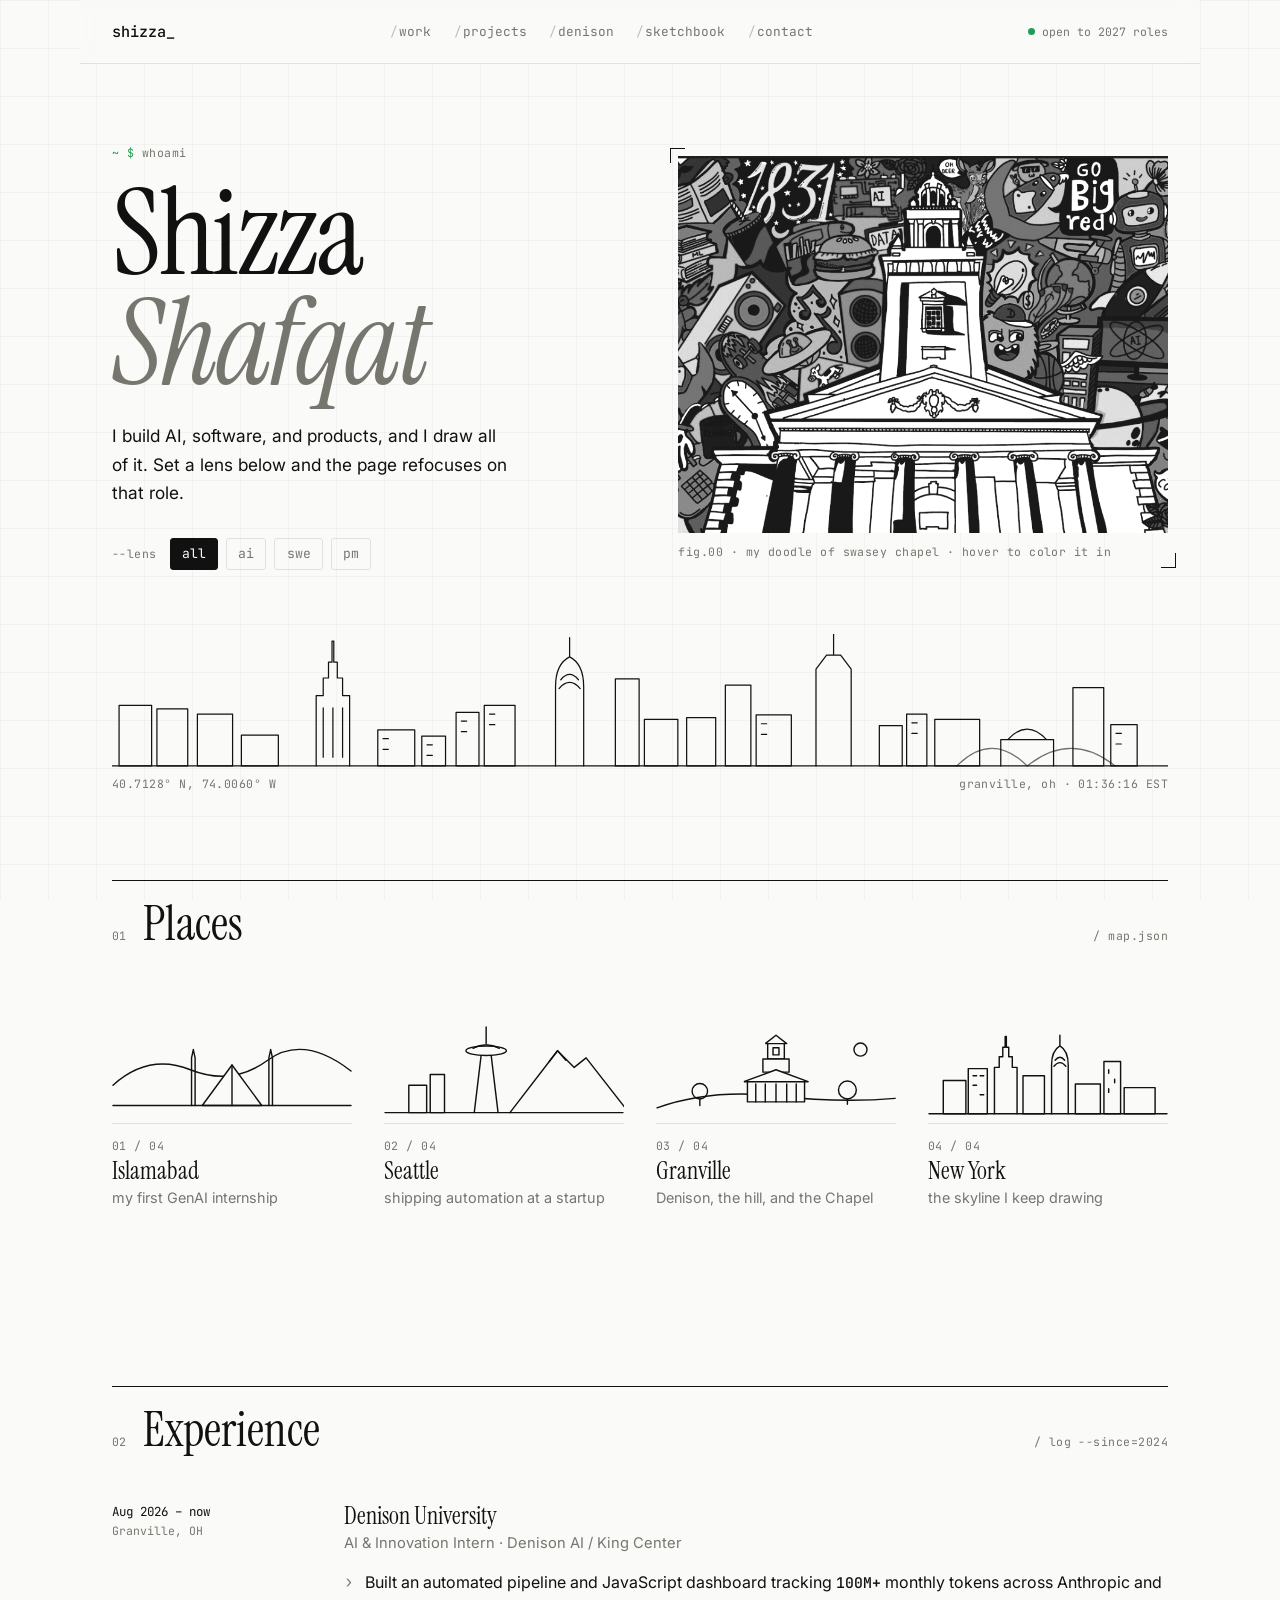
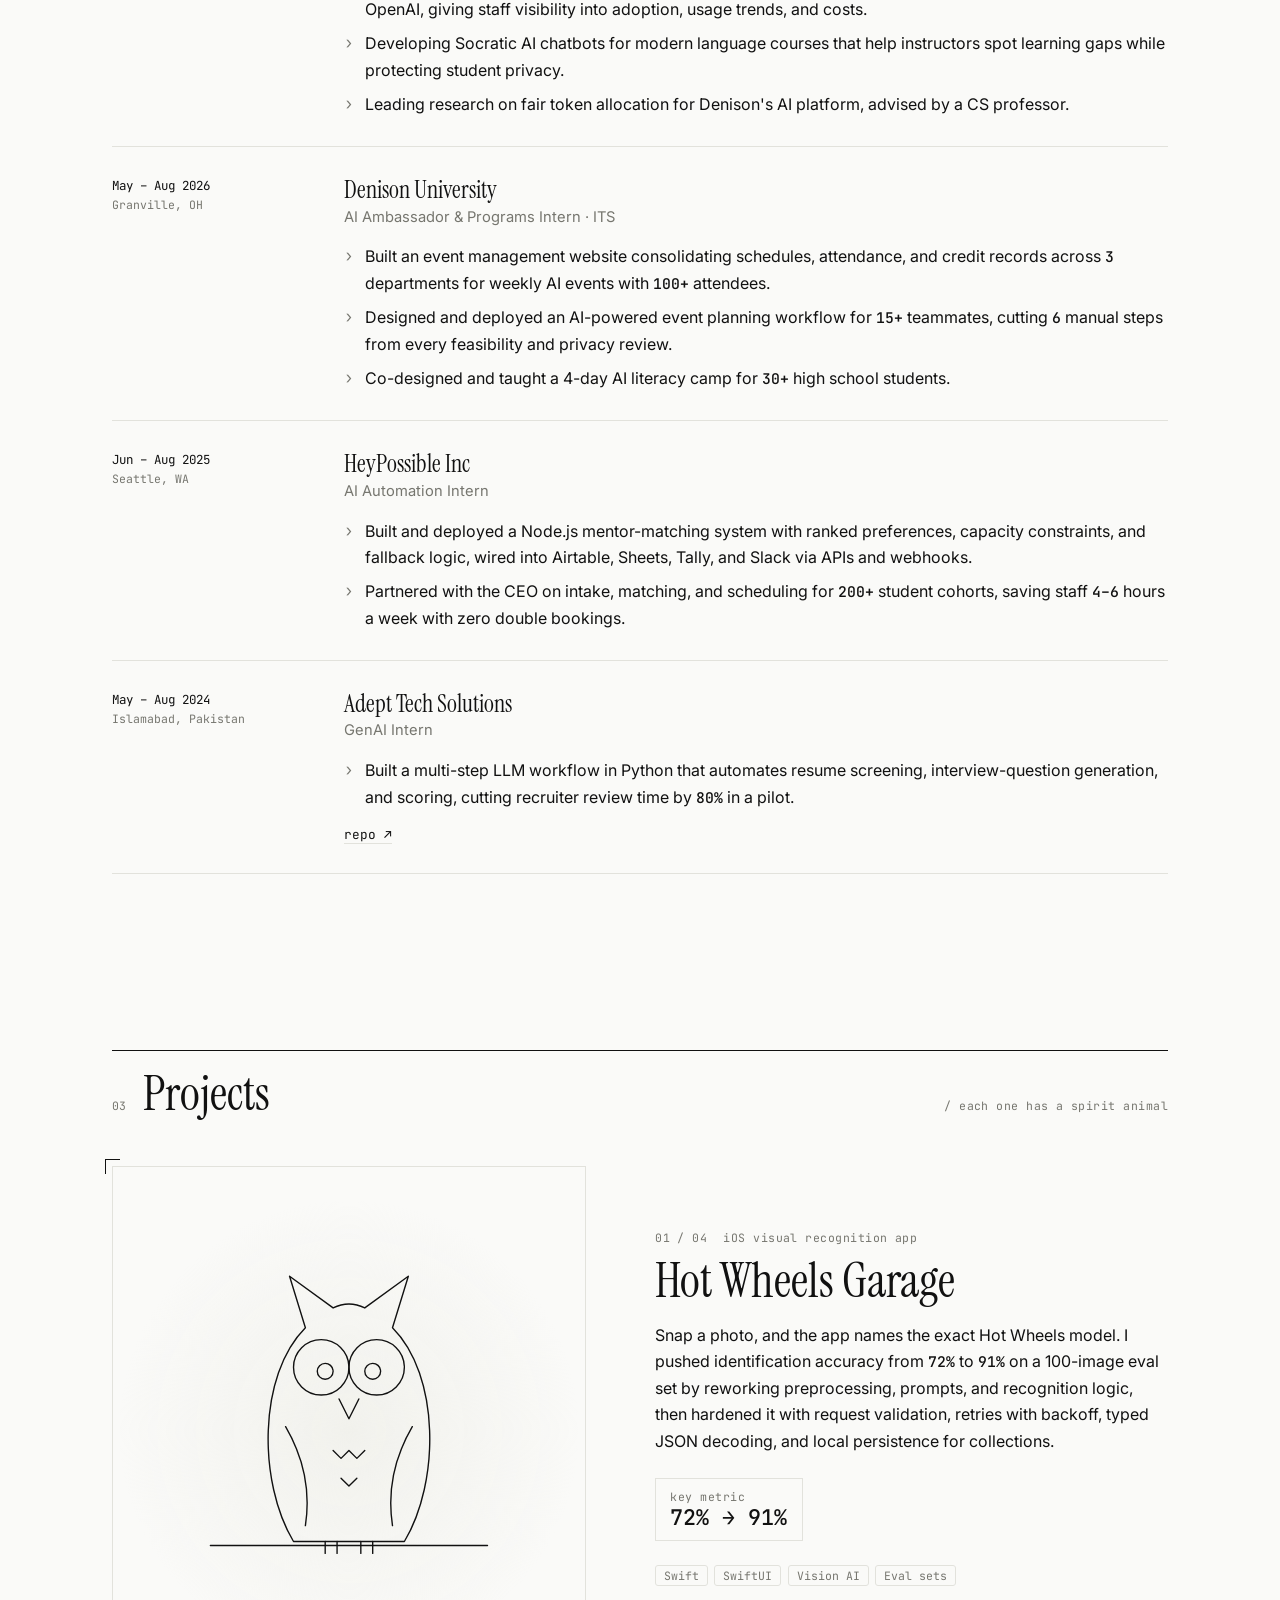
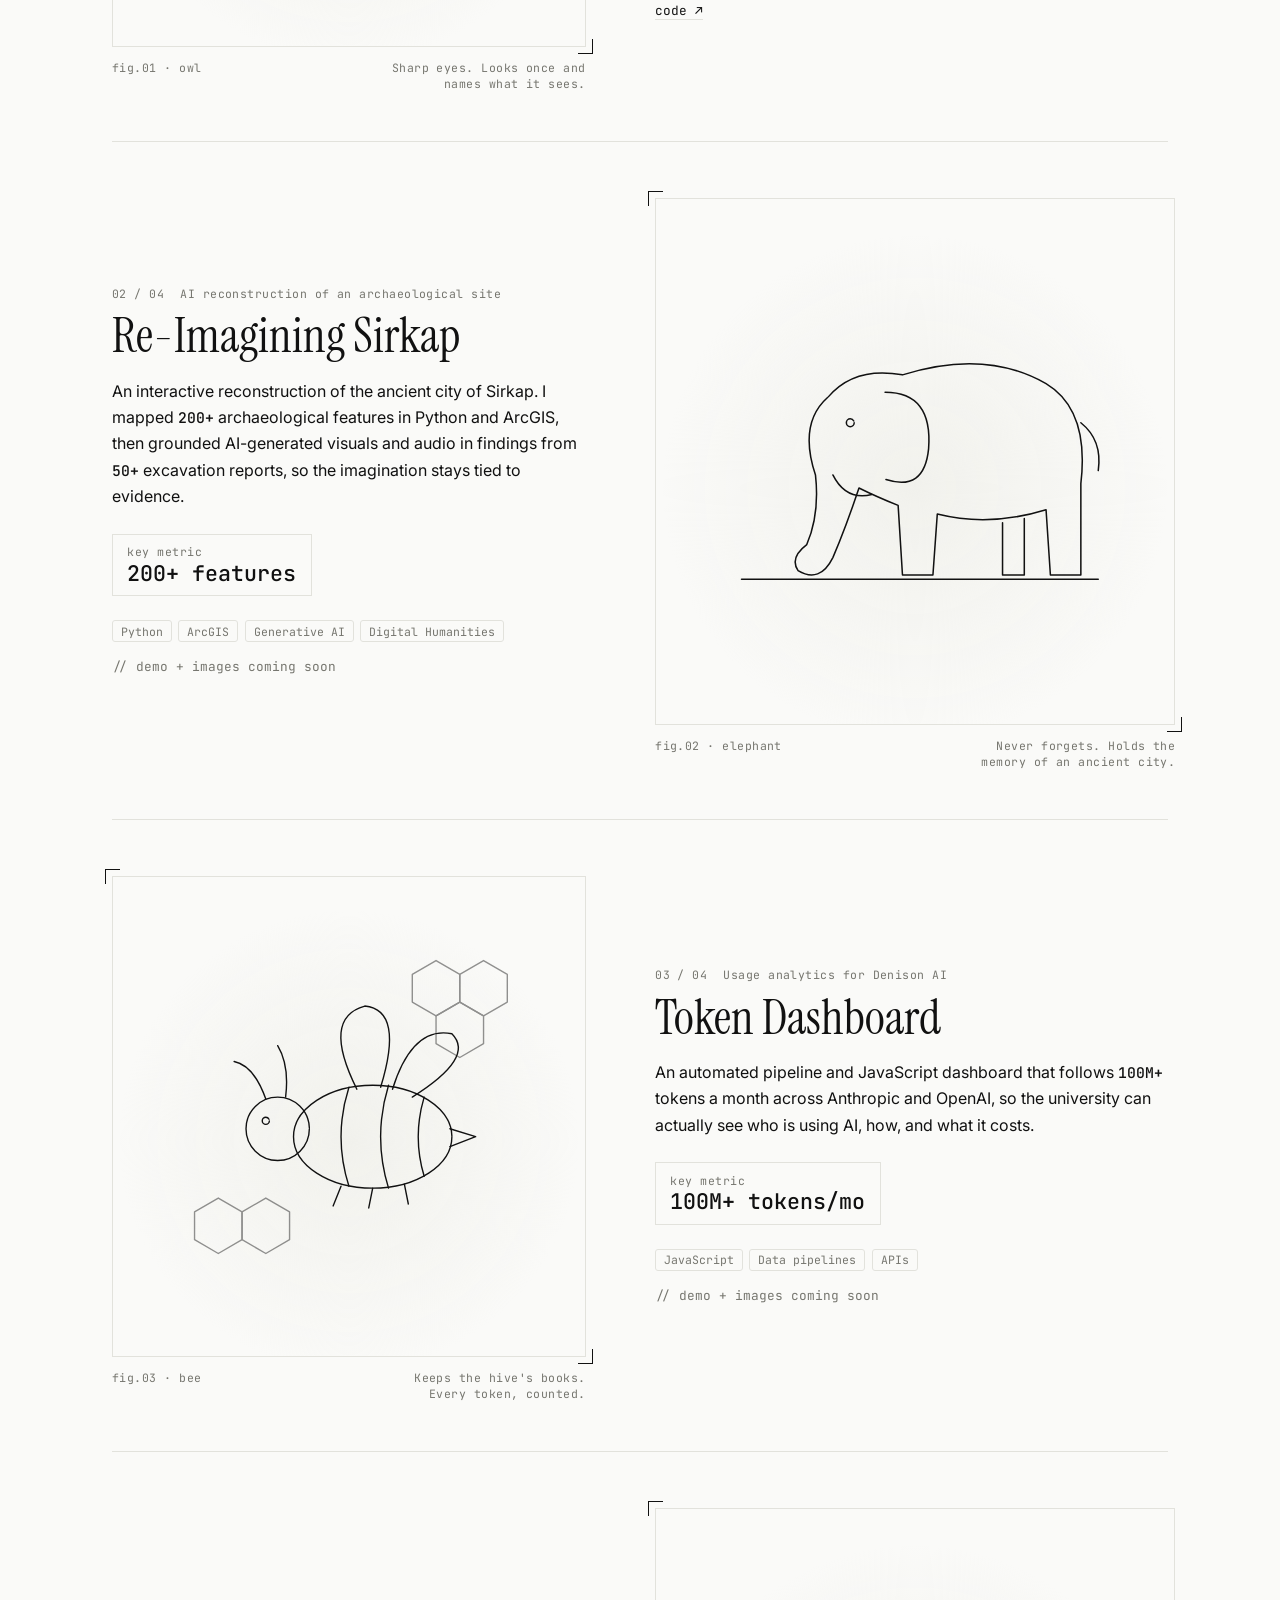
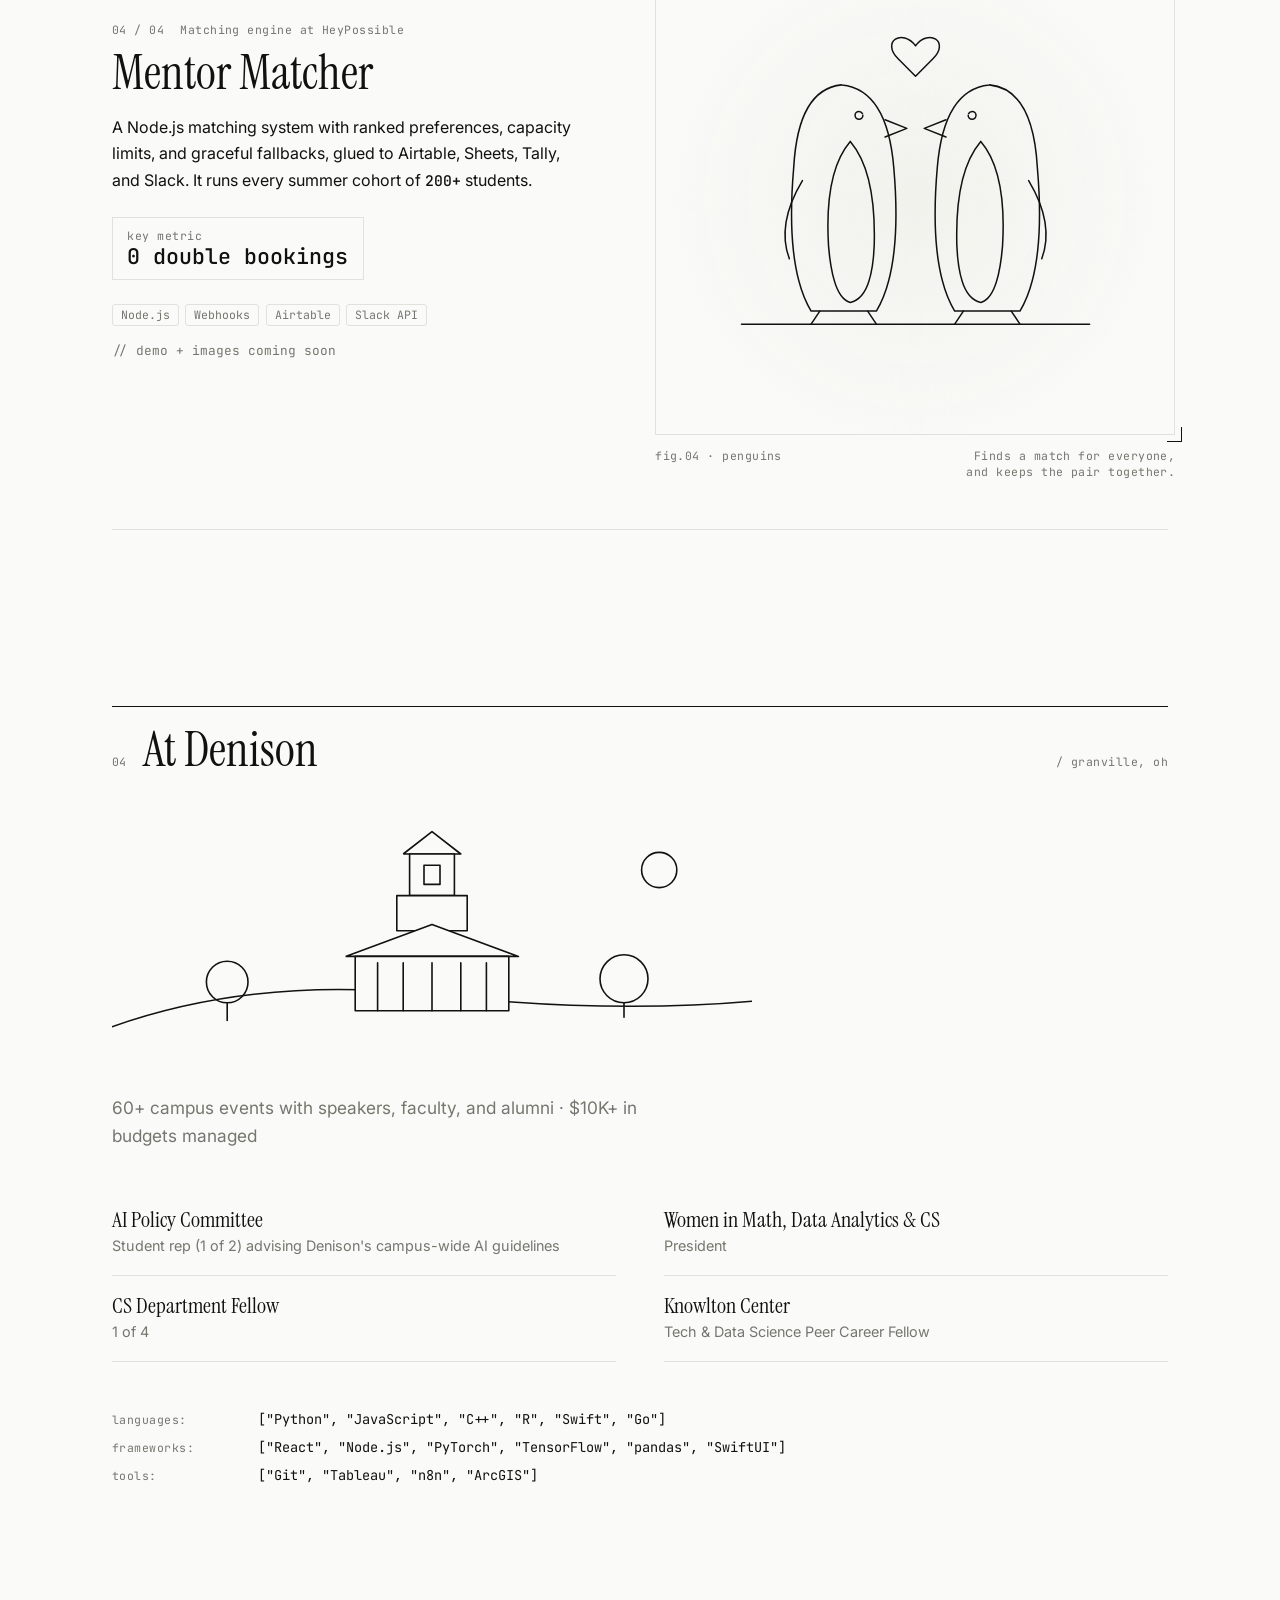
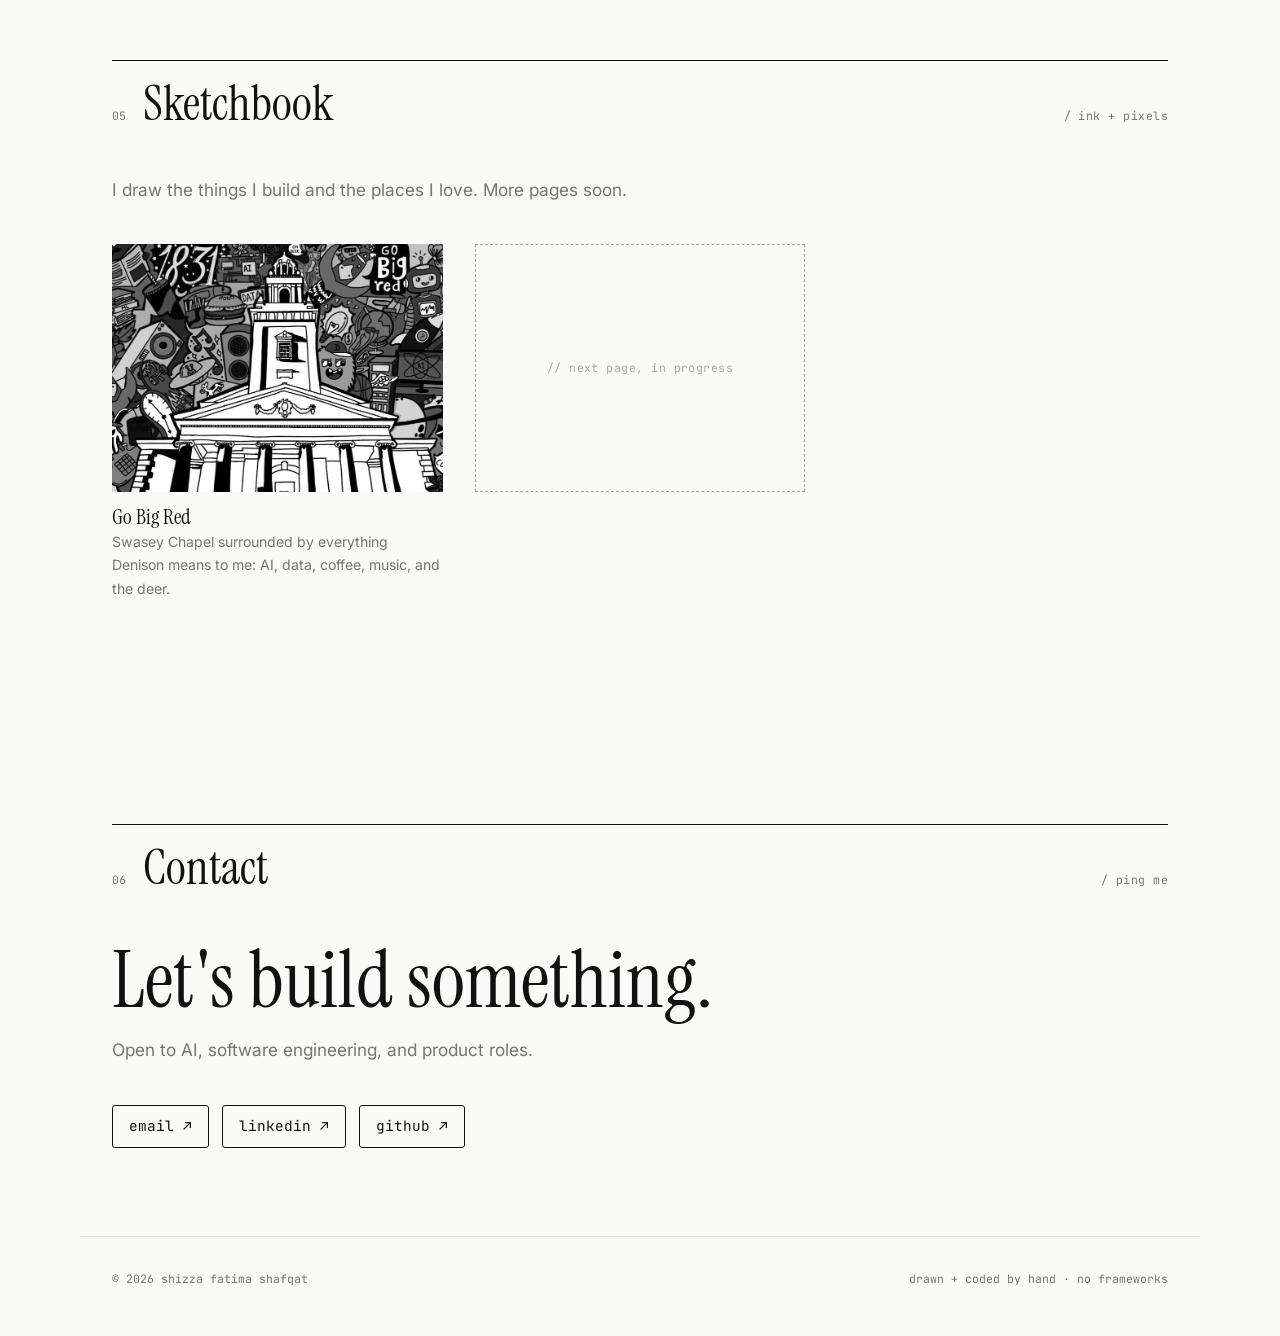
==== index.html @ 67343b1d "Go more tech-y and give each project an animal spotlight Monospace details, a faint grid, terminal-s" ====
<!doctype html>
<html lang="en">
<head>
  <meta charset="utf-8">
  <meta name="viewport" content="width=device-width, initial-scale=1">
  <title>Shizza Shafqat · AI, SWE, PM</title>
  <meta name="description" content="Shizza Fatima Shafqat: CS at Denison University. Building AI, software, and products, and drawing all of it.">
  <meta property="og:title" content="Shizza Shafqat · AI, SWE, PM">
  <meta property="og:description" content="CS at Denison. Building AI, software, and products, and drawing all of it.">
  <meta property="og:image" content="assets/doodles/denison-doodle.jpg">
  <link rel="preconnect" href="https://fonts.googleapis.com">
  <link rel="preconnect" href="https://fonts.gstatic.com" crossorigin>
  <link href="https://fonts.googleapis.com/css2?family=Instrument+Serif:ital@0;1&family=Inter:wght@400;500&family=JetBrains+Mono:wght@400;500&display=swap" rel="stylesheet">
  <link rel="stylesheet" href="assets/style.css">
</head>
<body data-lens="all">
  <div class="grid-bg" aria-hidden="true"></div>

  <nav class="nav">
    <a href="#top" class="logo mono">shizza<span class="caret">_</span></a>
    <ul class="mono">
      <li><a href="#work">work</a></li>
      <li><a href="#projects">projects</a></li>
      <li><a href="#denison">denison</a></li>
      <li><a href="#sketchbook">sketchbook</a></li>
      <li><a href="#contact">contact</a></li>
    </ul>
    <span class="status mono"><i></i>open to 2027 roles</span>
  </nav>

  <main id="top">
    <header class="hero">
      <div class="hero-text">
        <p class="label"><span class="prompt">~ $</span> whoami</p>
        <h1 class="name">Shizza<br><em>Shafqat</em></h1>
        <p class="intro" id="intro"></p>
        <div class="lens mono" role="radiogroup" aria-label="View as">
          <span class="label">--lens</span>
          <button role="radio" aria-checked="true" data-lens="all">all</button>
          <button role="radio" aria-checked="false" data-lens="ai">ai</button>
          <button role="radio" aria-checked="false" data-lens="swe">swe</button>
          <button role="radio" aria-checked="false" data-lens="pm">pm</button>
        </div>
      </div>
      <figure class="hero-art frame" id="heroArt">
        <img class="mono-img" src="assets/doodles/denison-doodle.jpg" alt="Shizza's doodle of Denison's Swasey Chapel surrounded by AI, data, coffee, and campus icons">
        <img class="color-img" src="assets/doodles/denison-doodle.jpg" alt="" aria-hidden="true">
        <figcaption class="label">fig.00 · my doodle of swasey chapel · hover to color it in</figcaption>
      </figure>
    </header>

    <div class="skyline draw" id="skyline" aria-hidden="true"></div>
    <p class="coords label" aria-hidden="true"><span>40.7128° N, 74.0060° W</span><span id="clock"></span></p>

    <section class="section" id="journey">
      <div class="section-head"><span class="label">01</span><h2>Places</h2><span class="label meta">/ map.json</span></div>
      <div class="places" id="places"></div>
    </section>

    <section class="section" id="work">
      <div class="section-head"><span class="label">02</span><h2>Experience</h2><span class="label meta">/ log --since=2024</span></div>
      <div class="jobs" id="timeline"></div>
    </section>

    <section class="section" id="projects">
      <div class="section-head"><span class="label">03</span><h2>Projects</h2><span class="label meta">/ each one has a spirit animal</span></div>
      <div class="spotlights" id="projectGrid"></div>
    </section>

    <section class="section" id="denison">
      <div class="section-head"><span class="label">04</span><h2>At Denison</h2><span class="label meta">/ granville, oh</span></div>
      <div class="scene-wide draw" id="denisonScene"></div>
      <p class="lede" id="leadSummary"></p>
      <div class="roles" id="roles"></div>
      <div class="skills" id="skills"></div>
    </section>

    <section class="section" id="sketchbook">
      <div class="section-head"><span class="label">05</span><h2>Sketchbook</h2><span class="label meta">/ ink + pixels</span></div>
      <p class="lede">I draw the things I build and the places I love. More pages soon.</p>
      <div class="gallery" id="gallery"></div>
      <div class="photos" id="photos"></div>
    </section>

    <section class="section contact" id="contact">
      <div class="section-head"><span class="label">06</span><h2>Contact</h2><span class="label meta">/ ping me</span></div>
      <h2 class="big">Let's build something.</h2>
      <p class="lede">Open to AI, software engineering, and product roles.</p>
      <div class="contact-links mono" id="contactLinks"></div>
    </section>
  </main>

  <footer class="footer mono">
    <span>© <span id="year"></span> shizza fatima shafqat</span>
    <span>drawn + coded by hand · no frameworks</span>
  </footer>

  <div class="lightbox" id="lightbox" hidden>
    <button class="lb-close mono" aria-label="Close">[esc] close</button>
    <img alt="">
    <p></p>
  </div>

  <script src="assets/content.js"></script>
  <script src="assets/main.js"></script>
</body>
</html>
---- assets/style.css ----
:root {
  --bg: #fafaf8;
  --ink: #111111;
  --muted: #76766f;
  --line: #e2e2dc;
  --grid: rgba(17, 17, 17, .035);
  --hover: #f1f1ec;
  --live: #1f9d55;
  --serif: "Instrument Serif", Georgia, serif;
  --sans: "Inter", system-ui, sans-serif;
  --mono: "JetBrains Mono", ui-monospace, monospace;
  --max: 1120px;
}
@media (prefers-color-scheme: dark) {
  :root {
    --bg: #0f0f0e;
    --ink: #ececE8;
    --muted: #8b8b85;
    --line: #262624;
    --grid: rgba(236, 236, 232, .035);
    --hover: #171716;
    --live: #3ccf7a;
  }
}

* { box-sizing: border-box; margin: 0; padding: 0; }
html { scroll-behavior: smooth; overflow-x: clip; }
body {
  background: var(--bg);
  color: var(--ink);
  font: 400 16px/1.65 var(--sans);
  overflow-x: clip;
  -webkit-font-smoothing: antialiased;
}
::selection { background: var(--ink); color: var(--bg); }
a { color: inherit; text-decoration: none; }
img { max-width: 100%; display: block; }
button { font: inherit; color: inherit; background: none; border: 0; cursor: pointer; }
.mono { font-family: var(--mono); }
.label { font: 400 .72rem/1.4 var(--mono); letter-spacing: .04em; color: var(--muted); }
.prompt { color: var(--live); }

.grid-bg {
  position: fixed; inset: 0; z-index: -1; pointer-events: none;
  background-image:
    linear-gradient(var(--grid) 1px, transparent 1px),
    linear-gradient(90deg, var(--grid) 1px, transparent 1px);
  background-size: 48px 48px;
}

/* corner tick marks, like a viewfinder */
.frame { position: relative; }
.frame::before, .frame::after {
  content: ""; position: absolute; width: 14px; height: 14px; pointer-events: none;
  border: 1px solid var(--ink);
}
.frame::before { top: -8px; left: -8px; border-right: 0; border-bottom: 0; }
.frame::after { bottom: -8px; right: -8px; border-left: 0; border-top: 0; }

/* nav */
.nav {
  position: sticky; top: 0; z-index: 20;
  display: flex; justify-content: space-between; align-items: center; gap: 1rem;
  max-width: var(--max); margin: 0 auto;
  padding: 1.2rem clamp(1rem, 4vw, 2rem);
  background: color-mix(in srgb, var(--bg) 85%, transparent);
  backdrop-filter: blur(8px);
  border-bottom: 1px solid var(--line);
}
.logo { font-size: .95rem; font-weight: 500; }
.caret { animation: blink 1.1s steps(1) infinite; }
.nav ul { display: flex; gap: 1.4rem; list-style: none; font-size: .8rem; color: var(--muted); }
.nav ul a::before { content: "/"; opacity: .45; margin-right: 1px; }
.nav a:hover { color: var(--ink); }
.status { font-size: .72rem; color: var(--muted); display: flex; align-items: center; gap: .45rem; }
.status i { width: 7px; height: 7px; border-radius: 50%; background: var(--live); box-shadow: 0 0 0 0 var(--live); animation: pulse 2s infinite; }

/* hero */
.hero {
  max-width: var(--max); margin: 0 auto;
  display: grid; grid-template-columns: 1fr 1fr; gap: clamp(2rem, 6vw, 5rem); align-items: center;
  padding: clamp(3rem, 9vh, 6rem) clamp(1rem, 4vw, 2rem) 2rem;
}
.name {
  font: 400 clamp(4rem, 10vw, 7.5rem)/.92 var(--serif);
  letter-spacing: -.02em;
  margin: 1rem 0 1.5rem;
}
.name em { color: var(--muted); }
.intro { font-size: 1.08rem; max-width: 36ch; min-height: 5em; transition: opacity .25s; }
.lens { display: flex; flex-wrap: wrap; gap: .5rem; align-items: center; margin-top: 1.8rem; font-size: .82rem; }
.lens .label { margin-right: .3rem; }
.lens button {
  font-family: var(--mono); color: var(--muted);
  border: 1px solid var(--line); padding: .28rem .7rem; border-radius: 3px;
  transition: color .2s, border-color .2s, background .2s;
}
.lens button:hover { color: var(--ink); border-color: var(--ink); }
.lens button[aria-checked="true"] { color: var(--bg); background: var(--ink); border-color: var(--ink); }

.hero-art { --x: 50%; --y: 50%; --r: 0px; cursor: crosshair; }
.hero-art img { width: 100%; height: auto; }
.mono-img { filter: grayscale(1) contrast(1.1); opacity: .9; }
.color-img {
  position: absolute; top: 0; left: 0;
  -webkit-mask-image: radial-gradient(circle var(--r) at var(--x) var(--y), #000 98%, transparent 100%);
  mask-image: radial-gradient(circle var(--r) at var(--x) var(--y), #000 98%, transparent 100%);
}
.hero-art figcaption { margin-top: .7rem; }

/* skyline across the page */
.skyline { max-width: var(--max); margin: 2rem auto 0; padding: 0 clamp(1rem, 4vw, 2rem); aspect-ratio: auto; }
.skyline svg { width: 100%; height: auto; display: block; }
.coords {
  max-width: var(--max); margin: .5rem auto 0; padding: 0 clamp(1rem, 4vw, 2rem);
  display: flex; justify-content: space-between;
}

/* sections */
.section { max-width: var(--max); margin: 0 auto; padding: 5.5rem clamp(1rem, 4vw, 2rem); }
.section-head { display: flex; align-items: baseline; gap: 1rem; border-top: 1px solid var(--ink); padding-top: 1.2rem; margin-bottom: 3rem; }
.section-head h2 { font: 400 clamp(2rem, 4.5vw, 3rem)/1 var(--serif); }
.section-head .meta { margin-left: auto; }
.lede { font-size: 1.08rem; max-width: 52ch; color: var(--muted); margin-bottom: 2.5rem; }
.big { font: 400 clamp(2.6rem, 7vw, 5rem)/1 var(--serif); margin-bottom: 1rem; }

/* line drawings */
.f { fill: var(--bg); }
/* stroke widths tuned per size so every drawing reads as ~1.5px ink */
.animal svg .ln { stroke-width: .7; }
.place svg .ln { stroke-width: 2.4; }
.scene-wide svg .ln { stroke-width: 1; }
.skyline svg .ln { stroke-width: 1.4; }
.scene svg, .scene-wide svg, .animal svg { width: 100%; height: 100%; }
.scene-wide { max-width: 640px; aspect-ratio: 400 / 140; margin-bottom: 2.5rem; }

/* draw-on: every stroke uses pathLength=1, so 1 = fully hidden */
.draw svg .ln { stroke-dasharray: 1; stroke-dashoffset: 1; transition: stroke-dashoffset 2.2s cubic-bezier(.6, .1, .2, 1); }
.draw.in svg .ln, .in .draw svg .ln { stroke-dashoffset: 0; }

/* places */
.places { display: grid; grid-template-columns: repeat(4, minmax(0, 1fr)); gap: 2rem; }
.place .scene { aspect-ratio: 400 / 200; margin-bottom: .9rem; border-bottom: 1px solid var(--line); }
.place .label { display: block; margin-bottom: .2rem; }
.place h3 { font: 400 1.5rem/1.2 var(--serif); }
.place p { font-size: .9rem; color: var(--muted); }

/* experience */
.job {
  display: grid; grid-template-columns: 200px 1fr; gap: 2rem;
  padding: 1.8rem 0; border-bottom: 1px solid var(--line);
}
.job:first-child { padding-top: 0; }
.job .when { font: .78rem/1.6 var(--mono); }
.job .where { font: .72rem/1.6 var(--mono); color: var(--muted); }
.job .org { font: 400 1.5rem/1.2 var(--serif); }
.job .jobrole { font-size: .92rem; color: var(--muted); margin-bottom: .9rem; }
.job ul { list-style: none; display: grid; gap: .5rem; }
.job li { position: relative; padding-left: 1.3rem; transition: opacity .3s; }
.job li::before { content: "›"; position: absolute; left: 0; font-family: var(--mono); color: var(--muted); }
.links { display: flex; gap: 1.2rem; margin-top: 1rem; font: .8rem var(--mono); }
.links a { border-bottom: 1px solid var(--line); }
.links a:hover { border-color: var(--ink); }
.num { font-family: var(--mono); font-size: .92em; font-weight: 500; }

/* project spotlights */
.spotlight {
  display: grid; grid-template-columns: minmax(0, 1fr) minmax(0, 1.1fr); gap: clamp(2rem, 6vw, 5rem); align-items: center;
  padding: 3.5rem 0; border-bottom: 1px solid var(--line);
}
.spotlight:first-child { padding-top: 0; }
.spotlight:nth-child(even) .animal-wrap { order: 2; }
.animal-wrap { display: grid; gap: .8rem; }
.animal {
  aspect-ratio: 1; padding: 8%;
  border: 1px solid var(--line);
  background:
    radial-gradient(circle at 50% 55%, var(--hover), transparent 65%);
  transition: background .4s;
}
.spotlight:hover .animal { background: radial-gradient(circle at 50% 55%, var(--line), transparent 70%); }
.animal svg { transition: transform .6s cubic-bezier(.2, .8, .2, 1); }
.spotlight:hover .animal svg { transform: translateY(-4px) scale(1.02); }
.animal-cap { display: flex; justify-content: space-between; gap: 1rem; }
.animal-cap .note { text-align: right; max-width: 30ch; }
.sp-body .idx { display: flex; gap: 1rem; margin-bottom: .6rem; }
.sp-body h3 { font: 400 clamp(2.2rem, 4vw, 3rem)/1.05 var(--serif); margin-bottom: 1rem; }
.sp-body p { margin-bottom: 1.5rem; max-width: 52ch; }
.metric {
  display: inline-flex; flex-direction: column; gap: .1rem;
  border: 1px solid var(--line); padding: .6rem .9rem; margin-bottom: 1.5rem;
}
.metric b { font: 500 1.35rem/1.1 var(--mono); }
.stack { display: flex; flex-wrap: wrap; gap: .4rem; font: .72rem var(--mono); color: var(--muted); }
.stack span { border: 1px solid var(--line); padding: .15rem .5rem; border-radius: 3px; }
.sp-body .shot { margin-bottom: 1.5rem; filter: grayscale(1); transition: filter .4s; }
.spotlight:hover .shot { filter: none; }
.soon { color: var(--muted); }

/* denison */
.roles { display: grid; grid-template-columns: repeat(2, minmax(0, 1fr)); gap: 0 3rem; margin-bottom: 3rem; }
.role { padding: 1.1rem 0; border-bottom: 1px solid var(--line); }
.role h3 { font: 400 1.35rem/1.2 var(--serif); }
.role p { font-size: .9rem; color: var(--muted); }
.skills { display: grid; gap: .6rem; }
.skills .row { display: grid; grid-template-columns: 130px 1fr; gap: 1rem; align-items: baseline; }
.skills .items { font: .85rem var(--mono); }

/* sketchbook */
.gallery { display: grid; grid-template-columns: repeat(auto-fill, minmax(280px, 1fr)); gap: 2rem; }
.doodle { text-align: left; cursor: zoom-in; }
.doodle img { aspect-ratio: 4 / 3; object-fit: cover; width: 100%; filter: grayscale(1); transition: filter .5s; }
.doodle:hover img { filter: none; }
.doodle h3 { font: 400 1.3rem/1.2 var(--serif); margin-top: .8rem; }
.doodle p { font-size: .88rem; color: var(--muted); }
.doodle.blank { cursor: default; }
.doodle.blank .ph { aspect-ratio: 4 / 3; border: 1px dashed var(--muted); opacity: .6; display: grid; place-items: center; }
.photos { display: grid; grid-template-columns: repeat(auto-fill, minmax(220px, 1fr)); gap: 1.5rem; margin-top: 3rem; }
.photos img { filter: grayscale(1); transition: filter .5s; }
.photos figure:hover img { filter: none; }
.photos figcaption { margin-top: .5rem; }

.lightbox { position: fixed; inset: 0; z-index: 60; background: color-mix(in srgb, var(--bg) 96%, transparent); display: grid; place-items: center; align-content: center; gap: 1rem; padding: 2rem; }
.lightbox[hidden] { display: none; }
.lightbox img { max-height: 80vh; }
.lightbox p { color: var(--muted); max-width: 60ch; text-align: center; }
.lb-close { position: absolute; top: 1.2rem; right: 1.5rem; font-size: .8rem; color: var(--muted); }
.lb-close:hover { color: var(--ink); }

/* contact */
.contact-links { display: flex; flex-wrap: wrap; gap: .8rem; font-size: .9rem; }
.contact-links a { border: 1px solid var(--ink); padding: .55rem 1rem; border-radius: 3px; transition: background .2s, color .2s; }
.contact-links a:hover { background: var(--ink); color: var(--bg); }

.footer {
  max-width: var(--max); margin: 0 auto;
  display: flex; justify-content: space-between; flex-wrap: wrap; gap: 1rem;
  padding: 2rem clamp(1rem, 4vw, 2rem) 3rem;
  border-top: 1px solid var(--line);
  font-size: .72rem; color: var(--muted);
}

/* reveal on scroll */
.reveal { opacity: 0; translate: 0 16px; transition: opacity .9s ease, translate .9s ease; }
.reveal.in { opacity: 1; translate: 0 0; }

/* lens: fade what doesn't match the chosen role */
body:not([data-lens="all"]) [data-lens-tags]:not(.match),
body:not([data-lens="all"]) .reveal.in[data-lens-tags]:not(.match) { opacity: .2; }

@keyframes blink { 50% { opacity: 0; } }
@keyframes pulse {
  0% { box-shadow: 0 0 0 0 color-mix(in srgb, var(--live) 60%, transparent); }
  70% { box-shadow: 0 0 0 7px transparent; }
  100% { box-shadow: 0 0 0 0 transparent; }
}

@media (max-width: 900px) {
  .hero { grid-template-columns: 1fr; }
  .places { grid-template-columns: repeat(2, minmax(0, 1fr)); }
  .roles { grid-template-columns: 1fr; }
  .spotlight { grid-template-columns: 1fr; gap: 1.5rem; }
  .spotlight:nth-child(even) .animal-wrap { order: 0; }
  .animal { max-width: 360px; }
  .nav ul { display: none; }
}
@media (max-width: 560px) {
  .job { grid-template-columns: 1fr; gap: .6rem; }
  .places { grid-template-columns: 1fr; }
  .skills .row { grid-template-columns: 1fr; gap: .1rem; }
  .section-head .meta { display: none; }
  .coords span:last-child { display: none; }
}
@media (prefers-reduced-motion: reduce) {
  *, *::before, *::after { transition: none !important; animation: none !important; }
  .reveal { opacity: 1; translate: none; }
  .draw svg .ln { stroke-dashoffset: 0; }
}
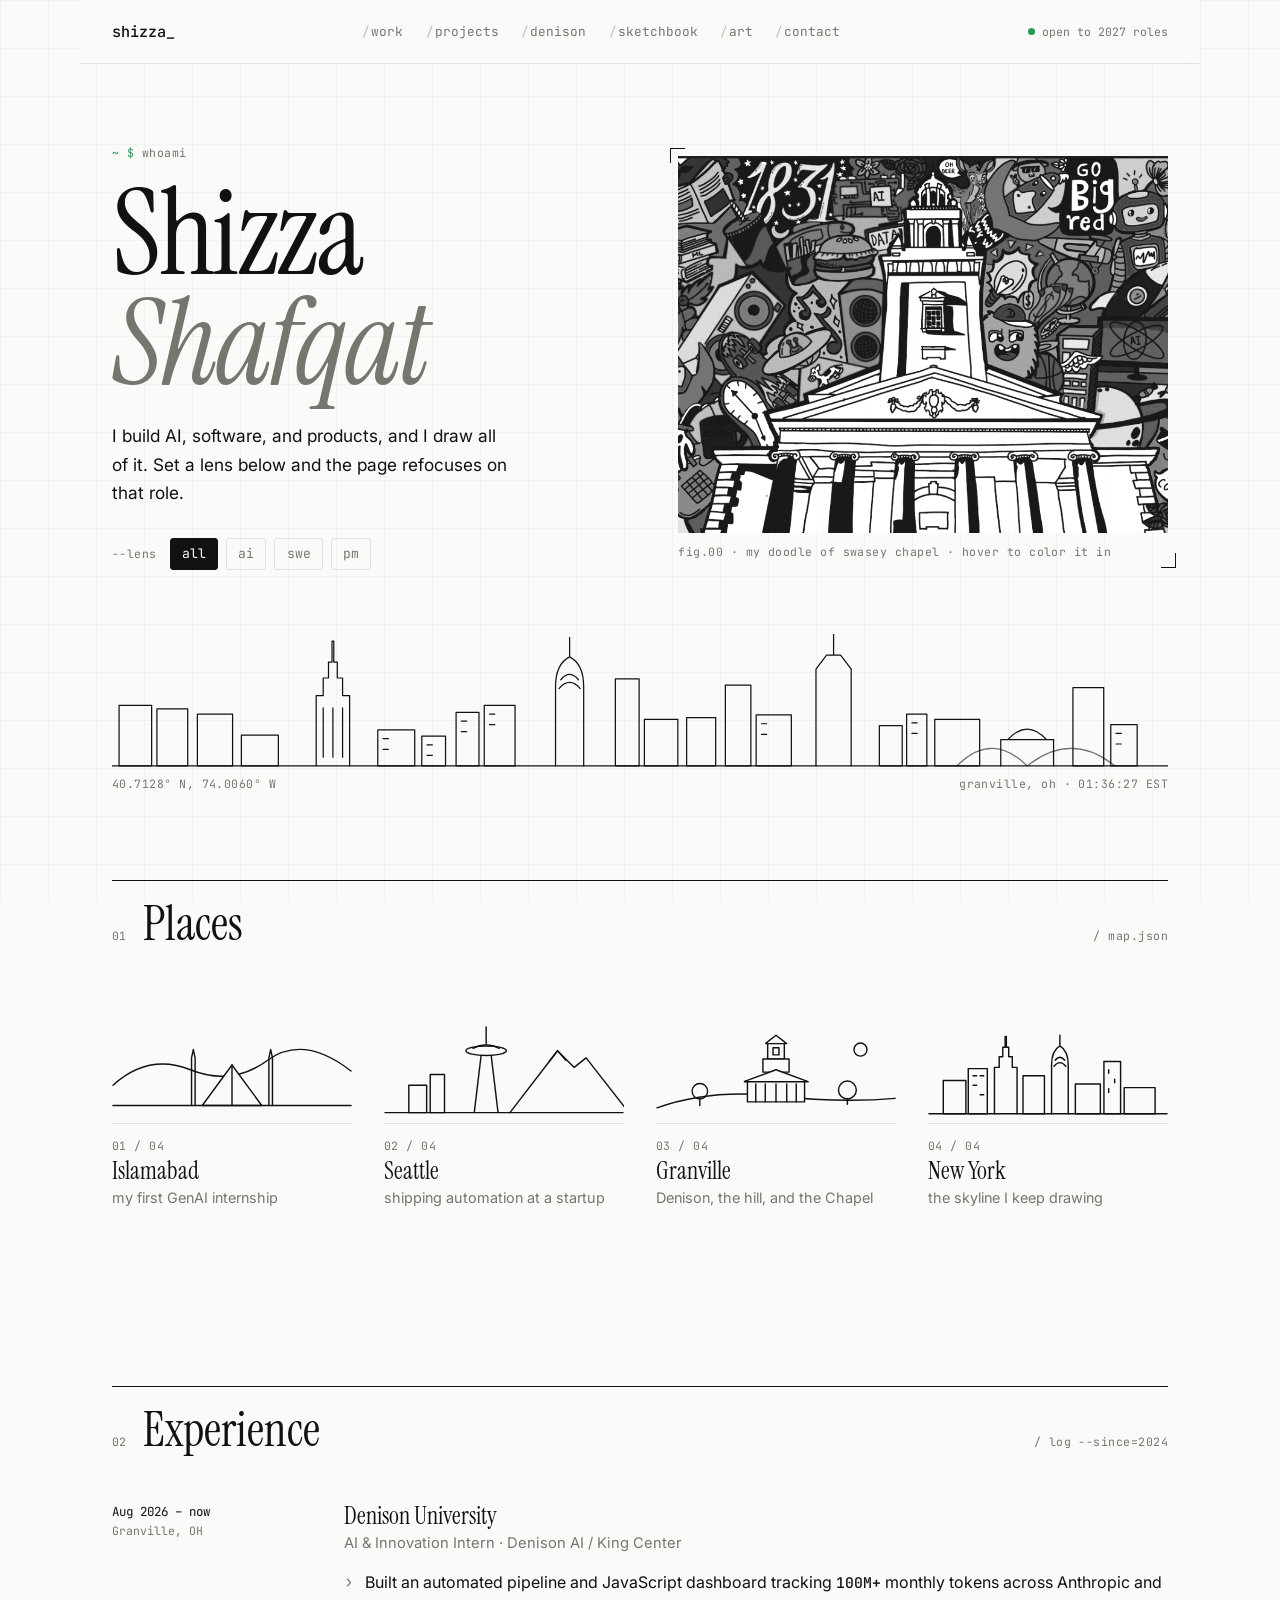
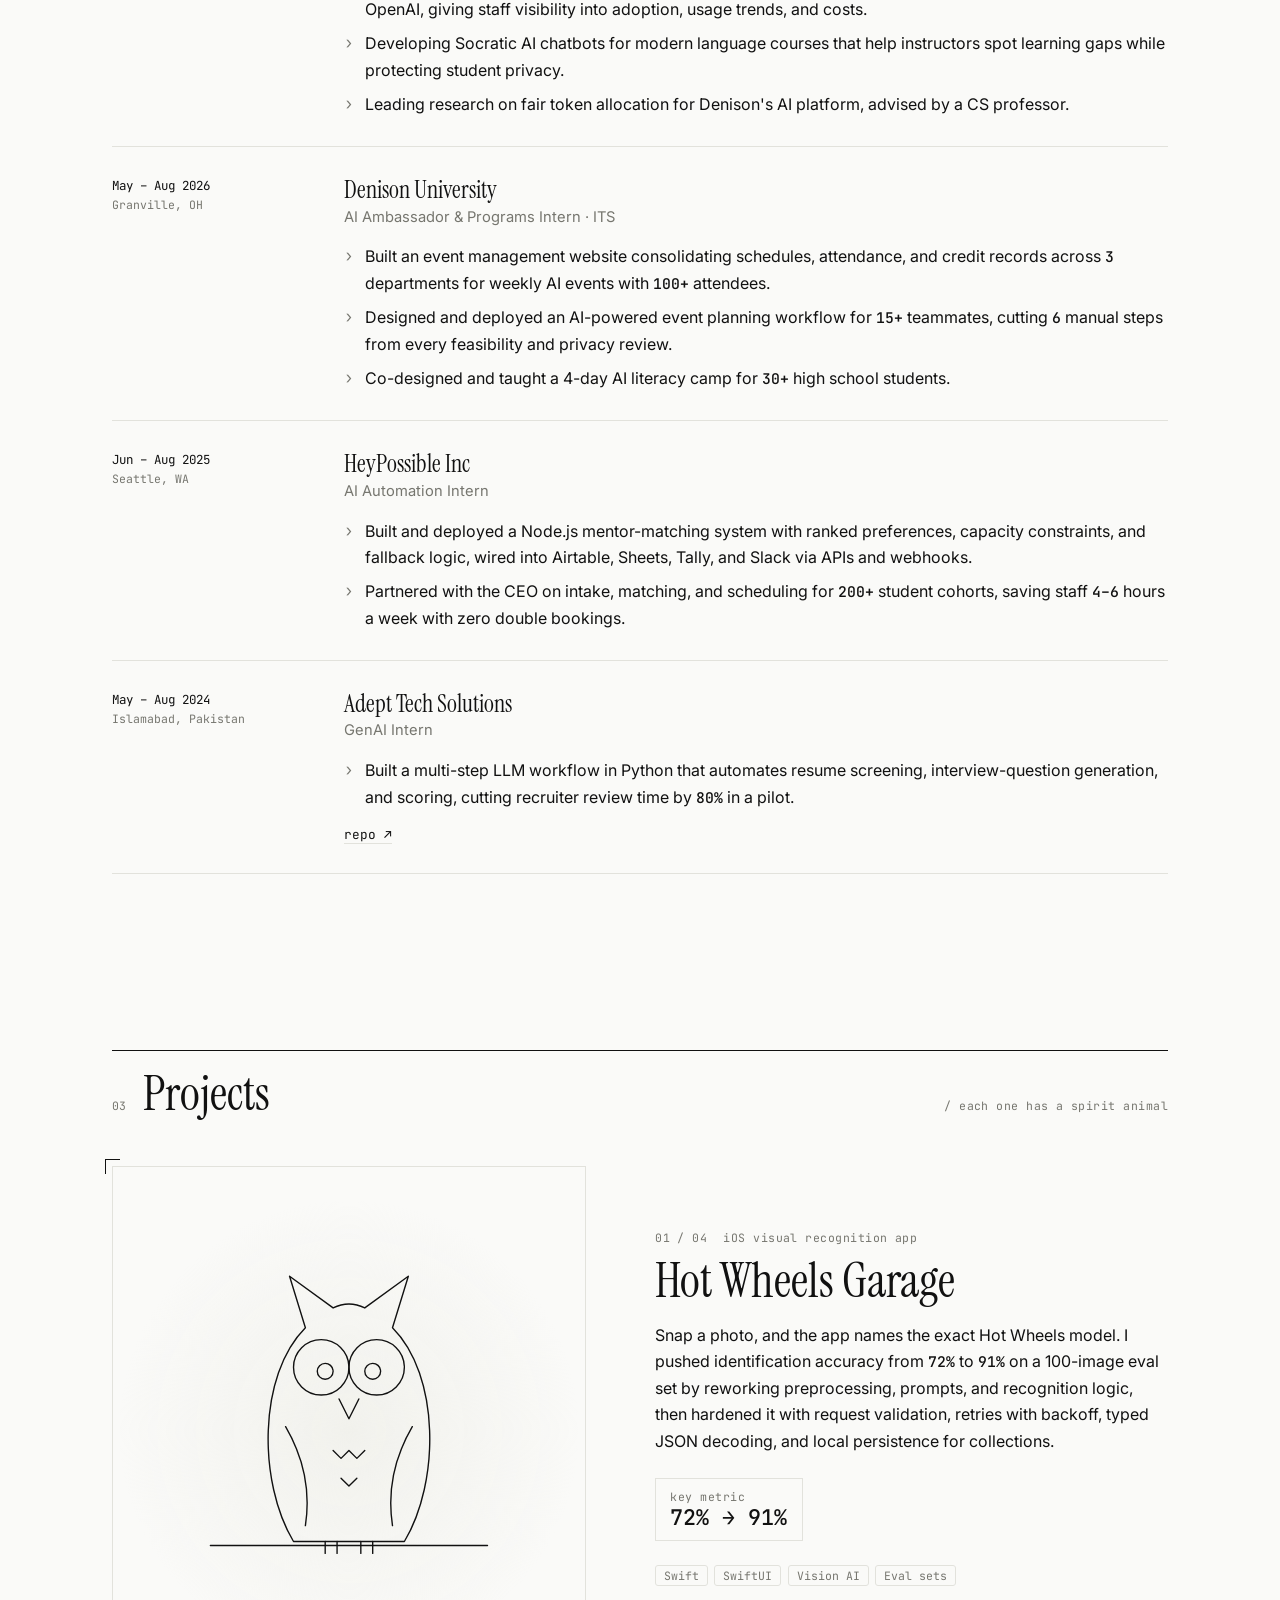
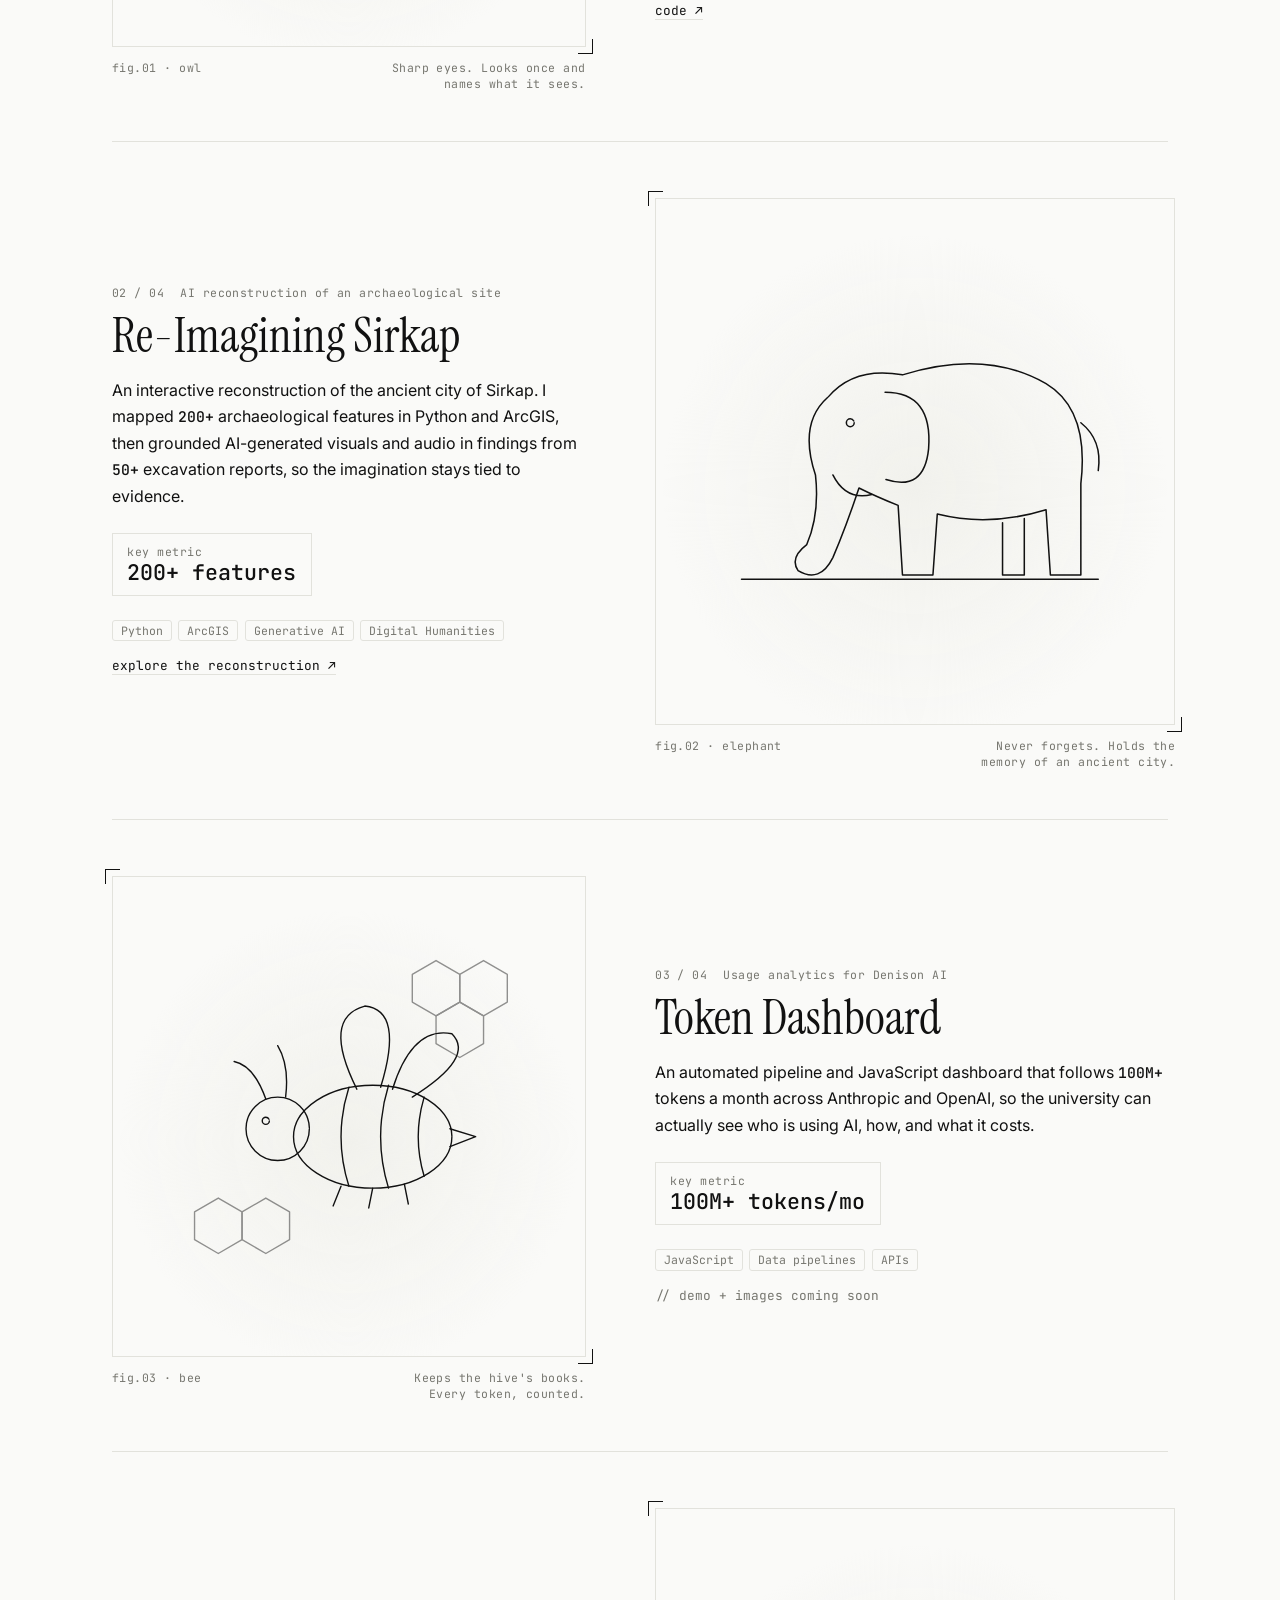
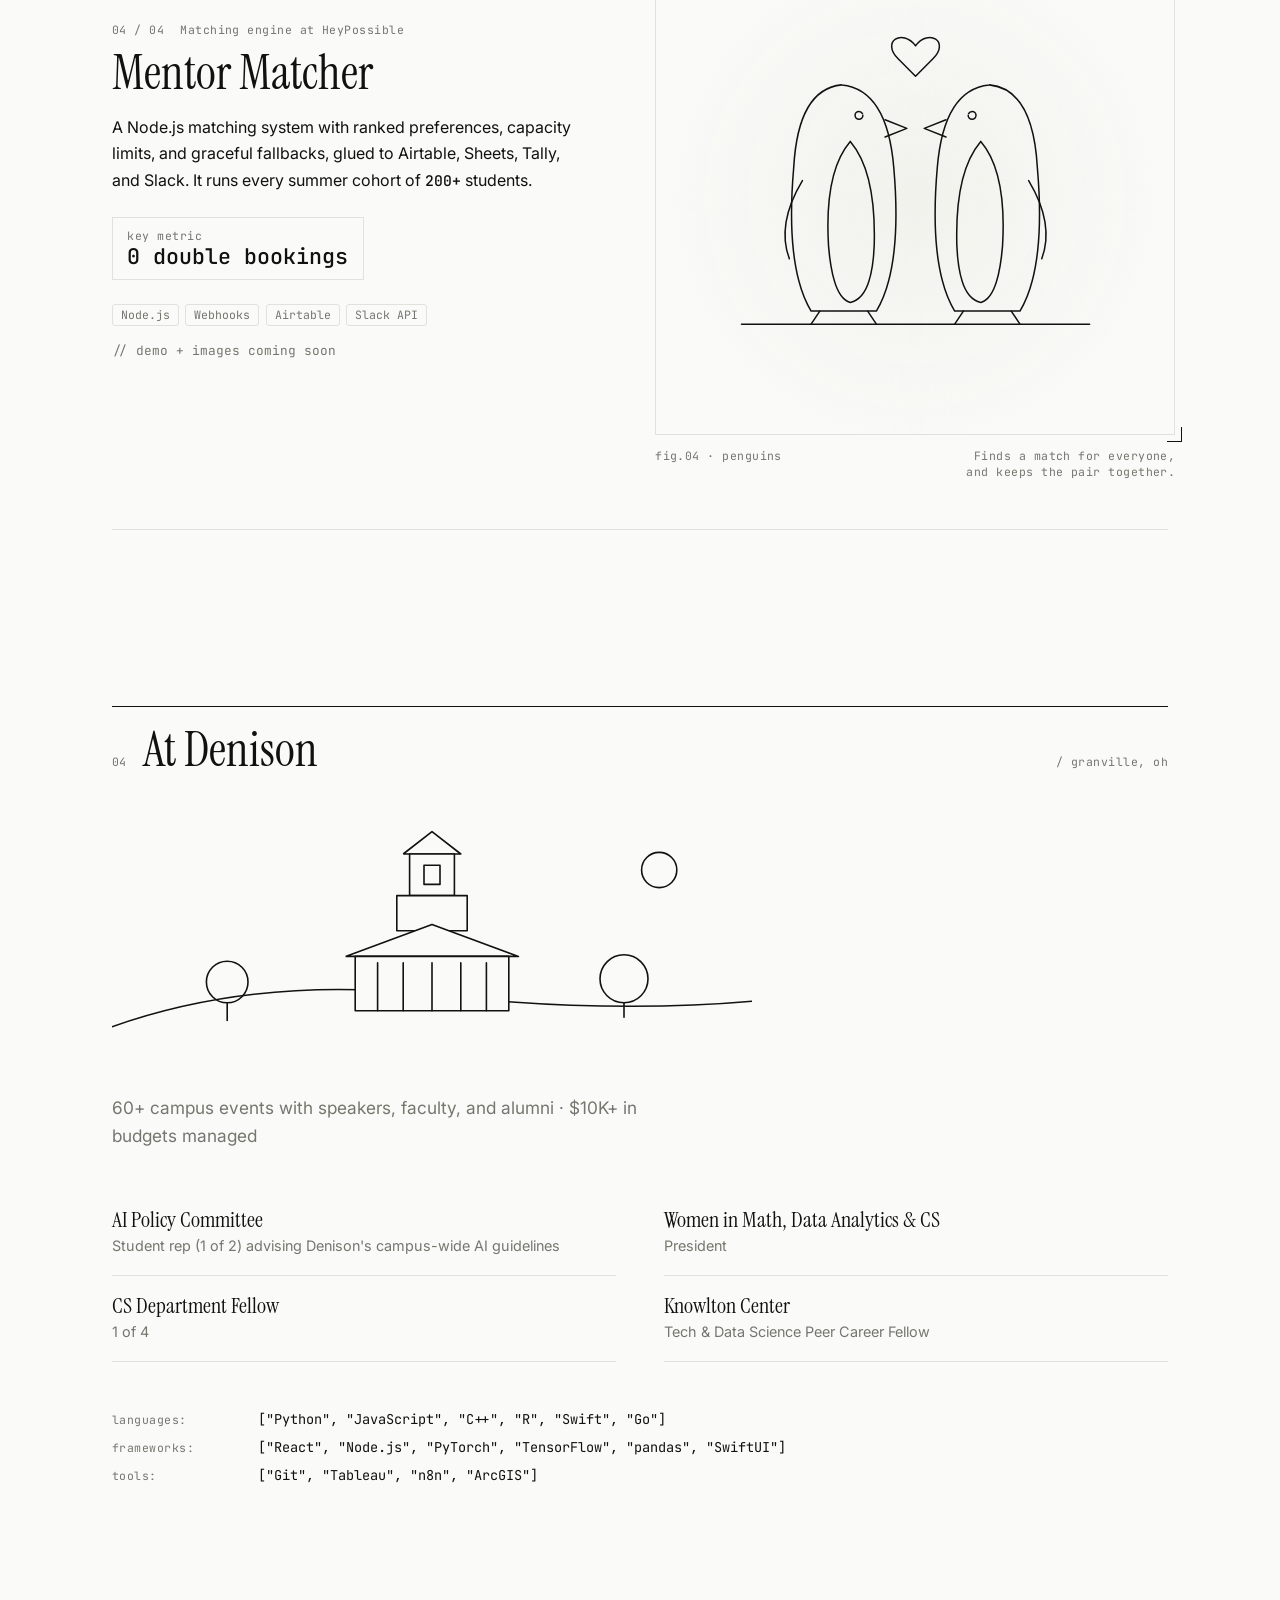
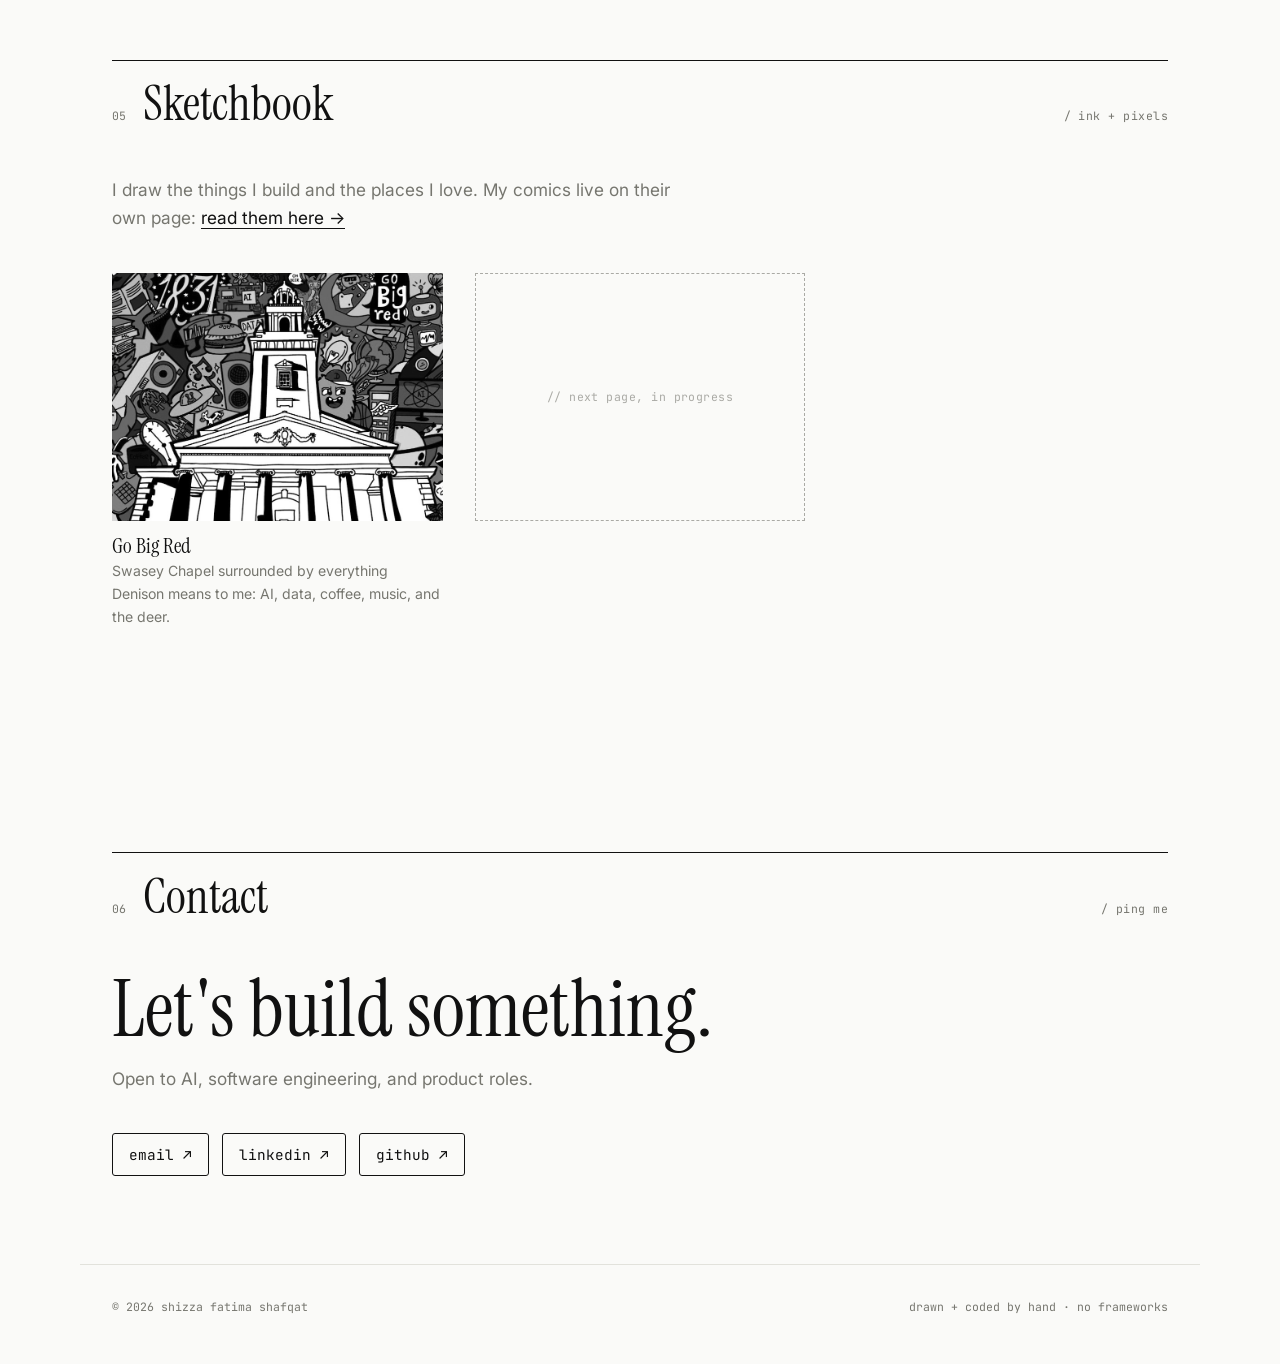
==== commit 94a7fe6d: "Add an art page for comics and drawings art.html groups the comics into series with a page-by-page r" ====
--- a/index.html
+++ b/index.html
@@ -23,6 +23,7 @@
       <li><a href="#projects">projects</a></li>
       <li><a href="#denison">denison</a></li>
       <li><a href="#sketchbook">sketchbook</a></li>
+      <li><a href="art.html">art</a></li>
       <li><a href="#contact">contact</a></li>
     </ul>
     <span class="status mono"><i></i>open to 2027 roles</span>
@@ -77,7 +78,7 @@
 
     <section class="section" id="sketchbook">
       <div class="section-head"><span class="label">05</span><h2>Sketchbook</h2><span class="label meta">/ ink + pixels</span></div>
-      <p class="lede">I draw the things I build and the places I love. More pages soon.</p>
+      <p class="lede">I draw the things I build and the places I love. My comics live on their own page: <a class="inline-link" href="art.html">read them here →</a></p>
       <div class="gallery" id="gallery"></div>
       <div class="photos" id="photos"></div>
     </section>
--- a/assets/style.css
+++ b/assets/style.css
@@ -276,3 +276,48 @@
   .reveal { opacity: 1; translate: none; }
   .draw svg .ln { stroke-dashoffset: 0; }
 }
+
+/* ── art page ─────────────────────────────────── */
+.nav a[aria-current="page"] { color: var(--ink); }
+.art-hero { padding-bottom: 2rem; }
+.art-hero .name { margin-bottom: 1.2rem; }
+.art-index { display: flex; flex-wrap: wrap; gap: .4rem 1.6rem; font-size: .82rem; margin-top: 1rem; }
+.art-index a { color: var(--ink); border-bottom: 1px solid var(--line); padding-bottom: 2px; }
+.art-index a:hover { border-color: var(--ink); }
+.art-index span { color: var(--muted); }
+.series { padding-top: 3rem; padding-bottom: 3rem; }
+.pages {
+  display: grid; grid-auto-flow: column; grid-auto-columns: minmax(200px, 260px); gap: 1.2rem;
+  overflow-x: auto; padding: .4rem .2rem 1.2rem; scroll-snap-type: x mandatory;
+  scrollbar-width: thin; scrollbar-color: var(--line) transparent;
+}
+.page { scroll-snap-align: start; text-align: left; cursor: zoom-in; display: grid; gap: .5rem; }
+.page img {
+  width: 100%; aspect-ratio: 3 / 4; object-fit: cover;
+  border: 1px solid var(--line); background: var(--hover);
+  transition: transform .35s cubic-bezier(.2, .8, .2, 1), border-color .2s;
+}
+.page:hover img { transform: translateY(-4px); border-color: var(--ink); }
+
+.reader {
+  position: fixed; inset: 0; z-index: 70;
+  background: var(--bg);
+  display: grid; grid-template-columns: 64px 1fr 64px; grid-template-rows: auto 1fr; align-items: center;
+}
+.reader[hidden] { display: none; }
+.reader-top {
+  grid-column: 1 / -1; display: flex; gap: 1.5rem; align-items: center;
+  padding: 1rem 1.5rem; font-size: .8rem; border-bottom: 1px solid var(--line);
+}
+.reader-top #rCount { color: var(--muted); }
+.reader-top #rClose { margin-left: auto; color: var(--muted); }
+.reader-top #rClose:hover { color: var(--ink); }
+.reader img { justify-self: center; max-width: 100%; max-height: calc(100vh - 90px); object-fit: contain; padding: 1rem 0; }
+.reader-nav { height: 100%; font-size: 1.3rem; color: var(--muted); }
+.reader-nav:hover:not(:disabled) { color: var(--ink); }
+.reader-nav:disabled { opacity: .2; cursor: default; }
+@media (max-width: 560px) {
+  .reader { grid-template-columns: 40px 1fr 40px; }
+  .pages { grid-auto-columns: 70%; }
+}
+.inline-link { color: var(--ink); border-bottom: 1px solid var(--ink); }
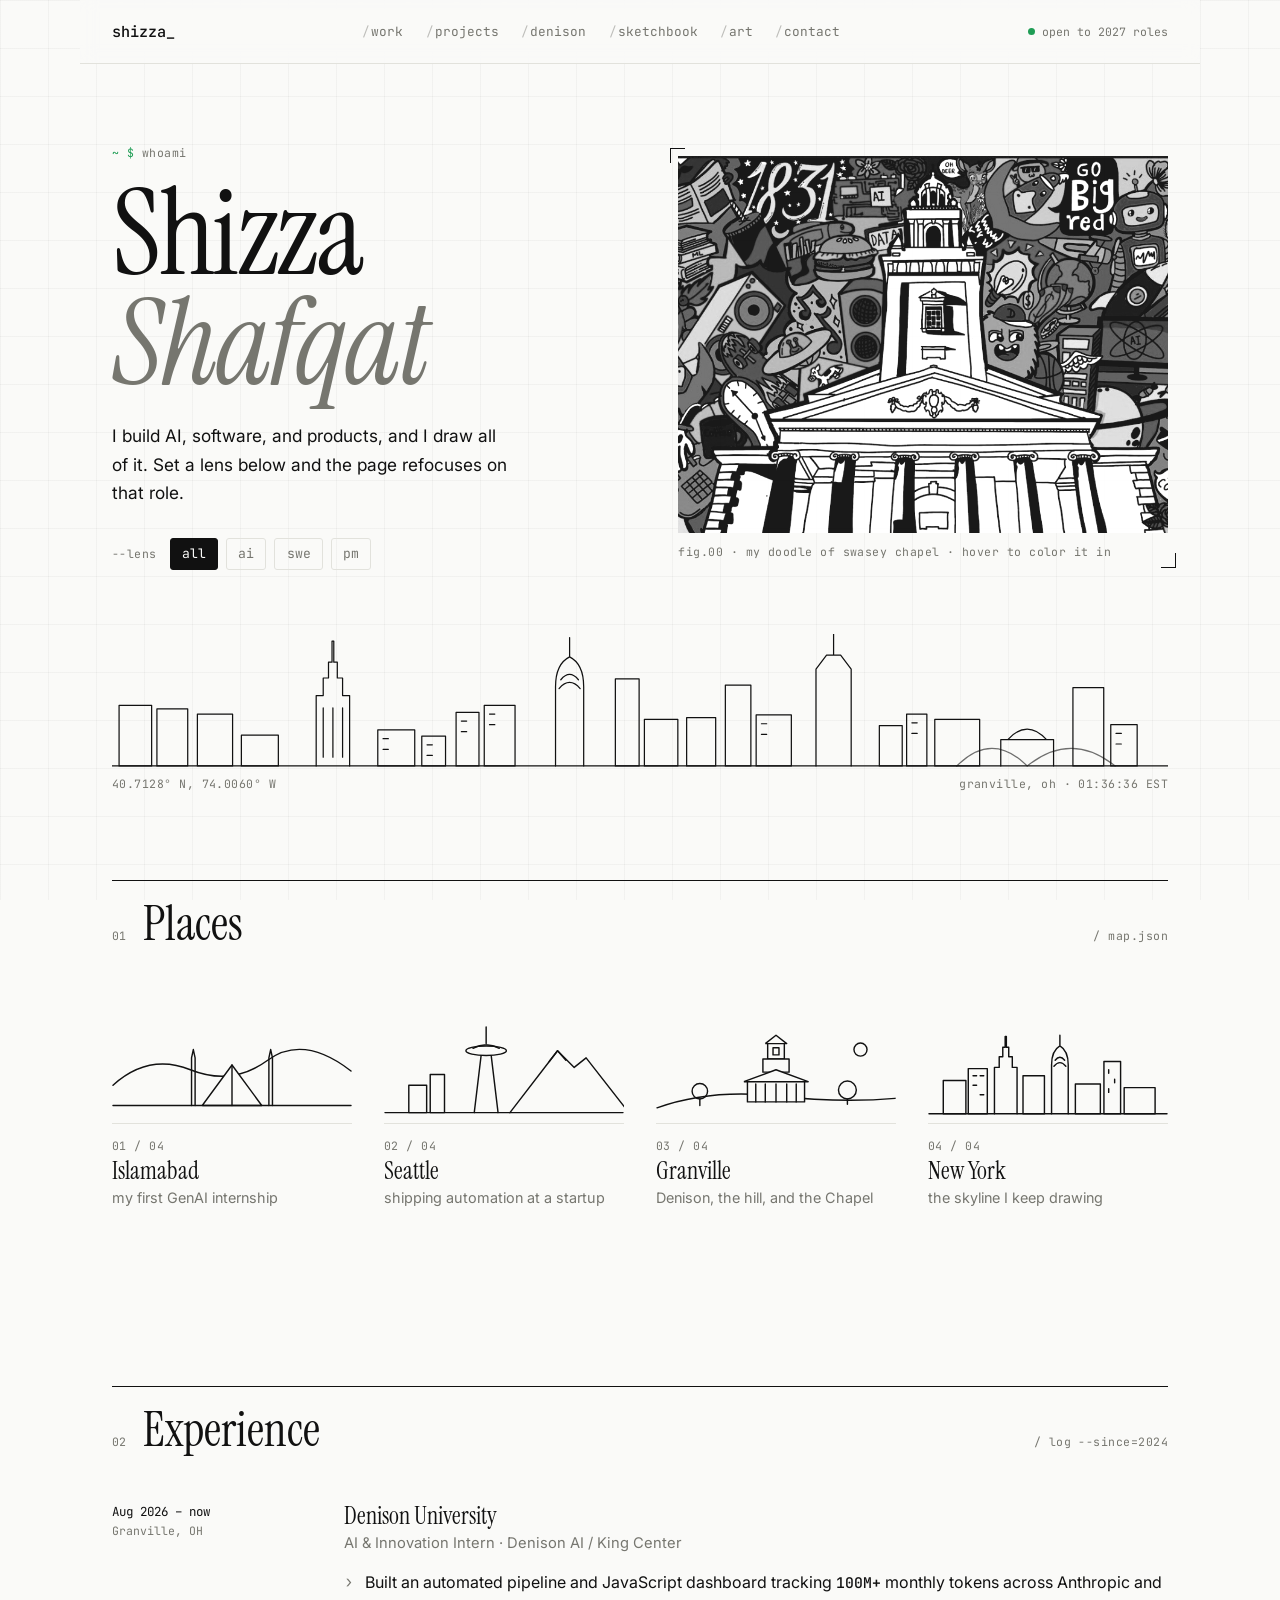
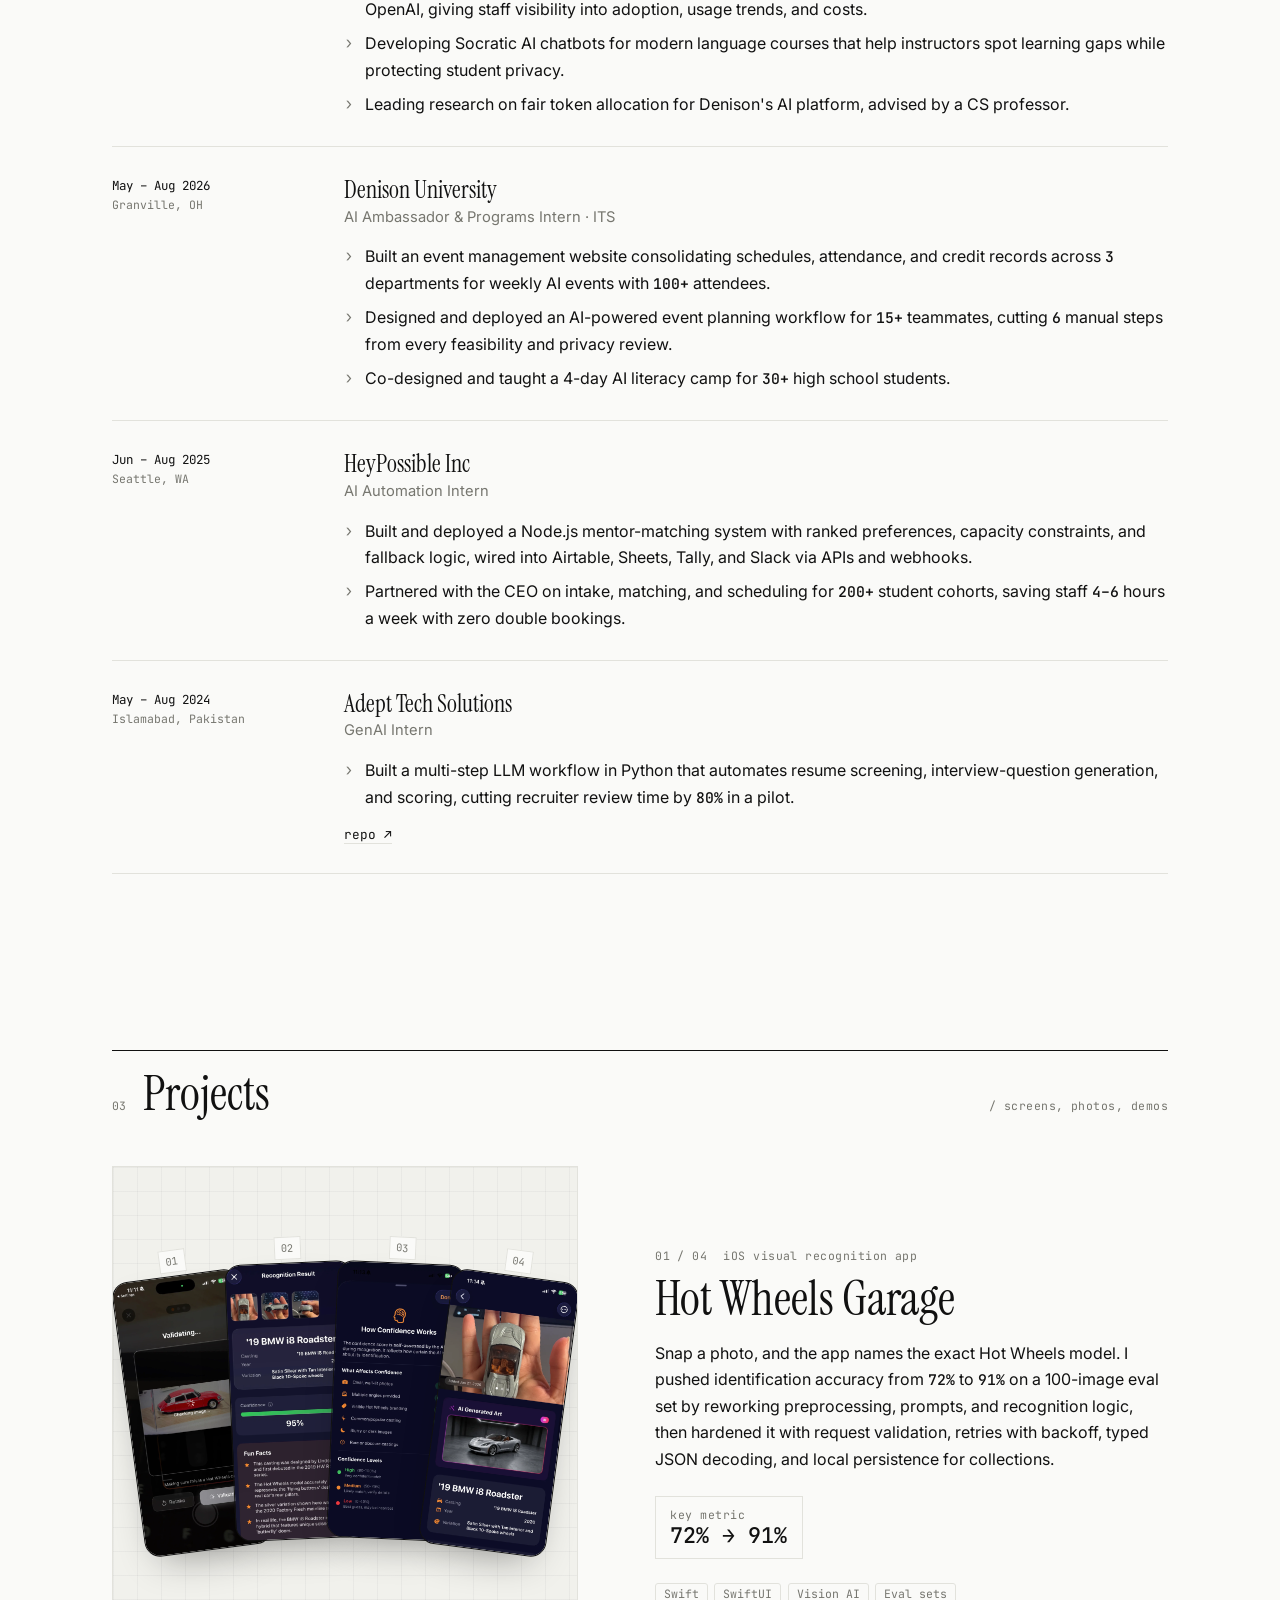
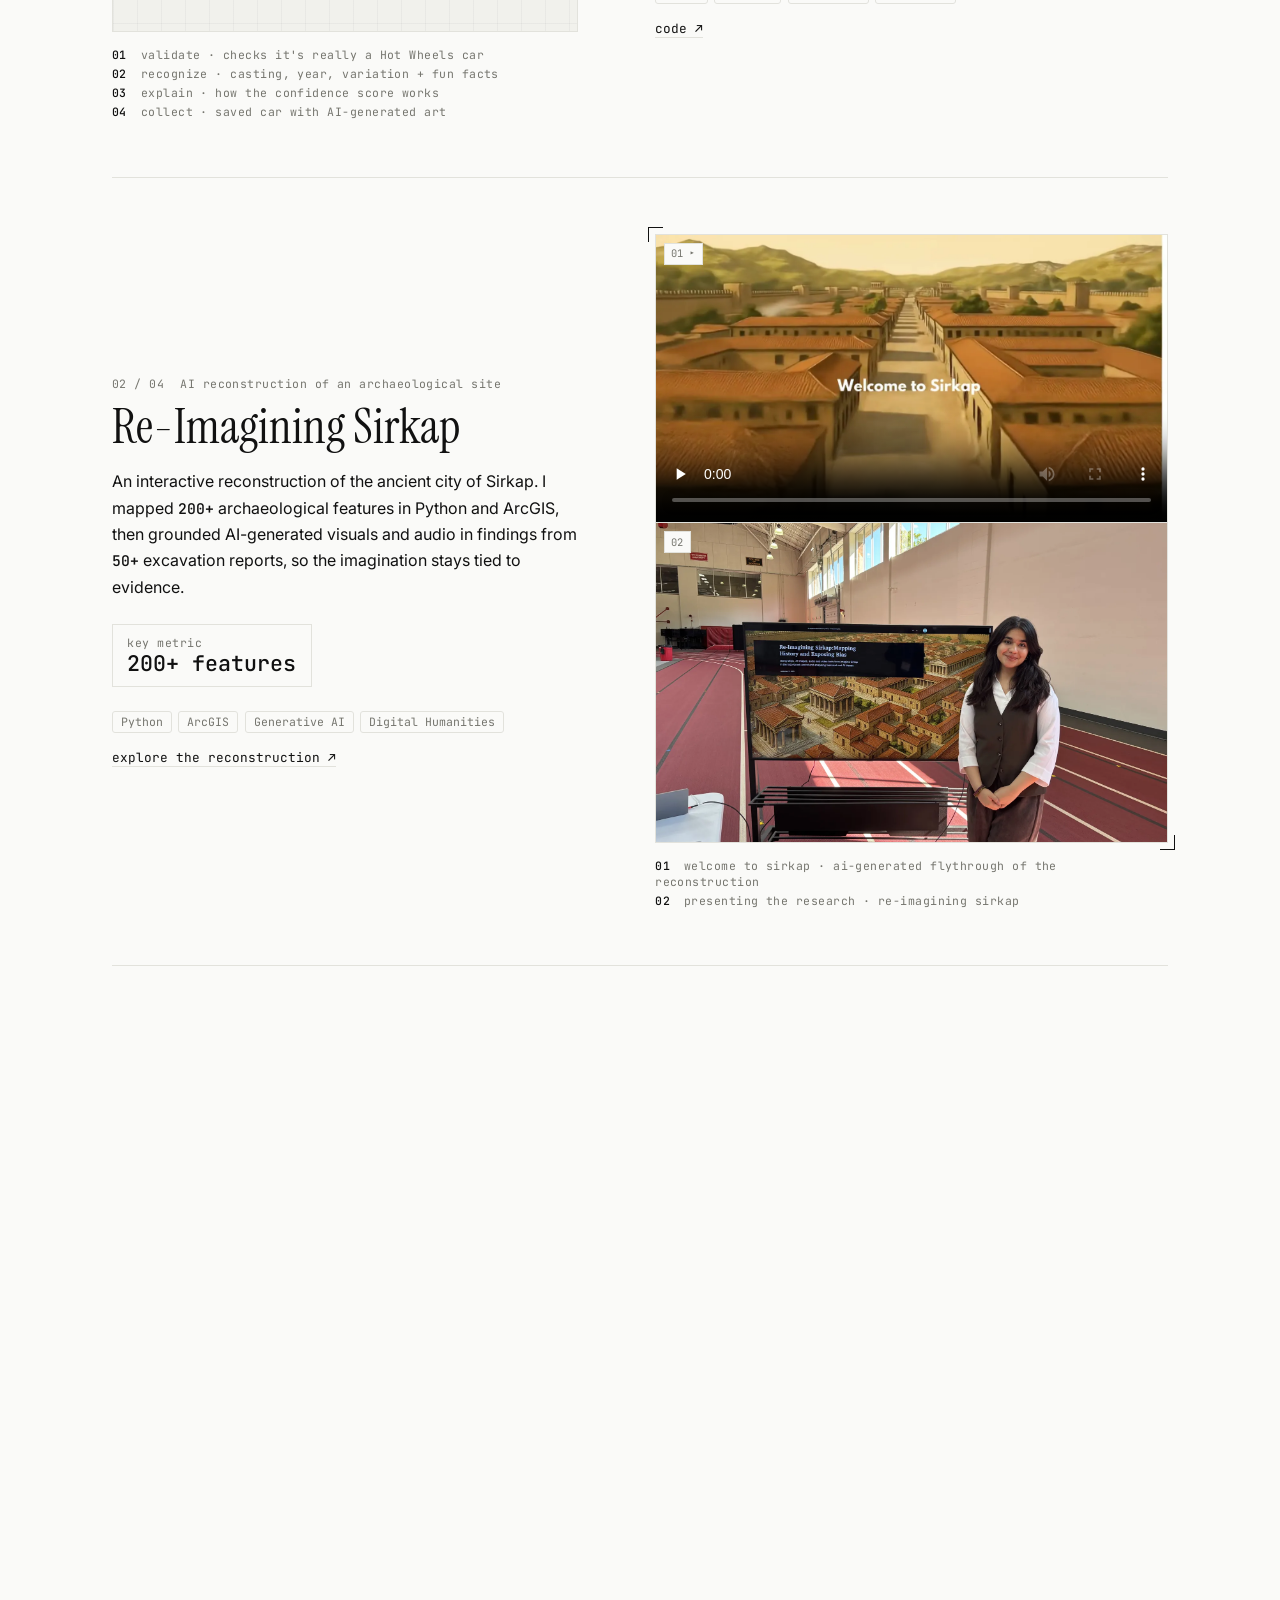
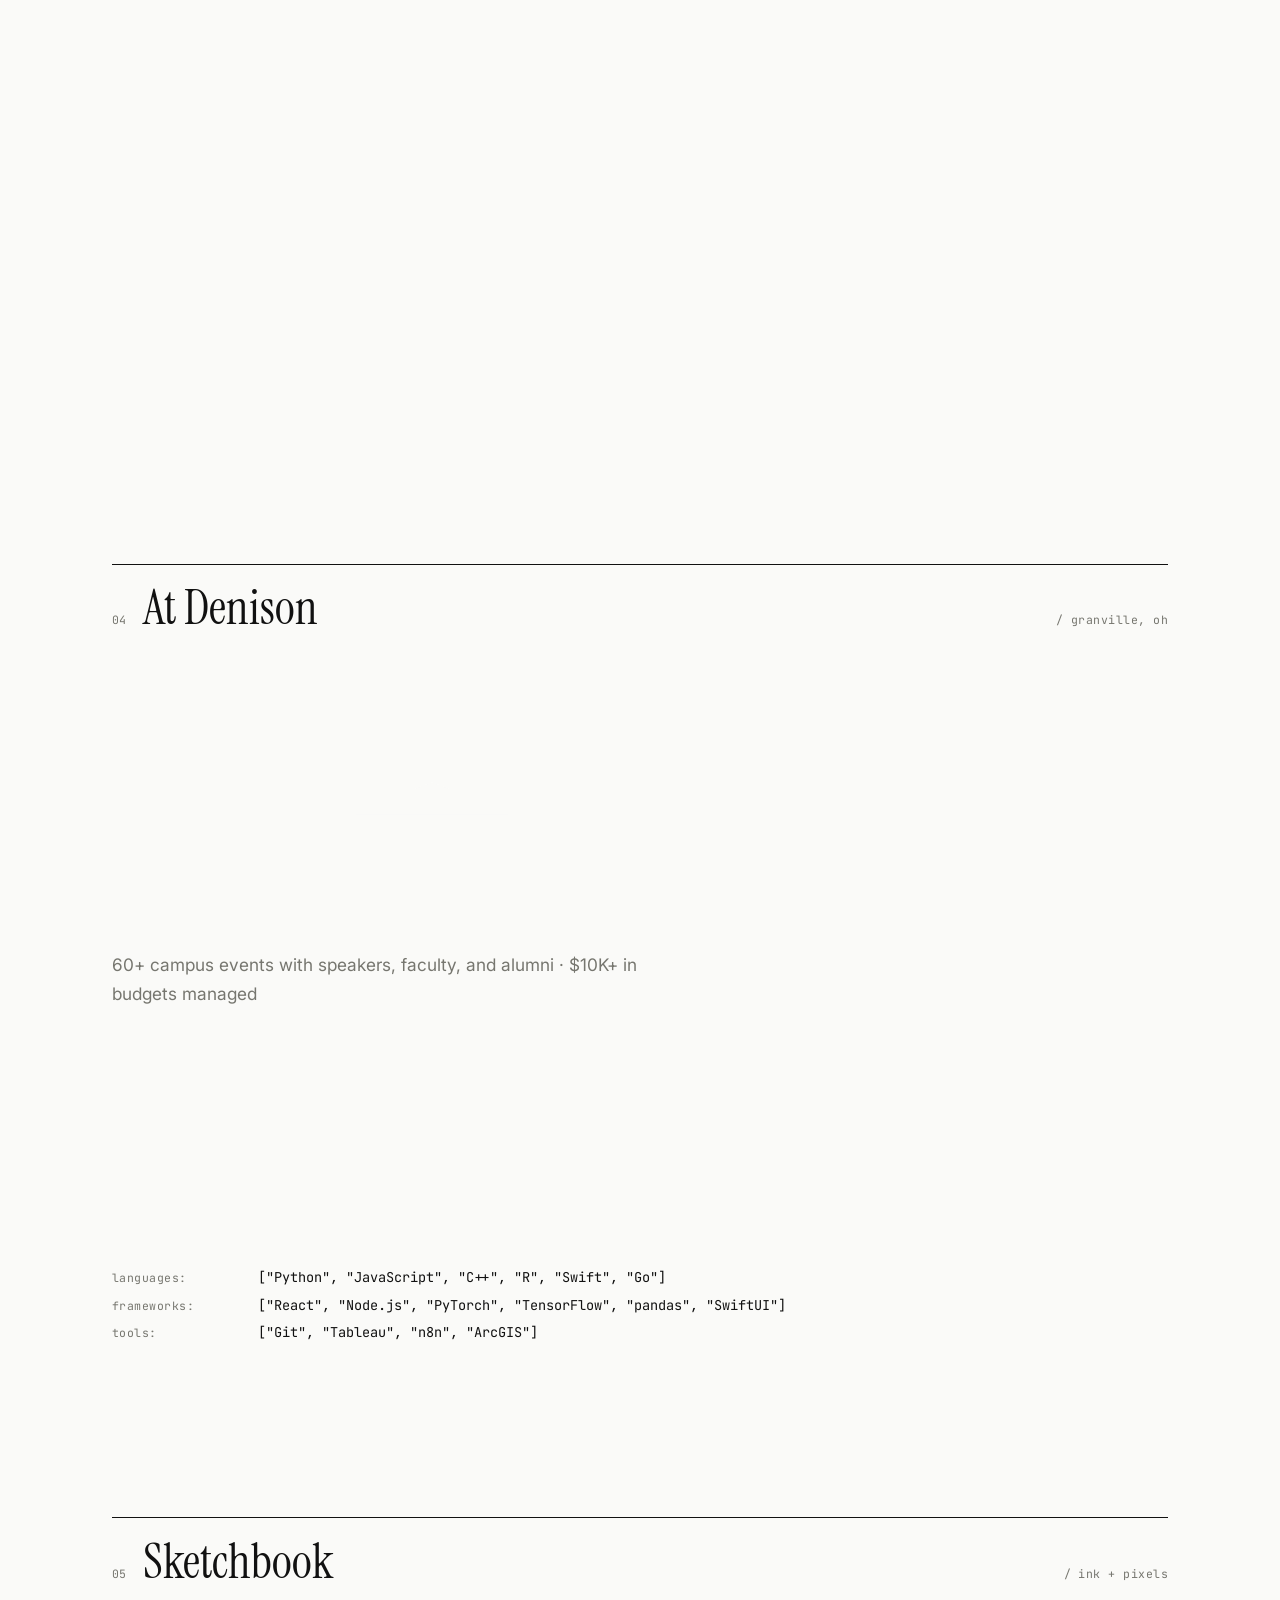
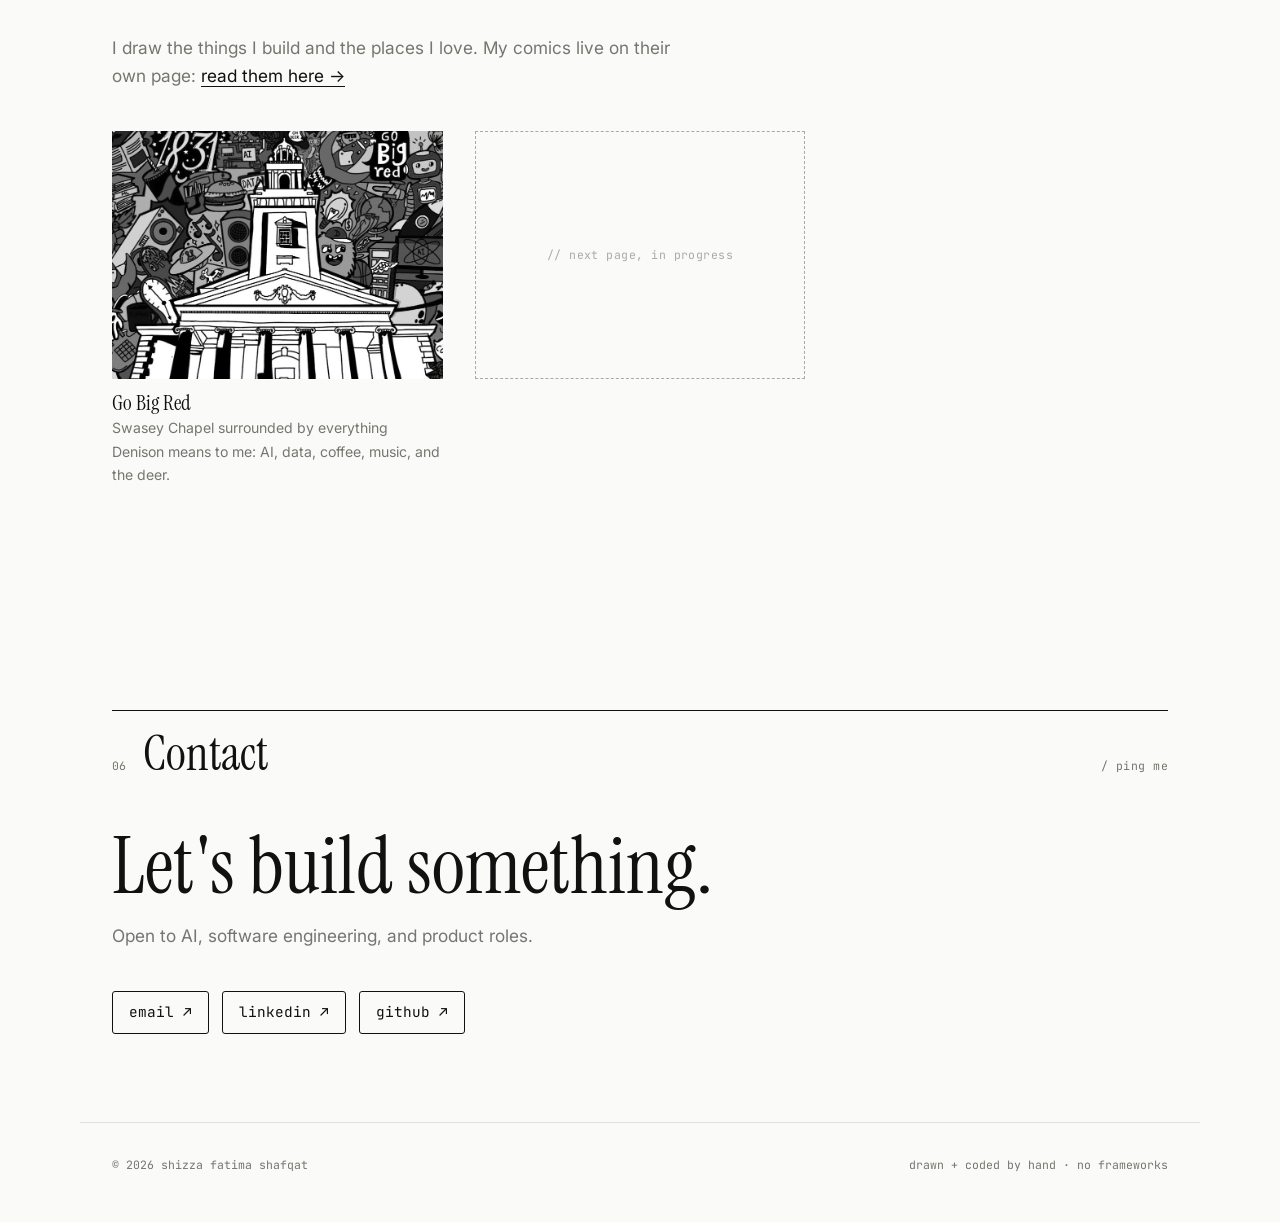
==== commit 1547a877: "Replace project animals with real screens, photos and no-image boxes Co-Authored-By: Claude Opus 5.5" ====
--- a/index.html
+++ b/index.html
@@ -64,7 +64,7 @@
     </section>
 
     <section class="section" id="projects">
-      <div class="section-head"><span class="label">03</span><h2>Projects</h2><span class="label meta">/ each one has a spirit animal</span></div>
+      <div class="section-head"><span class="label">03</span><h2>Projects</h2><span class="label meta">/ screens, photos, demos</span></div>
       <div class="spotlights" id="projectGrid"></div>
     </section>
 
--- a/assets/style.css
+++ b/assets/style.css
@@ -127,11 +127,10 @@
 /* line drawings */
 .f { fill: var(--bg); }
 /* stroke widths tuned per size so every drawing reads as ~1.5px ink */
-.animal svg .ln { stroke-width: .7; }
 .place svg .ln { stroke-width: 2.4; }
 .scene-wide svg .ln { stroke-width: 1; }
 .skyline svg .ln { stroke-width: 1.4; }
-.scene svg, .scene-wide svg, .animal svg { width: 100%; height: 100%; }
+.scene svg, .scene-wide svg { width: 100%; height: 100%; }
 .scene-wide { max-width: 640px; aspect-ratio: 400 / 140; margin-bottom: 2.5rem; }
 
 /* draw-on: every stroke uses pathLength=1, so 1 = fully hidden */
@@ -169,20 +168,62 @@
   padding: 3.5rem 0; border-bottom: 1px solid var(--line);
 }
 .spotlight:first-child { padding-top: 0; }
-.spotlight:nth-child(even) .animal-wrap { order: 2; }
-.animal-wrap { display: grid; gap: .8rem; }
-.animal {
-  aspect-ratio: 1; padding: 8%;
-  border: 1px solid var(--line);
+.spotlight:nth-child(even) .vis-wrap { order: 2; }
+
+/* project visual panel */
+.vis-wrap { display: grid; gap: .9rem; min-width: 0; }
+.vis {
+  position: relative; border: 1px solid var(--line);
   background:
-    radial-gradient(circle at 50% 55%, var(--hover), transparent 65%);
-  transition: background .4s;
-}
-.spotlight:hover .animal { background: radial-gradient(circle at 50% 55%, var(--line), transparent 70%); }
-.animal svg { transition: transform .6s cubic-bezier(.2, .8, .2, 1); }
-.spotlight:hover .animal svg { transform: translateY(-4px) scale(1.02); }
-.animal-cap { display: flex; justify-content: space-between; gap: 1rem; }
-.animal-cap .note { text-align: right; max-width: 30ch; }
+    linear-gradient(var(--grid) 1px, transparent 1px) 0 0 / 24px 24px,
+    linear-gradient(90deg, var(--grid) 1px, transparent 1px) 0 0 / 24px 24px,
+    var(--hover);
+}
+.vis .tag {
+  position: absolute; top: .5rem; left: .5rem; z-index: 2;
+  font-size: .65rem; padding: .1rem .4rem; background: var(--bg); border: 1px solid var(--line); color: var(--muted);
+}
+.vis-cap { list-style: none; display: grid; gap: .2rem; }
+.vis-cap b { color: var(--ink); font-weight: 500; margin-right: .4rem; }
+
+/* phones: a slight fan of app screens */
+.vis.phones {
+  display: flex; justify-content: center; align-items: center;
+  padding: 2.4rem 1.2rem; aspect-ratio: 1 / 1; overflow: hidden;
+}
+.phone {
+  position: relative; flex: 0 0 auto; width: 30%;
+  margin-left: -6%; cursor: zoom-in;
+  transform: translateY(calc((var(--k) - (var(--n) - 1) / 2) * (var(--k) - (var(--n) - 1) / 2) * 6px)) rotate(calc((var(--k) - (var(--n) - 1) / 2) * 5deg));
+  transition: transform .45s cubic-bezier(.2, .8, .2, 1), z-index 0s;
+}
+.phone:first-child { margin-left: 0; }
+.phone img {
+  width: 100%; aspect-ratio: 9 / 19.5; object-fit: cover; object-position: top;
+  border-radius: 16px; border: 1px solid var(--ink);
+  box-shadow: 0 18px 40px -18px rgba(0, 0, 0, .45);
+}
+.phone .tag { top: -1.6rem; left: 50%; transform: translateX(-50%); }
+.vis.phones:hover .phone { transform: translateY(0) rotate(0); }
+.phone:hover { z-index: 3; transform: translateY(-10px) scale(1.06) !important; }
+
+/* photos + video stacked */
+.vis.stack-media { display: grid; gap: 1px; background: var(--line); }
+.vis.stack-media .m { position: relative; background: var(--bg); }
+.vis.stack-media video, .vis.stack-media img { width: 100%; display: block; }
+.vis.stack-media video { aspect-ratio: 16 / 9; background: #000; }
+.vis.stack-media .image img { aspect-ratio: 16 / 10; object-fit: cover; object-position: center 35%; }
+.vis.stack-media .screen { display: block; width: 100%; cursor: zoom-in; }
+.vis.stack-media .video .tag { pointer-events: none; }
+
+/* nothing to show yet */
+.vis.empty { aspect-ratio: 4 / 3; display: grid; place-items: center; border-style: dashed; border-color: var(--muted); }
+.vis.empty svg { position: absolute; inset: 0; width: 100%; height: 100%; }
+.vis.empty path { stroke: var(--line); stroke-width: 1; vector-effect: non-scaling-stroke; fill: none; }
+.vis.empty span {
+  position: relative; font-size: .78rem; letter-spacing: .08em; color: var(--muted);
+  background: var(--hover); padding: .3rem .7rem; border: 1px solid var(--line);
+}
 .sp-body .idx { display: flex; gap: 1rem; margin-bottom: .6rem; }
 .sp-body h3 { font: 400 clamp(2.2rem, 4vw, 3rem)/1.05 var(--serif); margin-bottom: 1rem; }
 .sp-body p { margin-bottom: 1.5rem; max-width: 52ch; }
@@ -220,7 +261,7 @@
 .photos figure:hover img { filter: none; }
 .photos figcaption { margin-top: .5rem; }
 
-.lightbox { position: fixed; inset: 0; z-index: 60; background: color-mix(in srgb, var(--bg) 96%, transparent); display: grid; place-items: center; align-content: center; gap: 1rem; padding: 2rem; }
+.lightbox { position: fixed; inset: 0; z-index: 60; background: var(--bg); display: grid; place-items: center; align-content: center; gap: 1rem; padding: 2rem; }
 .lightbox[hidden] { display: none; }
 .lightbox img { max-height: 80vh; }
 .lightbox p { color: var(--muted); max-width: 60ch; text-align: center; }
@@ -260,8 +301,7 @@
   .places { grid-template-columns: repeat(2, minmax(0, 1fr)); }
   .roles { grid-template-columns: 1fr; }
   .spotlight { grid-template-columns: 1fr; gap: 1.5rem; }
-  .spotlight:nth-child(even) .animal-wrap { order: 0; }
-  .animal { max-width: 360px; }
+  .spotlight:nth-child(even) .vis-wrap { order: 0; }
   .nav ul { display: none; }
 }
 @media (max-width: 560px) {
@@ -279,30 +319,78 @@
 
 /* ── art page ─────────────────────────────────── */
 .nav a[aria-current="page"] { color: var(--ink); }
-.art-hero { padding-bottom: 2rem; }
+.art-hero { padding-bottom: 1rem; }
 .art-hero .name { margin-bottom: 1.2rem; }
-.art-index { display: flex; flex-wrap: wrap; gap: .4rem 1.6rem; font-size: .82rem; margin-top: 1rem; }
-.art-index a { color: var(--ink); border-bottom: 1px solid var(--line); padding-bottom: 2px; }
-.art-index a:hover { border-color: var(--ink); }
-.art-index span { color: var(--muted); }
-.series { padding-top: 3rem; padding-bottom: 3rem; }
-.pages {
-  display: grid; grid-auto-flow: column; grid-auto-columns: minmax(200px, 260px); gap: 1.2rem;
-  overflow-x: auto; padding: .4rem .2rem 1.2rem; scroll-snap-type: x mandatory;
-  scrollbar-width: thin; scrollbar-color: var(--line) transparent;
-}
-.page { scroll-snap-align: start; text-align: left; cursor: zoom-in; display: grid; gap: .5rem; }
-.page img {
-  width: 100%; aspect-ratio: 3 / 4; object-fit: cover;
-  border: 1px solid var(--line); background: var(--hover);
-  transition: transform .35s cubic-bezier(.2, .8, .2, 1), border-color .2s;
-}
-.page:hover img { transform: translateY(-4px); border-color: var(--ink); }
-
+.art-hero .lede { margin-bottom: 2rem; }
+
+/* index, written like `ls -l` */
+.ls-cmd { margin-bottom: .5rem; }
+.art-index { display: grid; font-size: .82rem; max-width: 680px; border-top: 1px solid var(--line); }
+.art-index > .label { padding: .5rem 0 .3rem; }
+.ls-row {
+  display: grid; grid-template-columns: 7.5rem 2.5rem 1fr auto; gap: 1rem; align-items: baseline;
+  padding: .32rem .4rem; border-bottom: 1px dashed var(--line); color: var(--muted);
+  transition: background .2s, color .2s;
+}
+.ls-row .dir { color: var(--ink); text-align: right; }
+.ls-row:hover { background: var(--ink); color: var(--bg); }
+.ls-row:hover .dir { color: var(--bg); }
+
+/* every page of a piece, laid out like plates on a light table */
+.series { padding-top: 3.5rem; padding-bottom: 3rem; scroll-margin-top: 3rem; }
+.series .section-head { margin-bottom: 1.6rem; }
+.wall { display: grid; grid-template-columns: repeat(2, minmax(0, 1fr)); gap: 2.4rem 1.6rem; align-items: start; }
+.wall.solo { grid-template-columns: minmax(0, 760px); justify-content: center; }
+.plate.wide { grid-column: 1 / -1; }
+.plate { position: relative; }
+.vbar {
+  display: flex; gap: 1.2rem; align-items: center;
+  font-size: .72rem; color: var(--muted);
+  border: 1px solid var(--ink); border-bottom: 0; padding: .45rem .8rem;
+}
+.vbar .path { color: var(--ink); overflow: hidden; text-overflow: ellipsis; white-space: nowrap; }
+.vbar .xy { margin-left: auto; font-variant-numeric: tabular-nums; white-space: nowrap; }
+.shot {
+  display: block; width: 100%; padding: clamp(.6rem, 1.6vw, 1.2rem);
+  border: 1px solid var(--ink); cursor: zoom-in;
+  background:
+    linear-gradient(var(--grid) 1px, transparent 1px) 0 0 / 24px 24px,
+    linear-gradient(90deg, var(--grid) 1px, transparent 1px) 0 0 / 24px 24px,
+    var(--bg);
+}
+.shot .art {
+  width: 100%; height: auto; max-height: 88vh; object-fit: contain; margin: 0 auto;
+  cursor: crosshair; box-shadow: 0 0 0 1px var(--line);
+  transition: transform .4s cubic-bezier(.2, .8, .2, 1);
+}
+.shot:hover .art { transform: translateY(-3px); }
+.shot:focus-visible { outline: 2px solid var(--ink); outline-offset: 3px; }
+/* corner ticks on hover, like a viewfinder locking on */
+.plate::before, .plate::after {
+  content: ""; position: absolute; width: 14px; height: 14px; pointer-events: none;
+  border: 1px solid var(--ink); opacity: 0; transition: opacity .2s, translate .25s;
+}
+.plate::before { top: -8px; left: -8px; border-right: 0; border-bottom: 0; translate: 4px 4px; }
+.plate::after { bottom: -8px; right: -8px; border-left: 0; border-top: 0; translate: -4px -4px; }
+.plate:hover::before, .plate:hover::after { opacity: 1; translate: 0 0; }
+/* scan-in, top to bottom, like a page coming off a scanner */
+.art.wipe { clip-path: inset(0 0 100% 0); }
+.in .art.wipe { clip-path: inset(0 0 0 0); transition: clip-path .8s cubic-bezier(.6, .1, .2, 1), transform .4s cubic-bezier(.2, .8, .2, 1); }
+
+.plate figcaption, .cap-series {
+  display: flex; gap: .8rem; align-items: baseline;
+  margin-top: .6rem; padding-top: .5rem; border-top: 1px dashed var(--line); min-height: 2rem;
+}
+.plate figcaption .label, .cap-series .label { flex: none; }
+.plate figcaption p { font-size: .9rem; color: var(--muted); max-width: 62ch; }
+.cap-series { margin-top: 2rem; min-height: 2.4rem; }
+.cap-series span:last-child { font: 400 1.25rem/1.35 var(--serif); max-width: 62ch; }
+
+/* full-screen reader */
 .reader {
   position: fixed; inset: 0; z-index: 70;
   background: var(--bg);
-  display: grid; grid-template-columns: 64px 1fr 64px; grid-template-rows: auto 1fr; align-items: center;
+  display: grid; grid-template-columns: 64px 1fr 64px; grid-template-rows: auto 1fr auto; align-items: center;
 }
 .reader[hidden] { display: none; }
 .reader-top {
@@ -312,12 +400,23 @@
 .reader-top #rCount { color: var(--muted); }
 .reader-top #rClose { margin-left: auto; color: var(--muted); }
 .reader-top #rClose:hover { color: var(--ink); }
-.reader img { justify-self: center; max-width: 100%; max-height: calc(100vh - 90px); object-fit: contain; padding: 1rem 0; }
+#rMedia { height: 100%; min-height: 0; display: flex; align-items: center; justify-content: center; padding: 1rem 0; }
+#rMedia > * { max-width: 100%; max-height: calc(100vh - 140px); object-fit: contain; }
 .reader-nav { height: 100%; font-size: 1.3rem; color: var(--muted); }
 .reader-nav:hover:not(:disabled) { color: var(--ink); }
 .reader-nav:disabled { opacity: .2; cursor: default; }
-@media (max-width: 560px) {
+.reader-cap { grid-column: 1 / -1; text-align: center; font-size: .85rem; color: var(--muted); padding: 0 1.5rem 1rem; min-height: 1rem; }
+
+@media (max-width: 720px) {
+  .ls-row { grid-template-columns: 2rem 1fr; }
+  .ls-row .perm, .ls-row .kind { display: none; }
+  .wall { grid-template-columns: minmax(0, 1fr); gap: 2rem; }
+  .vbar .xy { display: none; }
+  .vbar .count { margin-left: auto; }
   .reader { grid-template-columns: 40px 1fr 40px; }
-  .pages { grid-auto-columns: 70%; }
+}
+@media (prefers-reduced-motion: reduce) {
+  .art.wipe { clip-path: none; }
 }
 .inline-link { color: var(--ink); border-bottom: 1px solid var(--ink); }
+
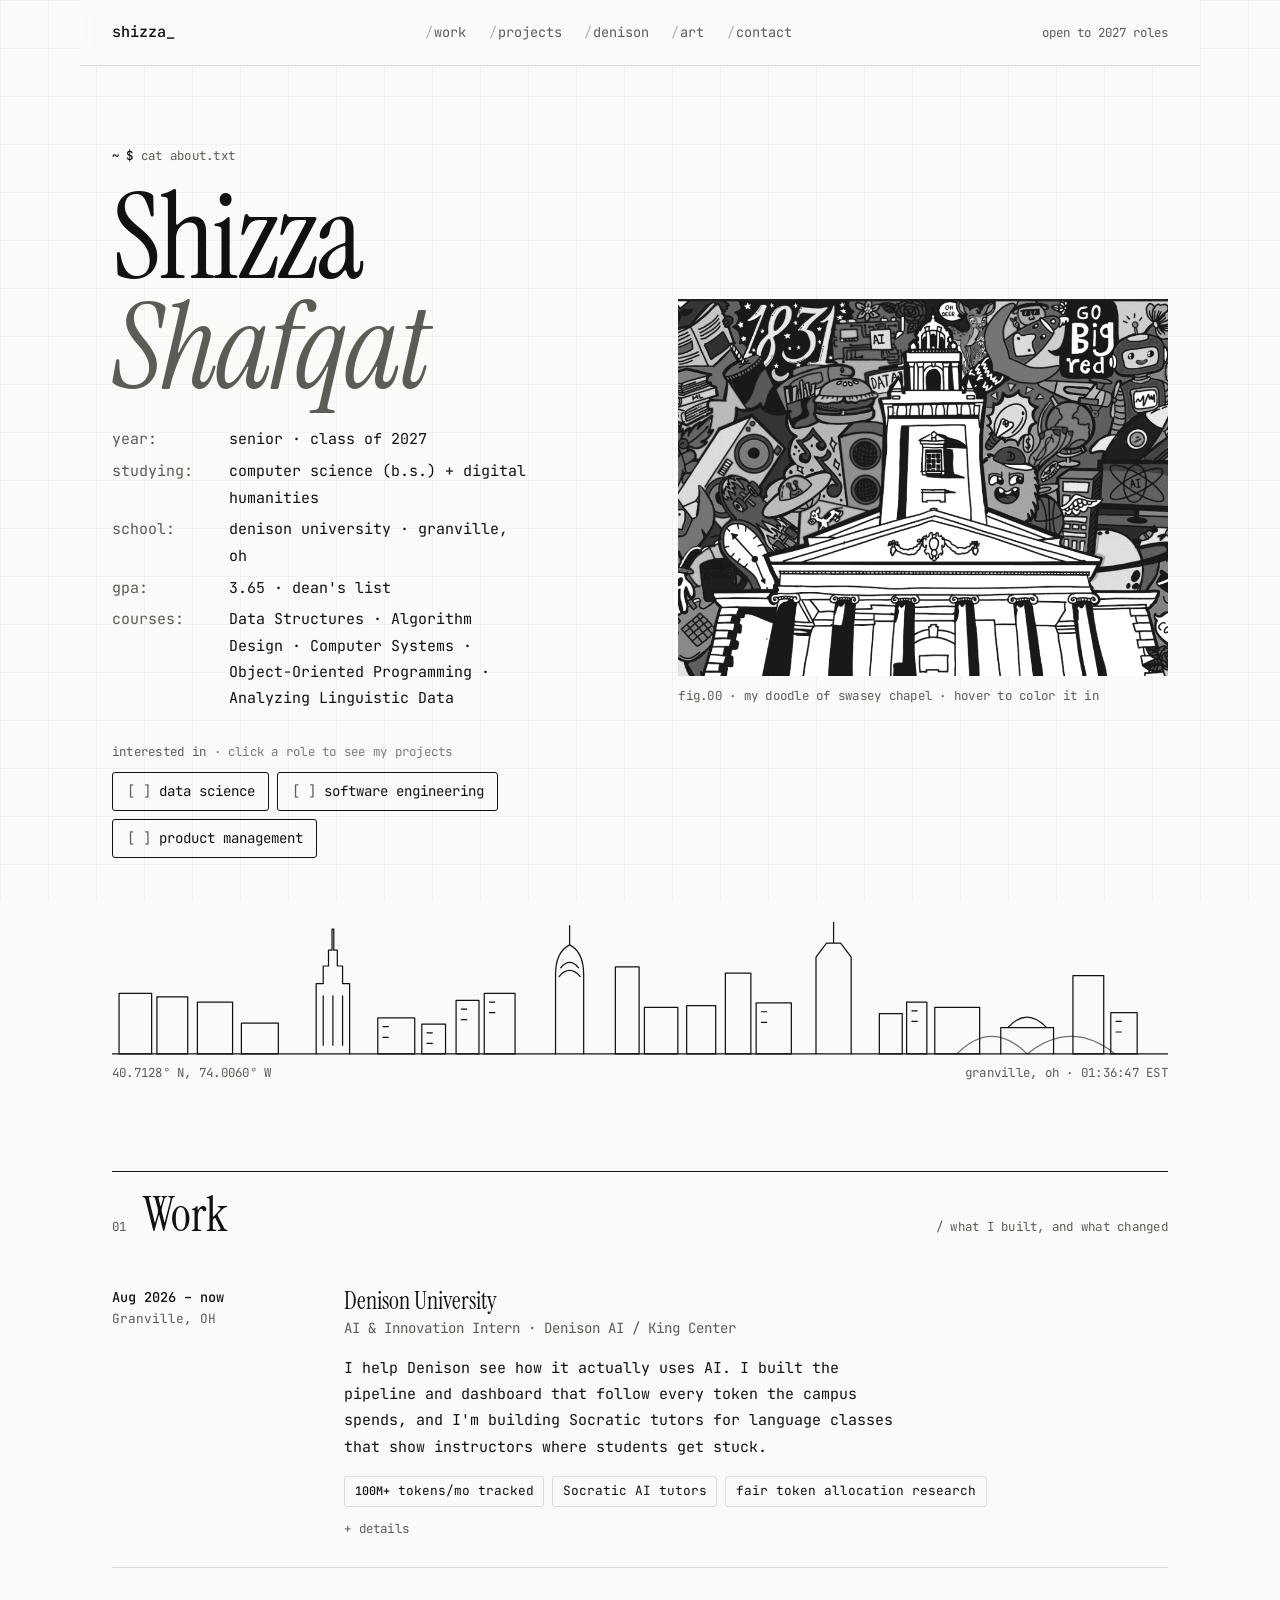
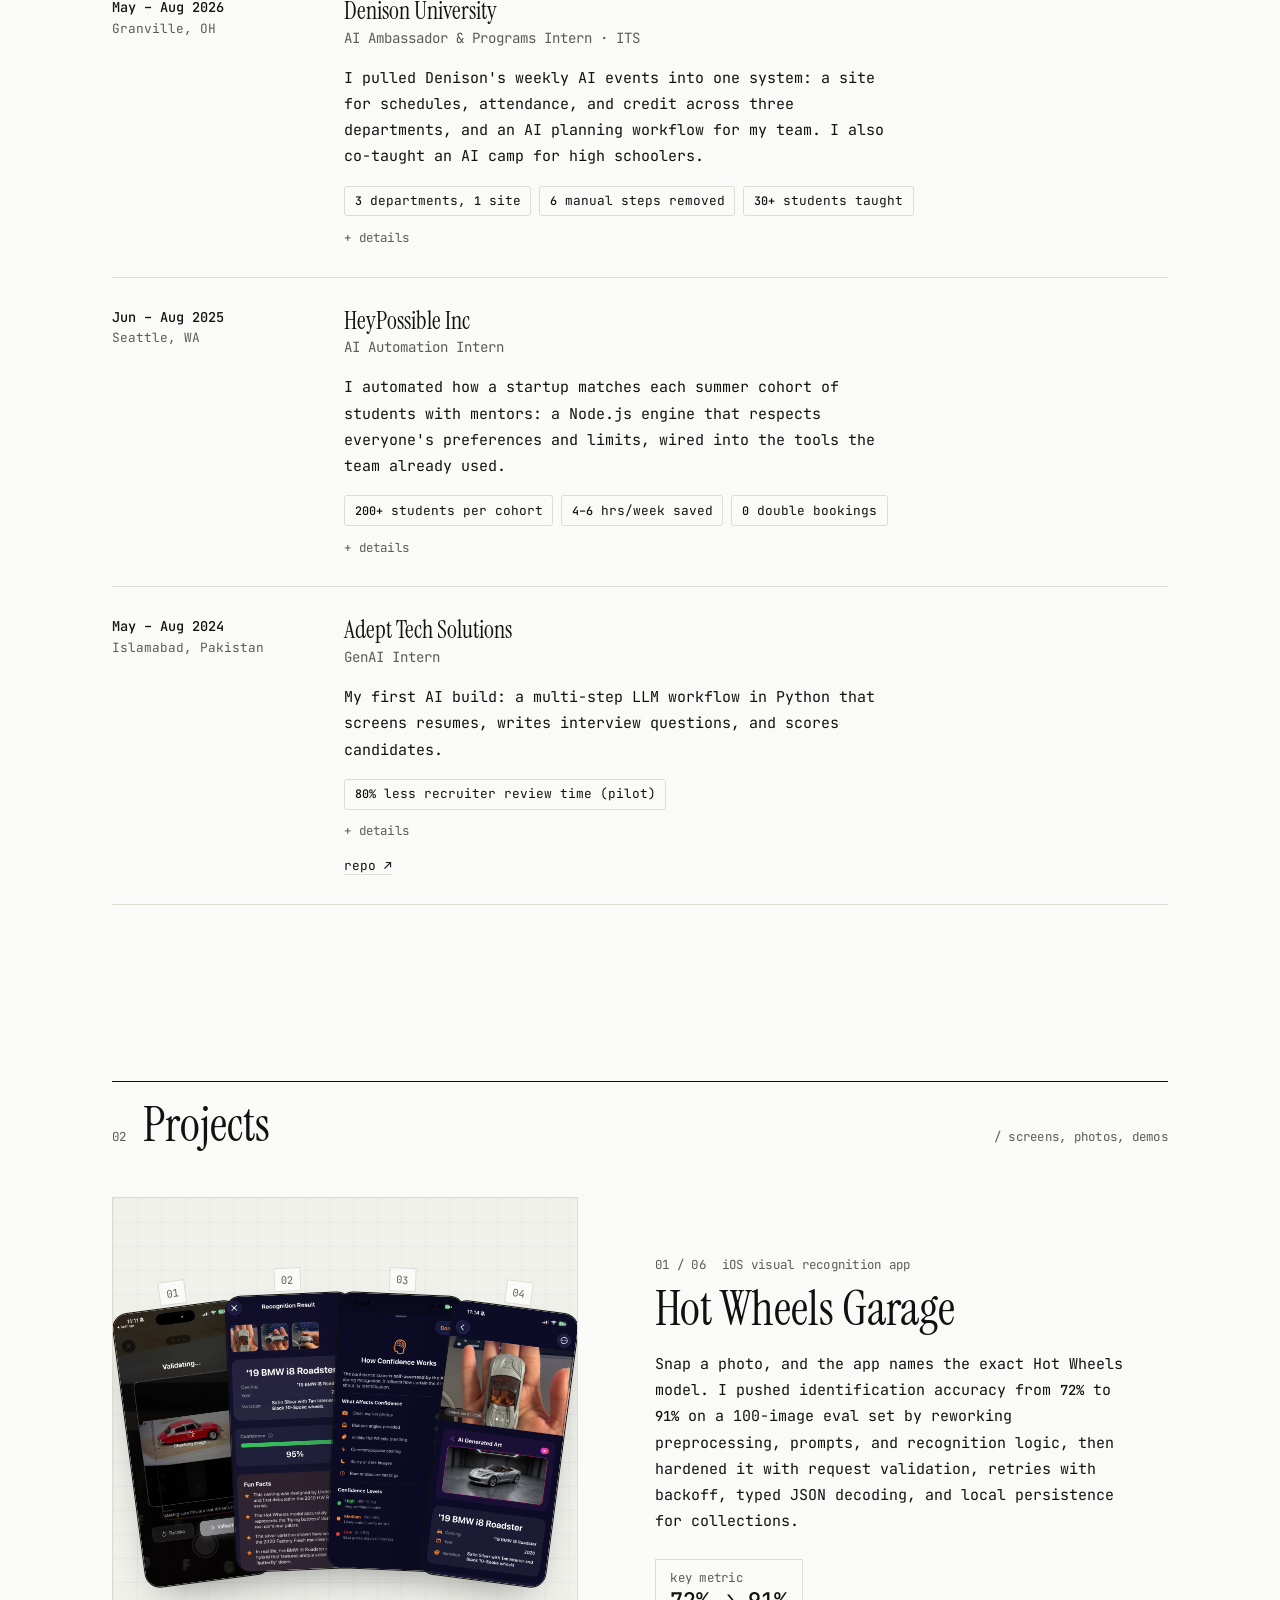
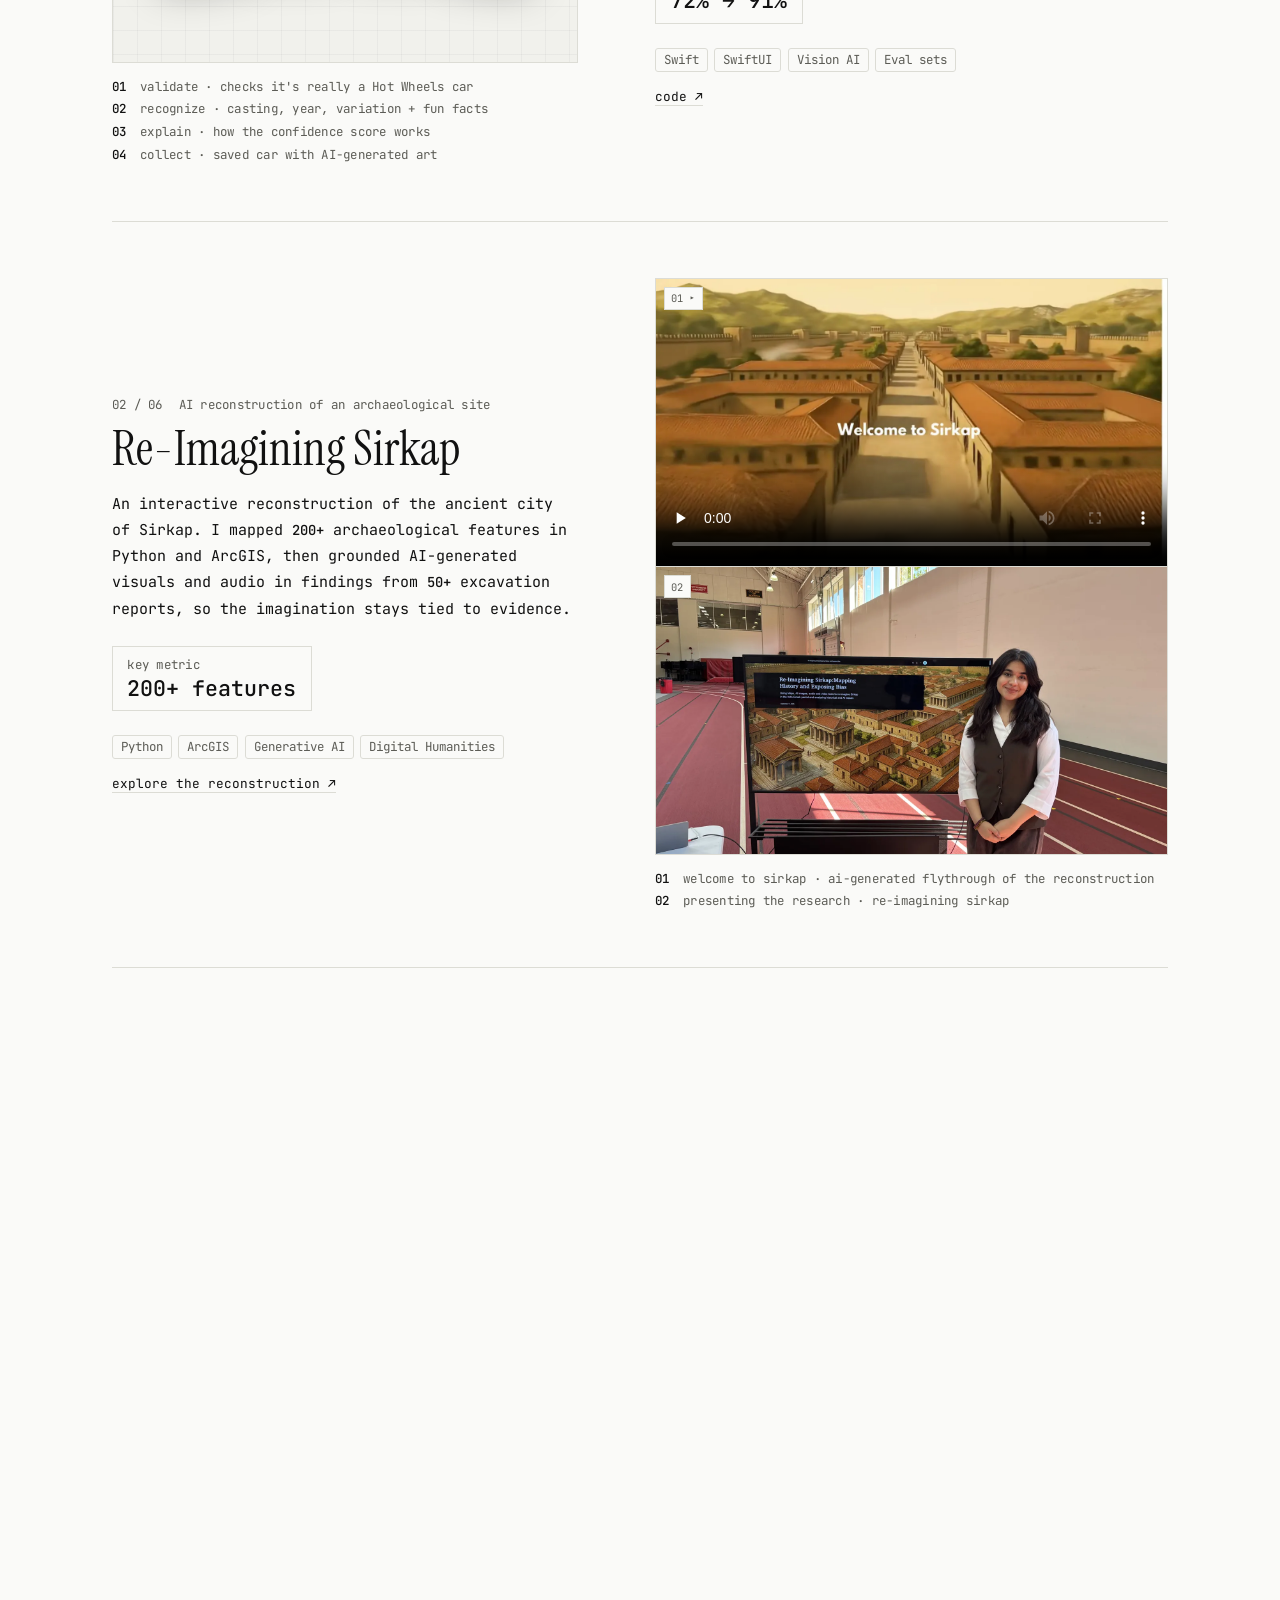
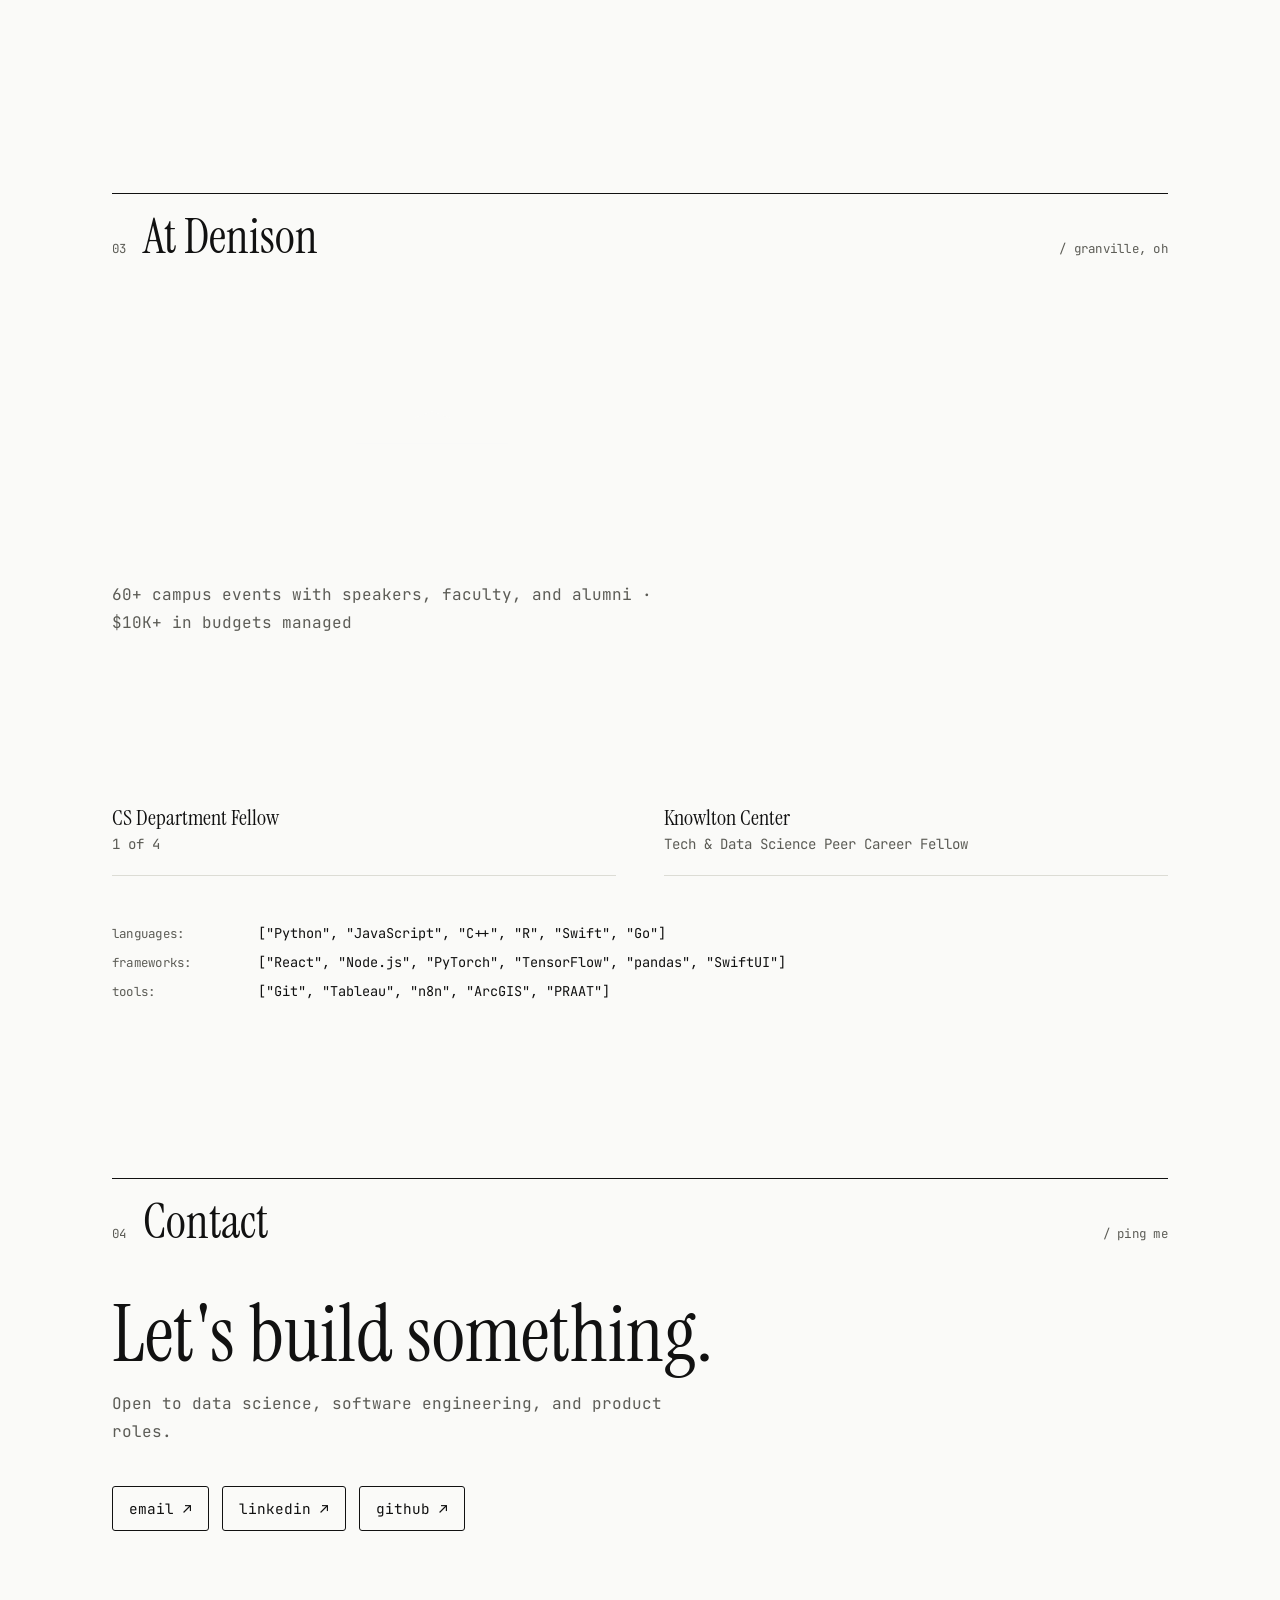
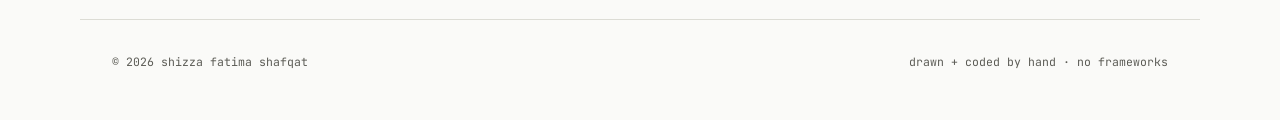
==== commit 4dd283c2: "Add about block with role picker, rework Work, add Qawwali and Urdu vowels projects Remove the Place" ====
--- a/index.html
+++ b/index.html
@@ -3,14 +3,14 @@
 <head>
   <meta charset="utf-8">
   <meta name="viewport" content="width=device-width, initial-scale=1">
-  <title>Shizza Shafqat · AI, SWE, PM</title>
+  <title>Shizza Shafqat · Data, SWE, PM</title>
   <meta name="description" content="Shizza Fatima Shafqat: CS at Denison University. Building AI, software, and products, and drawing all of it.">
-  <meta property="og:title" content="Shizza Shafqat · AI, SWE, PM">
+  <meta property="og:title" content="Shizza Shafqat · Data, SWE, PM">
   <meta property="og:description" content="CS at Denison. Building AI, software, and products, and drawing all of it.">
   <meta property="og:image" content="assets/doodles/denison-doodle.jpg">
   <link rel="preconnect" href="https://fonts.googleapis.com">
   <link rel="preconnect" href="https://fonts.gstatic.com" crossorigin>
-  <link href="https://fonts.googleapis.com/css2?family=Instrument+Serif:ital@0;1&family=Inter:wght@400;500&family=JetBrains+Mono:wght@400;500&display=swap" rel="stylesheet">
+  <link href="https://fonts.googleapis.com/css2?family=Instrument+Serif:ital@0;1&family=JetBrains+Mono:wght@400;500&display=swap" rel="stylesheet">
   <link rel="stylesheet" href="assets/style.css">
 </head>
 <body data-lens="all">
@@ -22,25 +22,22 @@
       <li><a href="#work">work</a></li>
       <li><a href="#projects">projects</a></li>
       <li><a href="#denison">denison</a></li>
-      <li><a href="#sketchbook">sketchbook</a></li>
       <li><a href="art.html">art</a></li>
       <li><a href="#contact">contact</a></li>
     </ul>
-    <span class="status mono"><i></i>open to 2027 roles</span>
+    <span class="status mono">open to 2027 roles</span>
   </nav>
 
   <main id="top">
     <header class="hero">
       <div class="hero-text">
-        <p class="label"><span class="prompt">~ $</span> whoami</p>
+        <p class="label"><span class="prompt">~ $</span> cat about.txt</p>
         <h1 class="name">Shizza<br><em>Shafqat</em></h1>
-        <p class="intro" id="intro"></p>
-        <div class="lens mono" role="radiogroup" aria-label="View as">
-          <span class="label">--lens</span>
-          <button role="radio" aria-checked="true" data-lens="all">all</button>
-          <button role="radio" aria-checked="false" data-lens="ai">ai</button>
-          <button role="radio" aria-checked="false" data-lens="swe">swe</button>
-          <button role="radio" aria-checked="false" data-lens="pm">pm</button>
+        <dl class="about" id="about"></dl>
+        <div class="pick">
+          <p class="label">interested in <span class="hint">· click a role to see my projects</span></p>
+          <div class="lens" role="radiogroup" aria-label="Show projects for a role" id="roleButtons"></div>
+          <div class="role-panel" id="rolePanel" aria-live="polite"></div>
         </div>
       </div>
       <figure class="hero-art frame" id="heroArt">
@@ -53,40 +50,28 @@
     <div class="skyline draw" id="skyline" aria-hidden="true"></div>
     <p class="coords label" aria-hidden="true"><span>40.7128° N, 74.0060° W</span><span id="clock"></span></p>
 
-    <section class="section" id="journey">
-      <div class="section-head"><span class="label">01</span><h2>Places</h2><span class="label meta">/ map.json</span></div>
-      <div class="places" id="places"></div>
-    </section>
-
     <section class="section" id="work">
-      <div class="section-head"><span class="label">02</span><h2>Experience</h2><span class="label meta">/ log --since=2024</span></div>
+      <div class="section-head"><span class="label">01</span><h2>Work</h2><span class="label meta">/ what I built, and what changed</span></div>
       <div class="jobs" id="timeline"></div>
     </section>
 
     <section class="section" id="projects">
-      <div class="section-head"><span class="label">03</span><h2>Projects</h2><span class="label meta">/ screens, photos, demos</span></div>
+      <div class="section-head"><span class="label">02</span><h2>Projects</h2><span class="label meta">/ screens, photos, demos</span></div>
       <div class="spotlights" id="projectGrid"></div>
     </section>
 
     <section class="section" id="denison">
-      <div class="section-head"><span class="label">04</span><h2>At Denison</h2><span class="label meta">/ granville, oh</span></div>
+      <div class="section-head"><span class="label">03</span><h2>At Denison</h2><span class="label meta">/ granville, oh</span></div>
       <div class="scene-wide draw" id="denisonScene"></div>
       <p class="lede" id="leadSummary"></p>
       <div class="roles" id="roles"></div>
       <div class="skills" id="skills"></div>
     </section>
 
-    <section class="section" id="sketchbook">
-      <div class="section-head"><span class="label">05</span><h2>Sketchbook</h2><span class="label meta">/ ink + pixels</span></div>
-      <p class="lede">I draw the things I build and the places I love. My comics live on their own page: <a class="inline-link" href="art.html">read them here →</a></p>
-      <div class="gallery" id="gallery"></div>
-      <div class="photos" id="photos"></div>
-    </section>
-
     <section class="section contact" id="contact">
-      <div class="section-head"><span class="label">06</span><h2>Contact</h2><span class="label meta">/ ping me</span></div>
+      <div class="section-head"><span class="label">04</span><h2>Contact</h2><span class="label meta">/ ping me</span></div>
       <h2 class="big">Let's build something.</h2>
-      <p class="lede">Open to AI, software engineering, and product roles.</p>
+      <p class="lede">Open to data science, software engineering, and product roles.</p>
       <div class="contact-links mono" id="contactLinks"></div>
     </section>
   </main>
--- a/assets/style.css
+++ b/assets/style.css
@@ -1,11 +1,10 @@
 :root {
   --bg: #fafaf8;
   --ink: #111111;
-  --muted: #76766f;
-  --line: #e2e2dc;
+  --muted: #5c5c56;
+  --line: #dcdcd5;
   --grid: rgba(17, 17, 17, .035);
   --hover: #f1f1ec;
-  --live: #1f9d55;
   --serif: "Instrument Serif", Georgia, serif;
   --sans: "Inter", system-ui, sans-serif;
   --mono: "JetBrains Mono", ui-monospace, monospace;
@@ -15,11 +14,10 @@
   :root {
     --bg: #0f0f0e;
     --ink: #ececE8;
-    --muted: #8b8b85;
+    --muted: #a3a39c;
     --line: #262624;
     --grid: rgba(236, 236, 232, .035);
     --hover: #171716;
-    --live: #3ccf7a;
   }
 }
 
@@ -28,7 +26,7 @@
 body {
   background: var(--bg);
   color: var(--ink);
-  font: 400 16px/1.65 var(--sans);
+  font: 400 15px/1.75 var(--mono);
   overflow-x: clip;
   -webkit-font-smoothing: antialiased;
 }
@@ -37,8 +35,8 @@
 img { max-width: 100%; display: block; }
 button { font: inherit; color: inherit; background: none; border: 0; cursor: pointer; }
 .mono { font-family: var(--mono); }
-.label { font: 400 .72rem/1.4 var(--mono); letter-spacing: .04em; color: var(--muted); }
-.prompt { color: var(--live); }
+.label { font: 400 .78rem/1.5 var(--mono); letter-spacing: .02em; color: var(--muted); }
+.prompt { color: var(--ink); font-weight: 500; }
 
 .grid-bg {
   position: fixed; inset: 0; z-index: -1; pointer-events: none;
@@ -48,14 +46,8 @@
   background-size: 48px 48px;
 }
 
-/* corner tick marks, like a viewfinder */
+/* .frame used to draw corner brackets; kept as a hook for positioning */
 .frame { position: relative; }
-.frame::before, .frame::after {
-  content: ""; position: absolute; width: 14px; height: 14px; pointer-events: none;
-  border: 1px solid var(--ink);
-}
-.frame::before { top: -8px; left: -8px; border-right: 0; border-bottom: 0; }
-.frame::after { bottom: -8px; right: -8px; border-left: 0; border-top: 0; }
 
 /* nav */
 .nav {
@@ -69,11 +61,11 @@
 }
 .logo { font-size: .95rem; font-weight: 500; }
 .caret { animation: blink 1.1s steps(1) infinite; }
-.nav ul { display: flex; gap: 1.4rem; list-style: none; font-size: .8rem; color: var(--muted); }
+.nav ul { display: flex; gap: 1.4rem; list-style: none; font-size: .85rem; color: var(--muted); }
 .nav ul a::before { content: "/"; opacity: .45; margin-right: 1px; }
 .nav a:hover { color: var(--ink); }
-.status { font-size: .72rem; color: var(--muted); display: flex; align-items: center; gap: .45rem; }
-.status i { width: 7px; height: 7px; border-radius: 50%; background: var(--live); box-shadow: 0 0 0 0 var(--live); animation: pulse 2s infinite; }
+.status { font-size: .78rem; color: var(--muted); }
+.status i { display: none; }
 
 /* hero */
 .hero {
@@ -87,16 +79,33 @@
   margin: 1rem 0 1.5rem;
 }
 .name em { color: var(--muted); }
-.intro { font-size: 1.08rem; max-width: 36ch; min-height: 5em; transition: opacity .25s; }
-.lens { display: flex; flex-wrap: wrap; gap: .5rem; align-items: center; margin-top: 1.8rem; font-size: .82rem; }
-.lens .label { margin-right: .3rem; }
+/* about.txt */
+.about { display: grid; gap: .35rem; margin-bottom: 2rem; max-width: 46ch; }
+.about div { display: grid; grid-template-columns: 6.5rem 1fr; gap: .8rem; }
+.about dt { color: var(--muted); }
+.about dd { color: var(--ink); }
+.pick .label { margin-bottom: .6rem; }
+.pick .hint { opacity: .8; }
+.lens { display: flex; flex-wrap: wrap; gap: .5rem; font-size: .88rem; }
 .lens button {
-  font-family: var(--mono); color: var(--muted);
-  border: 1px solid var(--line); padding: .28rem .7rem; border-radius: 3px;
-  transition: color .2s, border-color .2s, background .2s;
-}
-.lens button:hover { color: var(--ink); border-color: var(--ink); }
-.lens button[aria-checked="true"] { color: var(--bg); background: var(--ink); border-color: var(--ink); }
+  font-family: var(--mono); color: var(--ink);
+  border: 1px solid var(--ink); padding: .4rem .85rem; border-radius: 3px;
+  transition: color .2s, background .2s;
+}
+.lens button::before { content: "[ ] "; color: var(--muted); }
+.lens button:hover { background: var(--hover); }
+.lens button[aria-checked="true"] { color: var(--bg); background: var(--ink); }
+.lens button[aria-checked="true"]::before { content: "[x] "; color: var(--bg); }
+.role-panel:not(:empty) { margin-top: 1.2rem; padding-top: 1rem; border-top: 1px dashed var(--line); }
+.role-panel p { margin-bottom: .8rem; max-width: 52ch; }
+.role-panel ol { list-style: none; display: grid; }
+.role-panel a {
+  display: grid; grid-template-columns: 1fr auto; align-items: baseline; gap: 0 1rem;
+  padding: .45rem .3rem; border-bottom: 1px solid var(--line);
+}
+.role-panel a .label { grid-column: 1 / -1; font-size: .72rem; }
+.role-panel a b { font-weight: 500; }
+.role-panel a:hover { background: var(--hover); }
 
 .hero-art { --x: 50%; --y: 50%; --r: 0px; cursor: crosshair; }
 .hero-art img { width: 100%; height: auto; }
@@ -121,13 +130,12 @@
 .section-head { display: flex; align-items: baseline; gap: 1rem; border-top: 1px solid var(--ink); padding-top: 1.2rem; margin-bottom: 3rem; }
 .section-head h2 { font: 400 clamp(2rem, 4.5vw, 3rem)/1 var(--serif); }
 .section-head .meta { margin-left: auto; }
-.lede { font-size: 1.08rem; max-width: 52ch; color: var(--muted); margin-bottom: 2.5rem; }
+.lede { font-size: 1rem; max-width: 56ch; color: var(--muted); margin-bottom: 2.5rem; }
 .big { font: 400 clamp(2.6rem, 7vw, 5rem)/1 var(--serif); margin-bottom: 1rem; }
 
 /* line drawings */
 .f { fill: var(--bg); }
 /* stroke widths tuned per size so every drawing reads as ~1.5px ink */
-.place svg .ln { stroke-width: 2.4; }
 .scene-wide svg .ln { stroke-width: 1; }
 .skyline svg .ln { stroke-width: 1.4; }
 .scene svg, .scene-wide svg { width: 100%; height: 100%; }
@@ -137,23 +145,25 @@
 .draw svg .ln { stroke-dasharray: 1; stroke-dashoffset: 1; transition: stroke-dashoffset 2.2s cubic-bezier(.6, .1, .2, 1); }
 .draw.in svg .ln, .in .draw svg .ln { stroke-dashoffset: 0; }
 
-/* places */
-.places { display: grid; grid-template-columns: repeat(4, minmax(0, 1fr)); gap: 2rem; }
-.place .scene { aspect-ratio: 400 / 200; margin-bottom: .9rem; border-bottom: 1px solid var(--line); }
-.place .label { display: block; margin-bottom: .2rem; }
-.place h3 { font: 400 1.5rem/1.2 var(--serif); }
-.place p { font-size: .9rem; color: var(--muted); }
-
 /* experience */
 .job {
   display: grid; grid-template-columns: 200px 1fr; gap: 2rem;
   padding: 1.8rem 0; border-bottom: 1px solid var(--line);
 }
 .job:first-child { padding-top: 0; }
-.job .when { font: .78rem/1.6 var(--mono); }
-.job .where { font: .72rem/1.6 var(--mono); color: var(--muted); }
+.job .when { font: 500 .85rem/1.6 var(--mono); }
+.job .where { font: .8rem/1.6 var(--mono); color: var(--muted); }
 .job .org { font: 400 1.5rem/1.2 var(--serif); }
-.job .jobrole { font-size: .92rem; color: var(--muted); margin-bottom: .9rem; }
+.job .jobrole { font-size: .88rem; color: var(--muted); margin-bottom: .9rem; }
+.job .summary { max-width: 62ch; margin-bottom: 1rem; }
+.impact { display: flex; flex-wrap: wrap; gap: .5rem; margin-bottom: .8rem; }
+.impact > span { font-size: .8rem; border: 1px solid var(--line); padding: .2rem .6rem; border-radius: 3px; }
+.job details summary { cursor: pointer; list-style: none; width: max-content; }
+.job details summary::-webkit-details-marker { display: none; }
+.job details summary::before { content: "+ "; }
+.job details[open] summary::before { content: "− "; }
+.job details summary:hover { color: var(--ink); }
+.job details ul { margin-top: .7rem; font-size: .9rem; }
 .job ul { list-style: none; display: grid; gap: .5rem; }
 .job li { position: relative; padding-left: 1.3rem; transition: opacity .3s; }
 .job li::before { content: "›"; position: absolute; left: 0; font-family: var(--mono); color: var(--muted); }
@@ -183,7 +193,7 @@
   position: absolute; top: .5rem; left: .5rem; z-index: 2;
   font-size: .65rem; padding: .1rem .4rem; background: var(--bg); border: 1px solid var(--line); color: var(--muted);
 }
-.vis-cap { list-style: none; display: grid; gap: .2rem; }
+.vis-cap { list-style: none; display: grid; gap: .25rem; }
 .vis-cap b { color: var(--ink); font-weight: 500; margin-right: .4rem; }
 
 /* phones: a slight fan of app screens */
@@ -208,11 +218,13 @@
 .phone:hover { z-index: 3; transform: translateY(-10px) scale(1.06) !important; }
 
 /* photos + video stacked */
-.vis.stack-media { display: grid; gap: 1px; background: var(--line); }
+.vis.stack-media { display: grid; grid-template-columns: 1fr 1fr; gap: 1px; background: var(--line); }
+.vis.stack-media .m.video, .vis.stack-media .m:only-child, .vis.stack-media .m.image:nth-child(2):last-child { grid-column: 1 / -1; }
 .vis.stack-media .m { position: relative; background: var(--bg); }
 .vis.stack-media video, .vis.stack-media img { width: 100%; display: block; }
 .vis.stack-media video { aspect-ratio: 16 / 9; background: #000; }
-.vis.stack-media .image img { aspect-ratio: 16 / 10; object-fit: cover; object-position: center 35%; }
+.vis.stack-media .image img { aspect-ratio: 16 / 9; object-fit: cover; object-position: center 35%; }
+.vis.stack-media .image:only-child img { aspect-ratio: auto; }
 .vis.stack-media .screen { display: block; width: 100%; cursor: zoom-in; }
 .vis.stack-media .video .tag { pointer-events: none; }
 
@@ -221,7 +233,7 @@
 .vis.empty svg { position: absolute; inset: 0; width: 100%; height: 100%; }
 .vis.empty path { stroke: var(--line); stroke-width: 1; vector-effect: non-scaling-stroke; fill: none; }
 .vis.empty span {
-  position: relative; font-size: .78rem; letter-spacing: .08em; color: var(--muted);
+  position: relative; font-size: .85rem; letter-spacing: .08em; color: var(--muted);
   background: var(--hover); padding: .3rem .7rem; border: 1px solid var(--line);
 }
 .sp-body .idx { display: flex; gap: 1rem; margin-bottom: .6rem; }
@@ -232,7 +244,7 @@
   border: 1px solid var(--line); padding: .6rem .9rem; margin-bottom: 1.5rem;
 }
 .metric b { font: 500 1.35rem/1.1 var(--mono); }
-.stack { display: flex; flex-wrap: wrap; gap: .4rem; font: .72rem var(--mono); color: var(--muted); }
+.stack { display: flex; flex-wrap: wrap; gap: .4rem; font: .78rem var(--mono); color: var(--muted); }
 .stack span { border: 1px solid var(--line); padding: .15rem .5rem; border-radius: 3px; }
 .sp-body .shot { margin-bottom: 1.5rem; filter: grayscale(1); transition: filter .4s; }
 .spotlight:hover .shot { filter: none; }
@@ -242,24 +254,10 @@
 .roles { display: grid; grid-template-columns: repeat(2, minmax(0, 1fr)); gap: 0 3rem; margin-bottom: 3rem; }
 .role { padding: 1.1rem 0; border-bottom: 1px solid var(--line); }
 .role h3 { font: 400 1.35rem/1.2 var(--serif); }
-.role p { font-size: .9rem; color: var(--muted); }
+.role p { font-size: .88rem; color: var(--muted); }
 .skills { display: grid; gap: .6rem; }
 .skills .row { display: grid; grid-template-columns: 130px 1fr; gap: 1rem; align-items: baseline; }
 .skills .items { font: .85rem var(--mono); }
-
-/* sketchbook */
-.gallery { display: grid; grid-template-columns: repeat(auto-fill, minmax(280px, 1fr)); gap: 2rem; }
-.doodle { text-align: left; cursor: zoom-in; }
-.doodle img { aspect-ratio: 4 / 3; object-fit: cover; width: 100%; filter: grayscale(1); transition: filter .5s; }
-.doodle:hover img { filter: none; }
-.doodle h3 { font: 400 1.3rem/1.2 var(--serif); margin-top: .8rem; }
-.doodle p { font-size: .88rem; color: var(--muted); }
-.doodle.blank { cursor: default; }
-.doodle.blank .ph { aspect-ratio: 4 / 3; border: 1px dashed var(--muted); opacity: .6; display: grid; place-items: center; }
-.photos { display: grid; grid-template-columns: repeat(auto-fill, minmax(220px, 1fr)); gap: 1.5rem; margin-top: 3rem; }
-.photos img { filter: grayscale(1); transition: filter .5s; }
-.photos figure:hover img { filter: none; }
-.photos figcaption { margin-top: .5rem; }
 
 .lightbox { position: fixed; inset: 0; z-index: 60; background: var(--bg); display: grid; place-items: center; align-content: center; gap: 1rem; padding: 2rem; }
 .lightbox[hidden] { display: none; }
@@ -287,18 +285,11 @@
 
 /* lens: fade what doesn't match the chosen role */
 body:not([data-lens="all"]) [data-lens-tags]:not(.match),
-body:not([data-lens="all"]) .reveal.in[data-lens-tags]:not(.match) { opacity: .2; }
+body:not([data-lens="all"]) .reveal.in[data-lens-tags]:not(.match) { opacity: .35; }
 
 @keyframes blink { 50% { opacity: 0; } }
-@keyframes pulse {
-  0% { box-shadow: 0 0 0 0 color-mix(in srgb, var(--live) 60%, transparent); }
-  70% { box-shadow: 0 0 0 7px transparent; }
-  100% { box-shadow: 0 0 0 0 transparent; }
-}
-
 @media (max-width: 900px) {
   .hero { grid-template-columns: 1fr; }
-  .places { grid-template-columns: repeat(2, minmax(0, 1fr)); }
   .roles { grid-template-columns: 1fr; }
   .spotlight { grid-template-columns: 1fr; gap: 1.5rem; }
   .spotlight:nth-child(even) .vis-wrap { order: 0; }
@@ -306,7 +297,7 @@
 }
 @media (max-width: 560px) {
   .job { grid-template-columns: 1fr; gap: .6rem; }
-  .places { grid-template-columns: 1fr; }
+  .about div { grid-template-columns: 5.2rem 1fr; gap: .5rem; }
   .skills .row { grid-template-columns: 1fr; gap: .1rem; }
   .section-head .meta { display: none; }
   .coords span:last-child { display: none; }
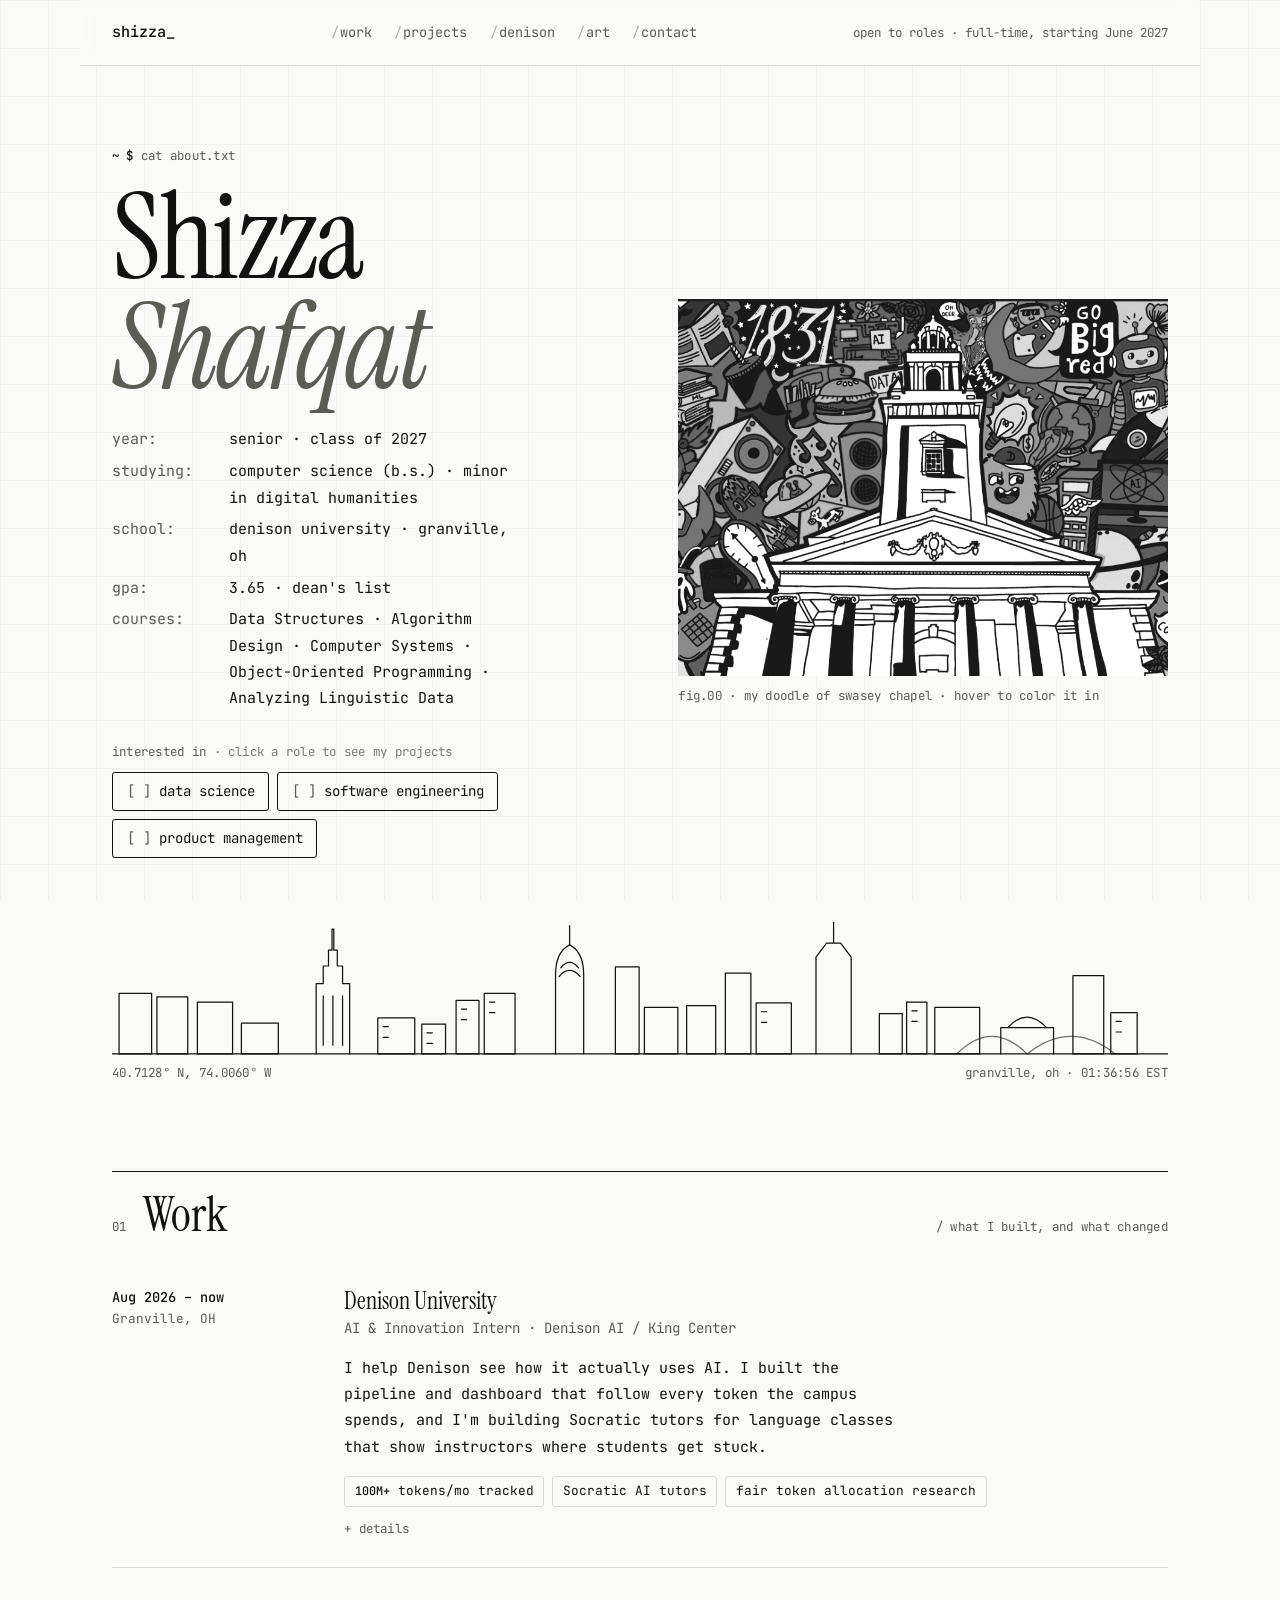
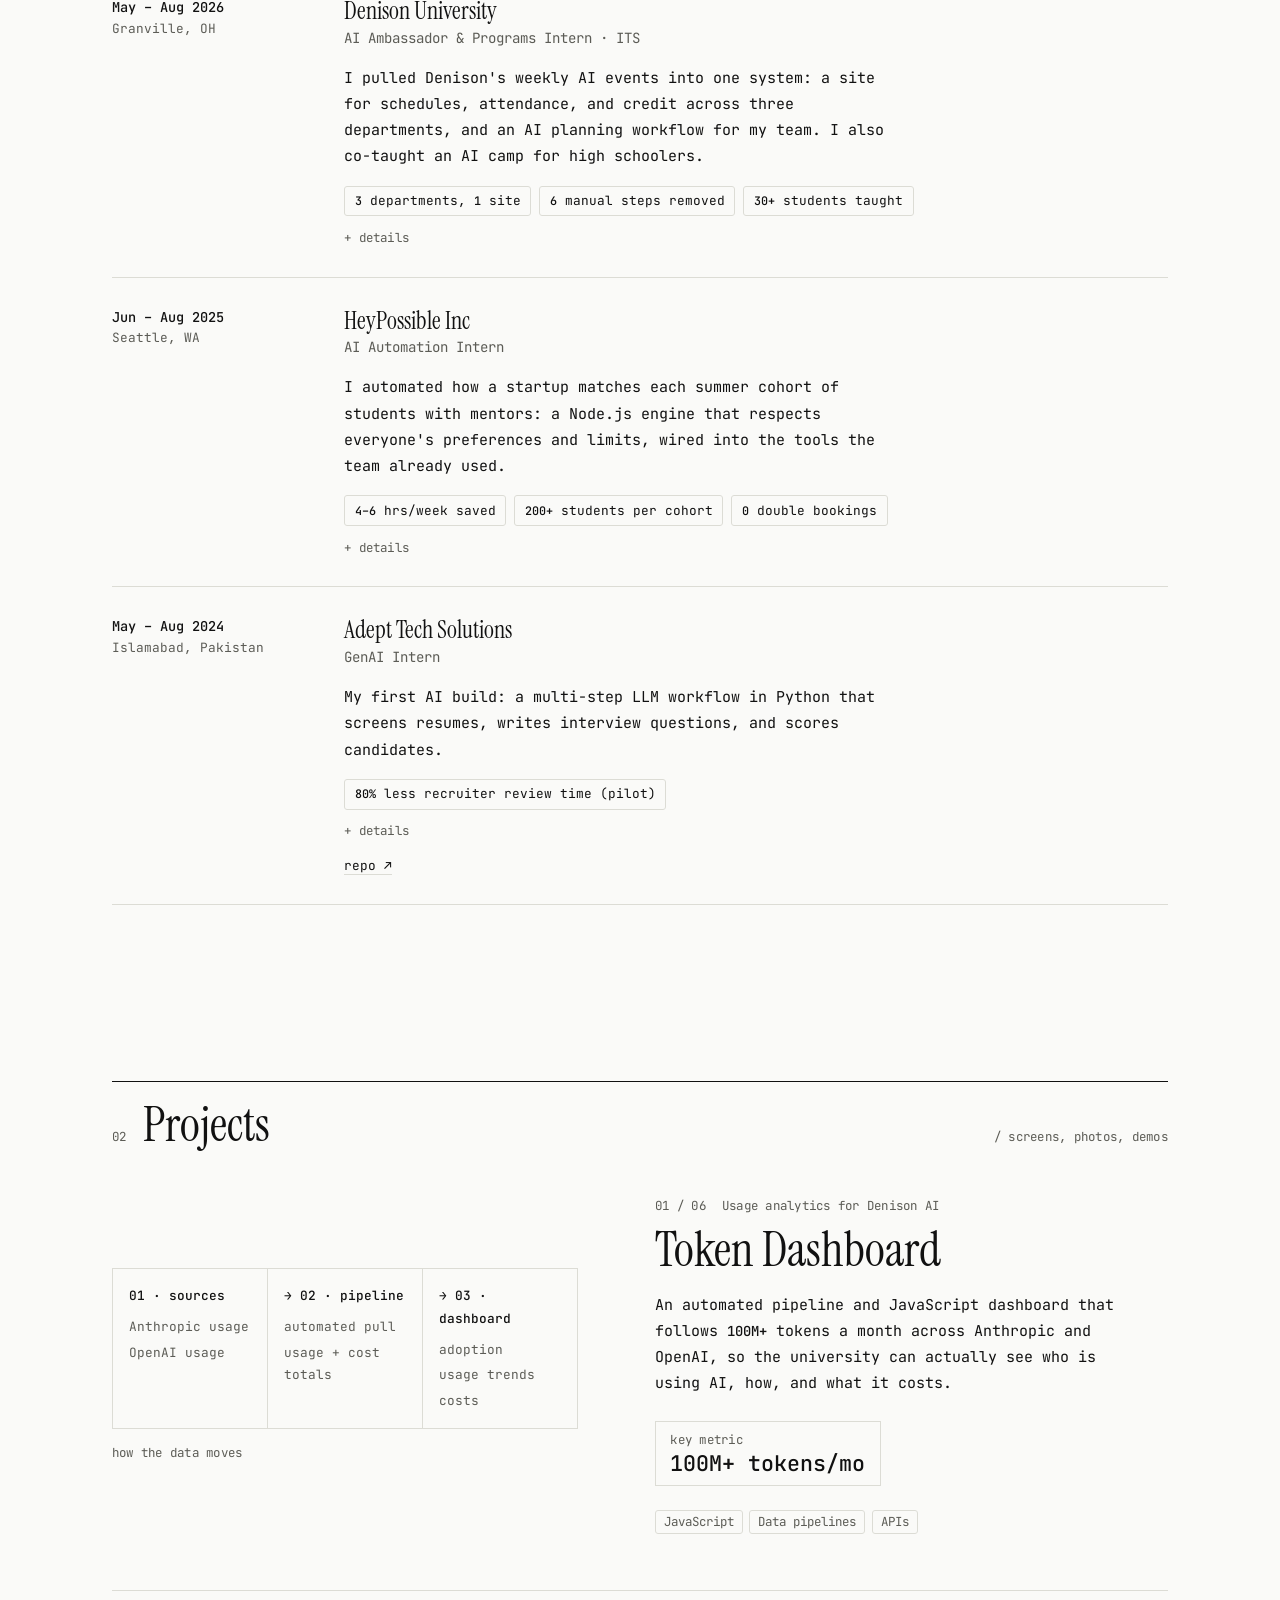
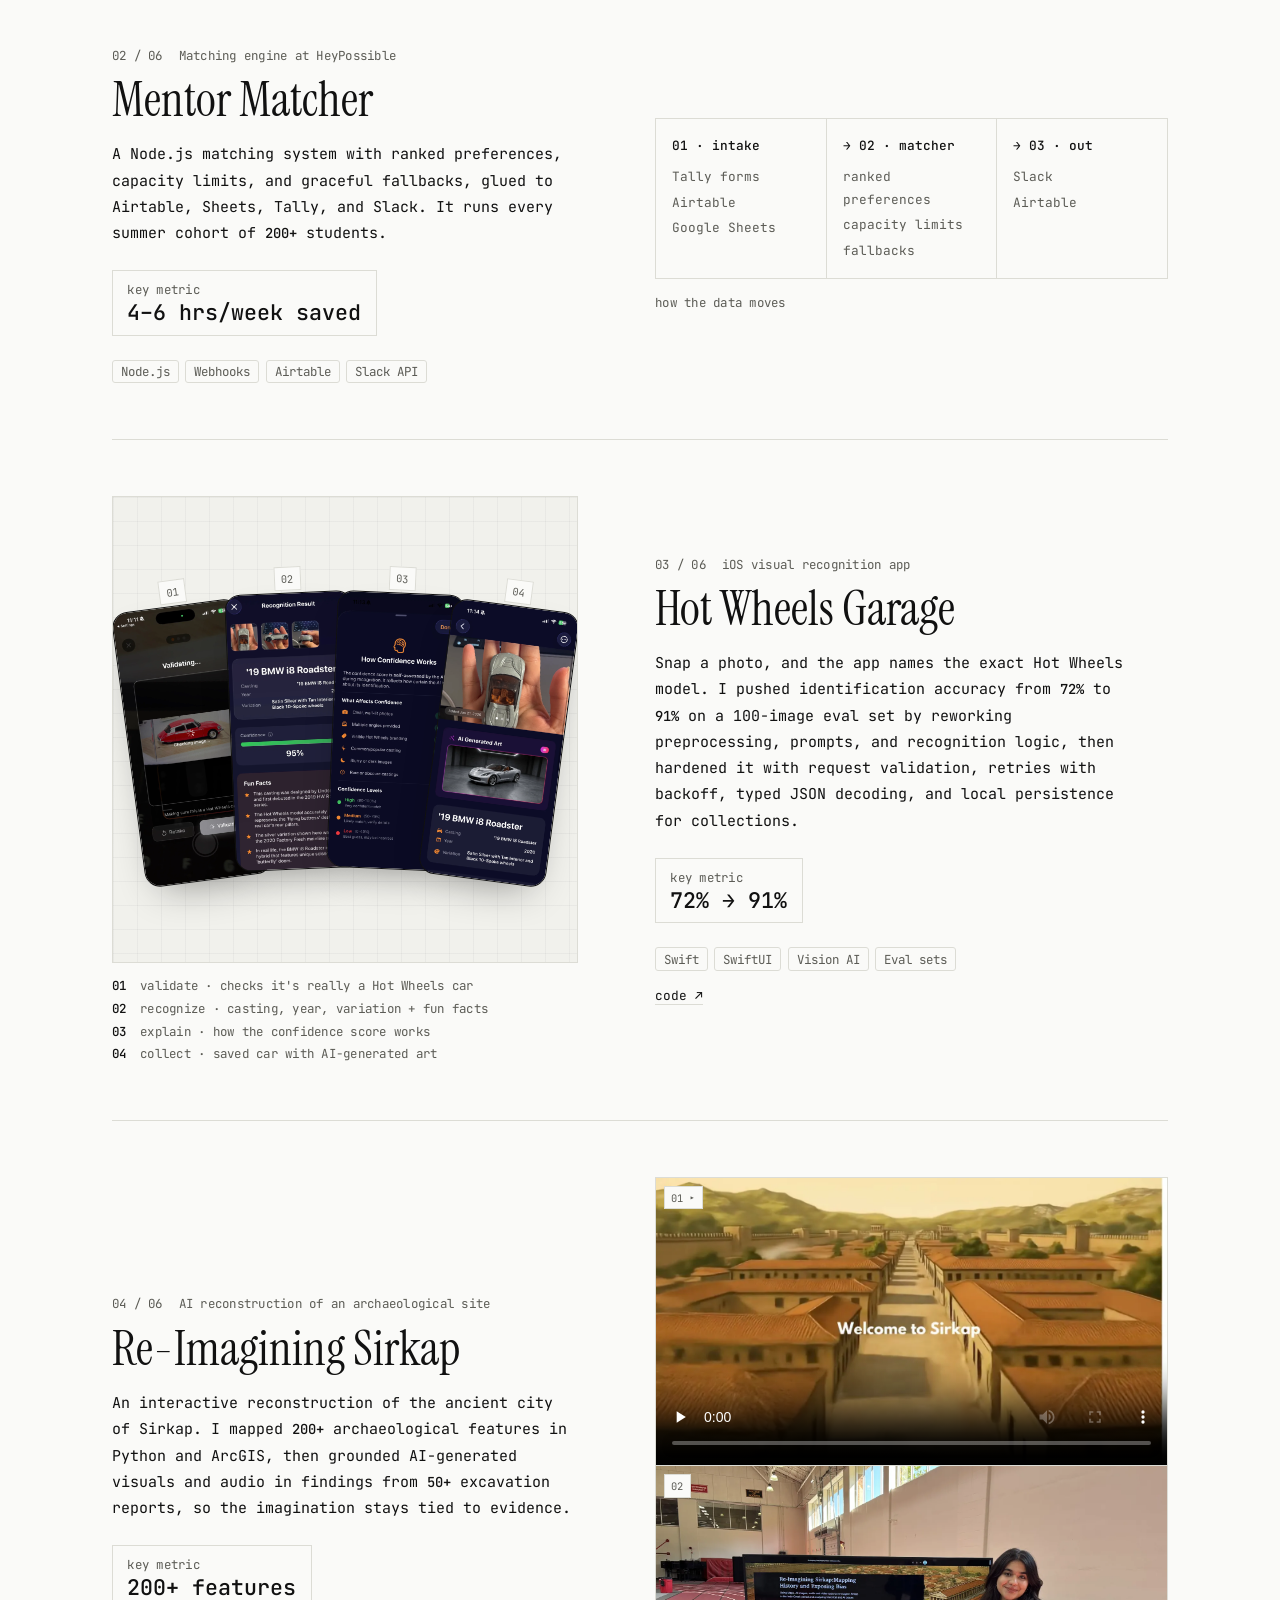
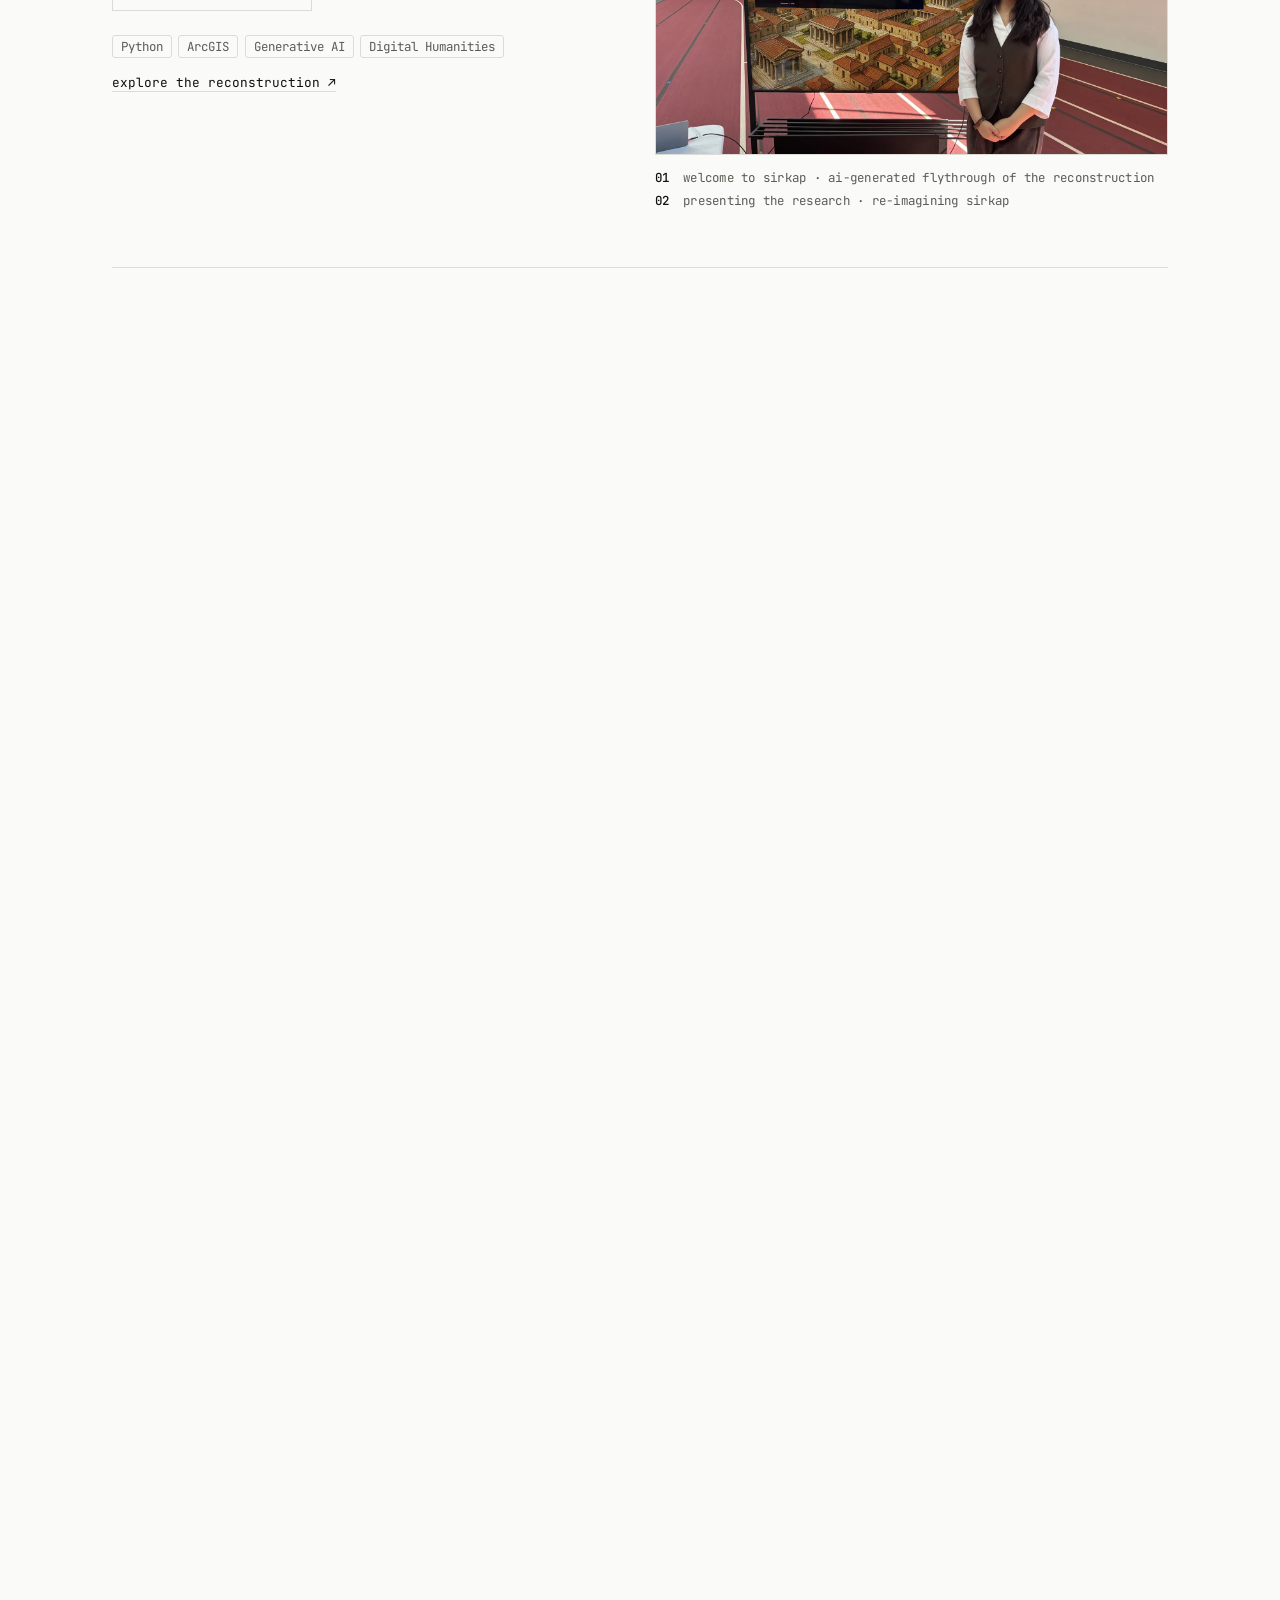
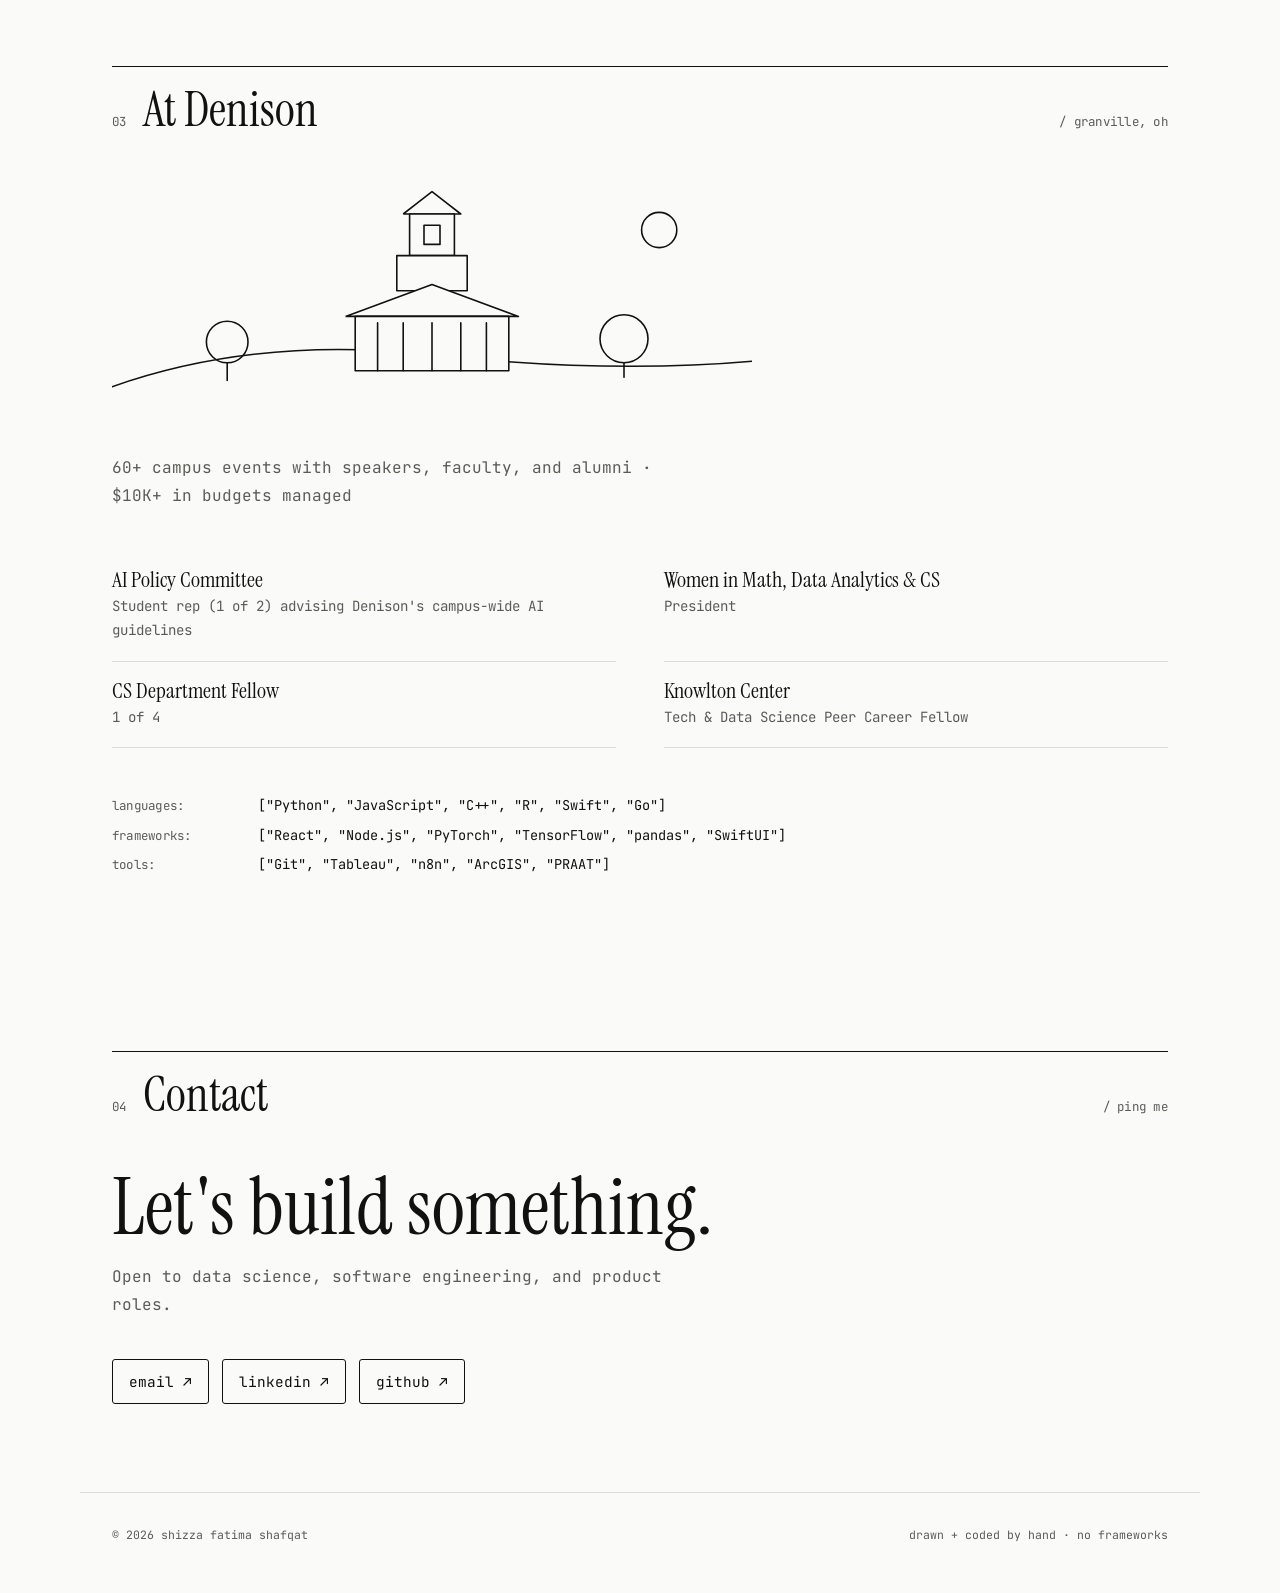
==== commit e5c7dc84: "Apply portfolio feedback: instant bio, flow diagrams, highlights, titles - Show the first-person bio" ====
--- a/index.html
+++ b/index.html
@@ -7,7 +7,7 @@
   <meta name="description" content="Shizza Fatima Shafqat: CS at Denison University. Building AI, software, and products, and drawing all of it.">
   <meta property="og:title" content="Shizza Shafqat · Data, SWE, PM">
   <meta property="og:description" content="CS at Denison. Building AI, software, and products, and drawing all of it.">
-  <meta property="og:image" content="assets/doodles/denison-doodle.jpg">
+  <meta property="og:image" content="https://shizzashafqat.github.io/portfolio/assets/doodles/denison-doodle.jpg">
   <link rel="preconnect" href="https://fonts.googleapis.com">
   <link rel="preconnect" href="https://fonts.gstatic.com" crossorigin>
   <link href="https://fonts.googleapis.com/css2?family=Instrument+Serif:ital@0;1&family=JetBrains+Mono:wght@400;500&display=swap" rel="stylesheet">
@@ -25,7 +25,7 @@
       <li><a href="art.html">art</a></li>
       <li><a href="#contact">contact</a></li>
     </ul>
-    <span class="status mono">open to 2027 roles</span>
+    <span class="status mono">open to roles · full-time, starting June 2027</span>
   </nav>
 
   <main id="top">
--- a/assets/style.css
+++ b/assets/style.css
@@ -229,6 +229,11 @@
 .vis.stack-media .video .tag { pointer-events: none; }
 
 /* nothing to show yet */
+.vis.flow { list-style: none; display: grid; grid-template-columns: repeat(3, 1fr); gap: 1px; background: var(--line); font-size: .8rem; }
+.vis.flow li { background: var(--bg); padding: 1rem; display: grid; align-content: start; gap: .2rem; color: var(--muted); }
+.vis.flow li b { color: var(--ink); font-weight: 500; margin-bottom: .35rem; }
+.vis.flow li + li b::before { content: "→ "; }
+@media (max-width: 640px) { .vis.flow { grid-template-columns: 1fr; } .vis.flow li + li b::before { content: "↓ "; } }
 .vis.empty { aspect-ratio: 4 / 3; display: grid; place-items: center; border-style: dashed; border-color: var(--muted); }
 .vis.empty svg { position: absolute; inset: 0; width: 100%; height: 100%; }
 .vis.empty path { stroke: var(--line); stroke-width: 1; vector-effect: non-scaling-stroke; fill: none; }
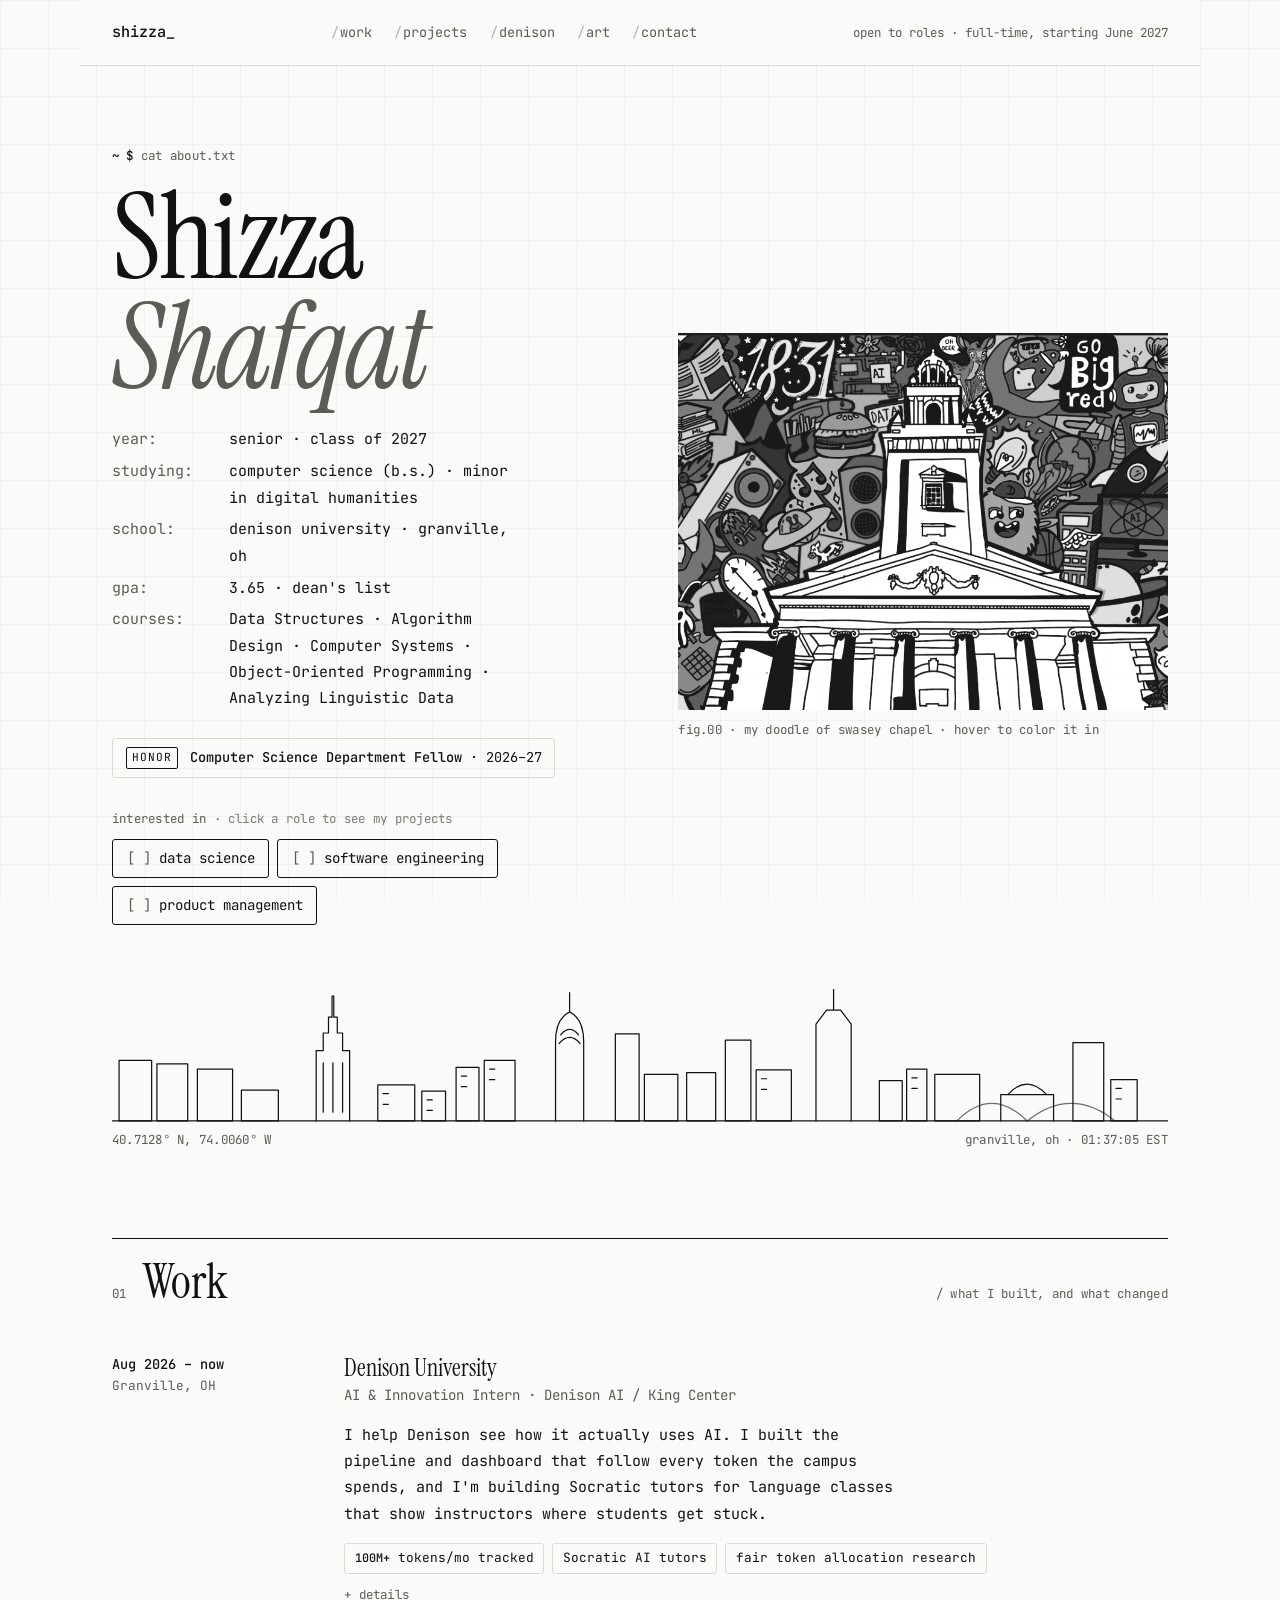
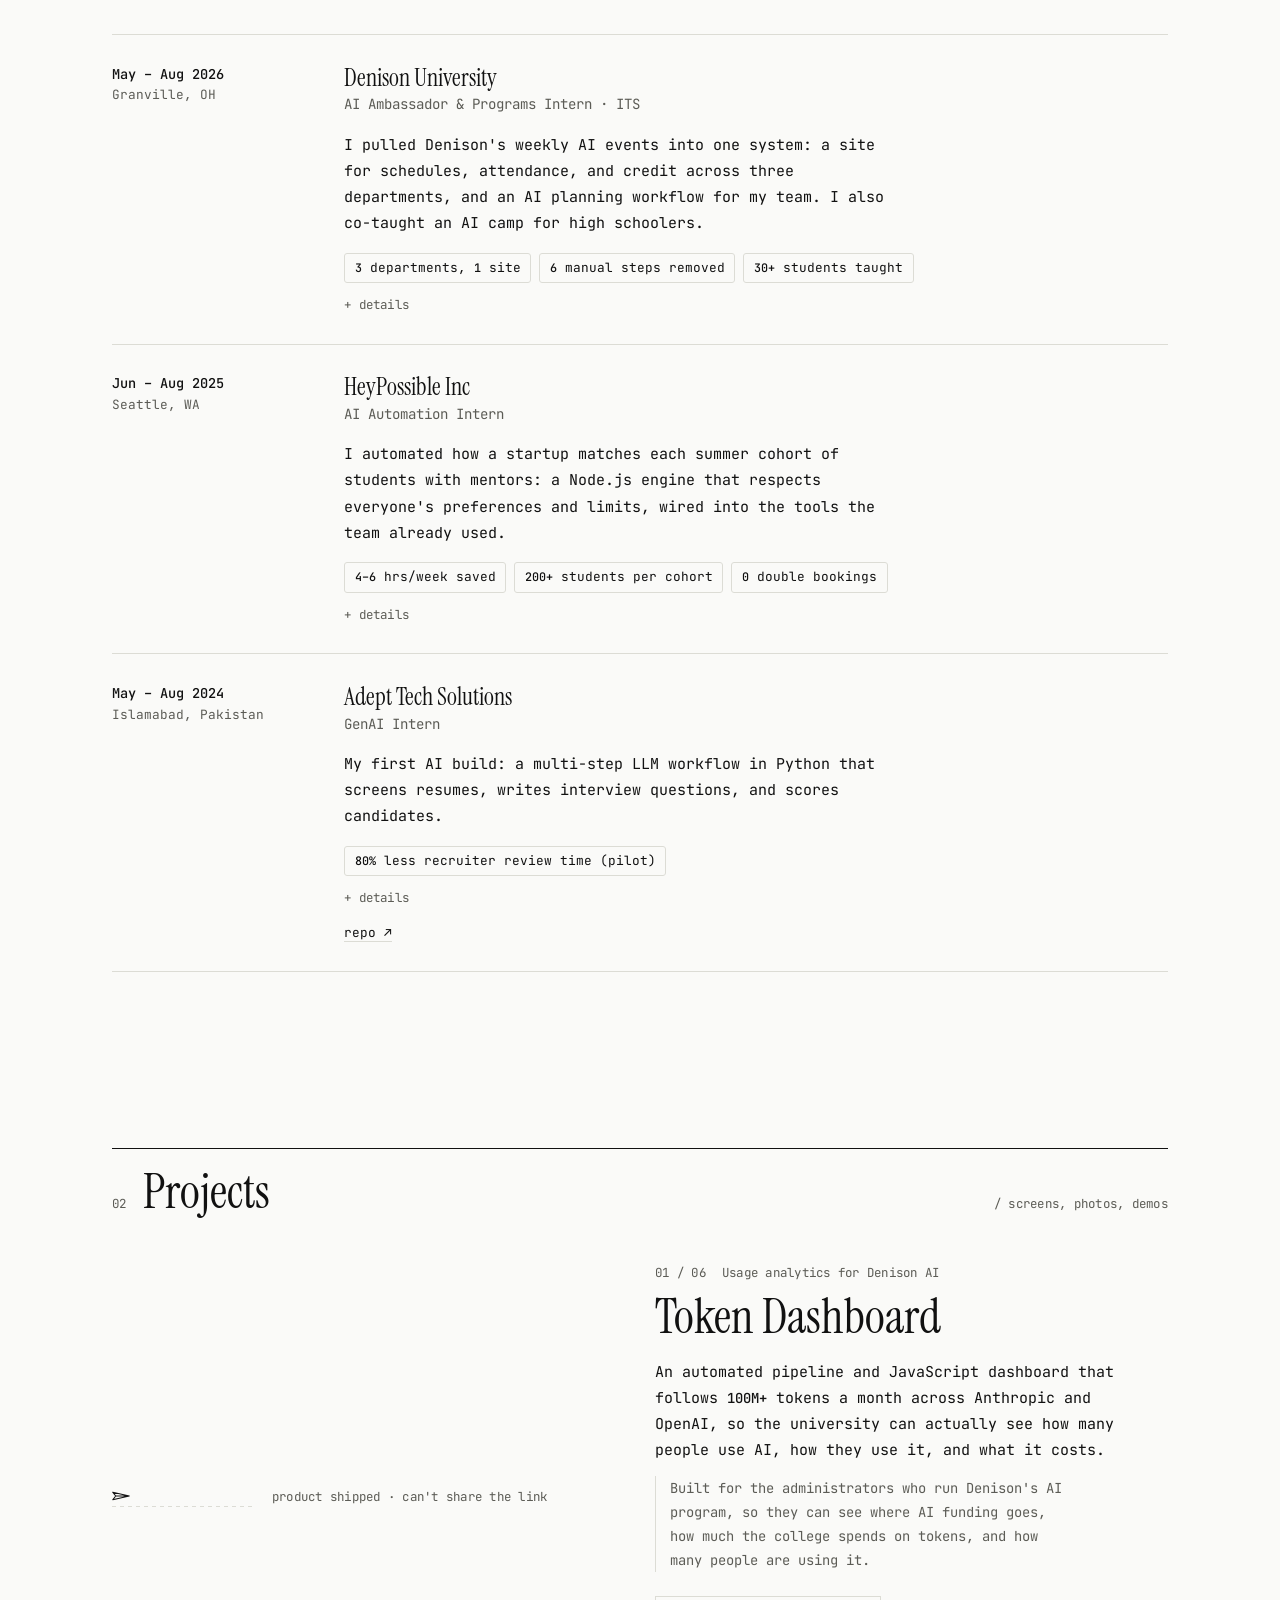
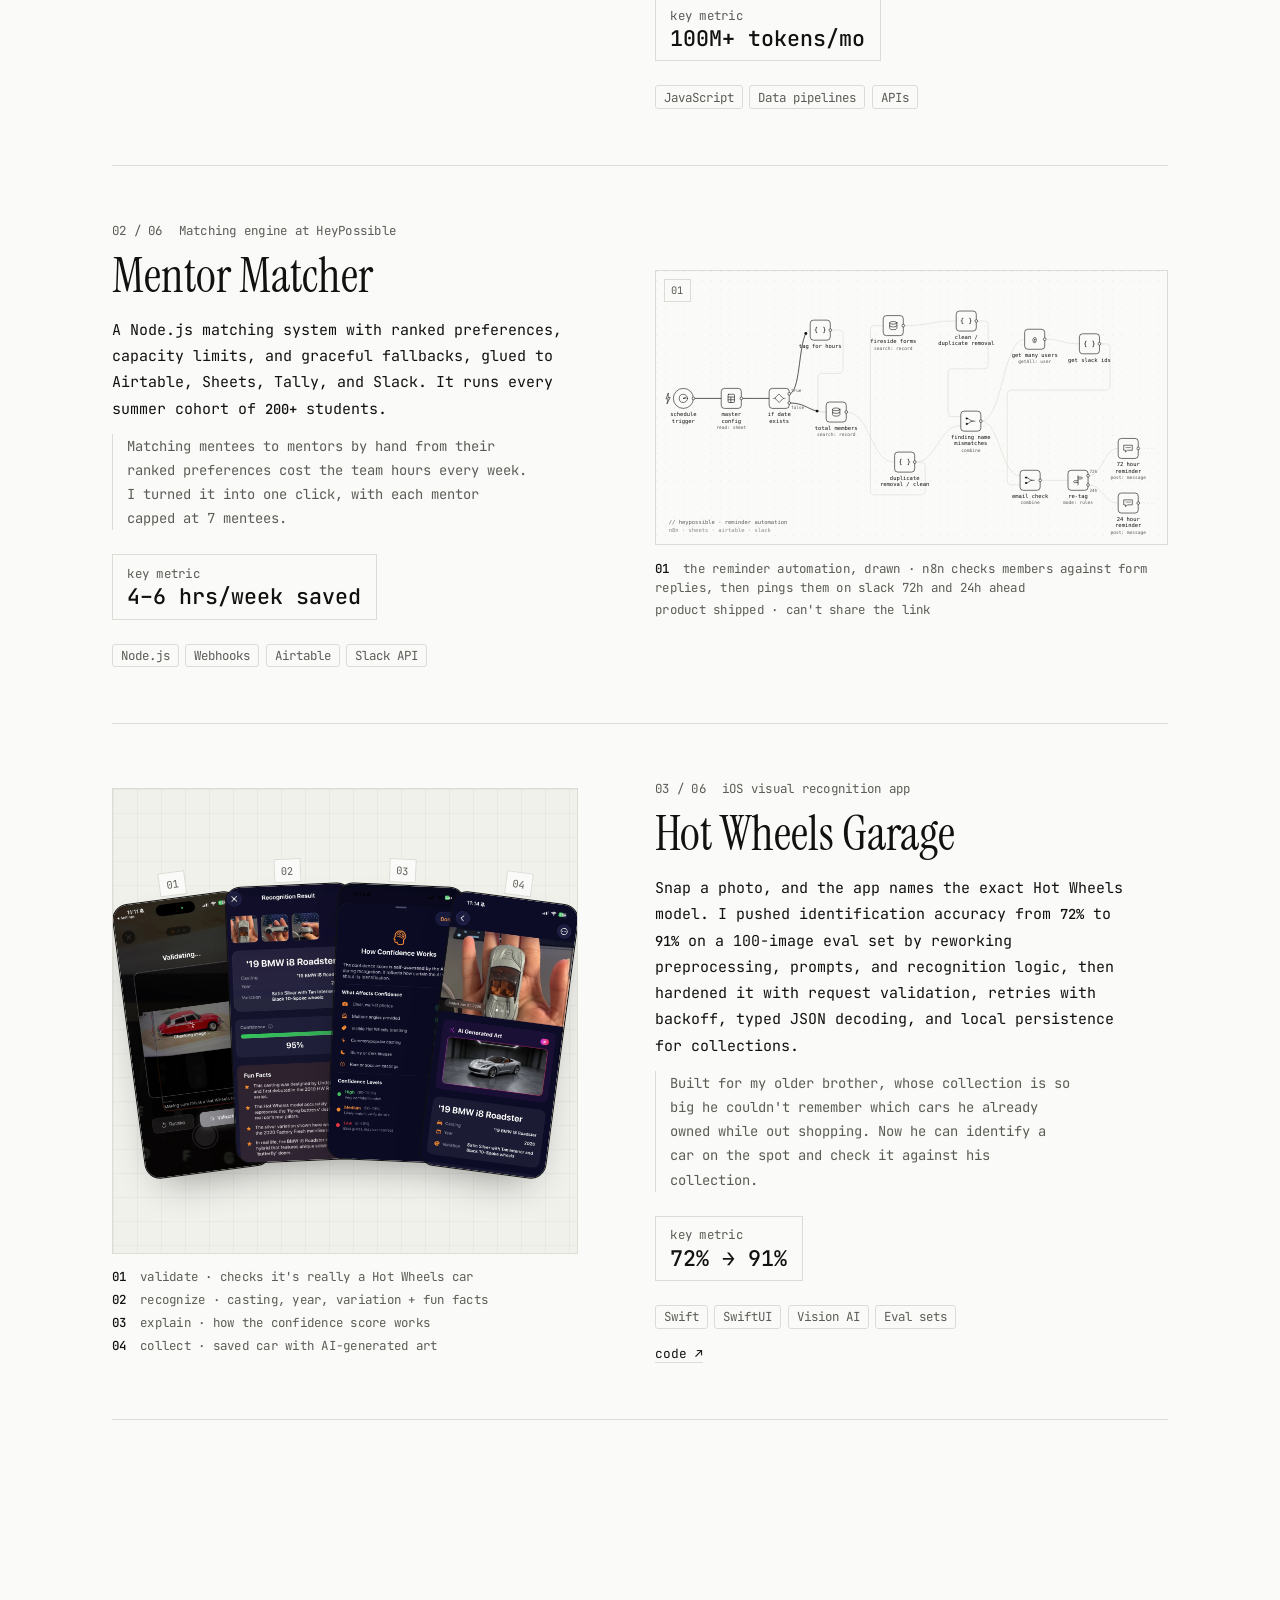
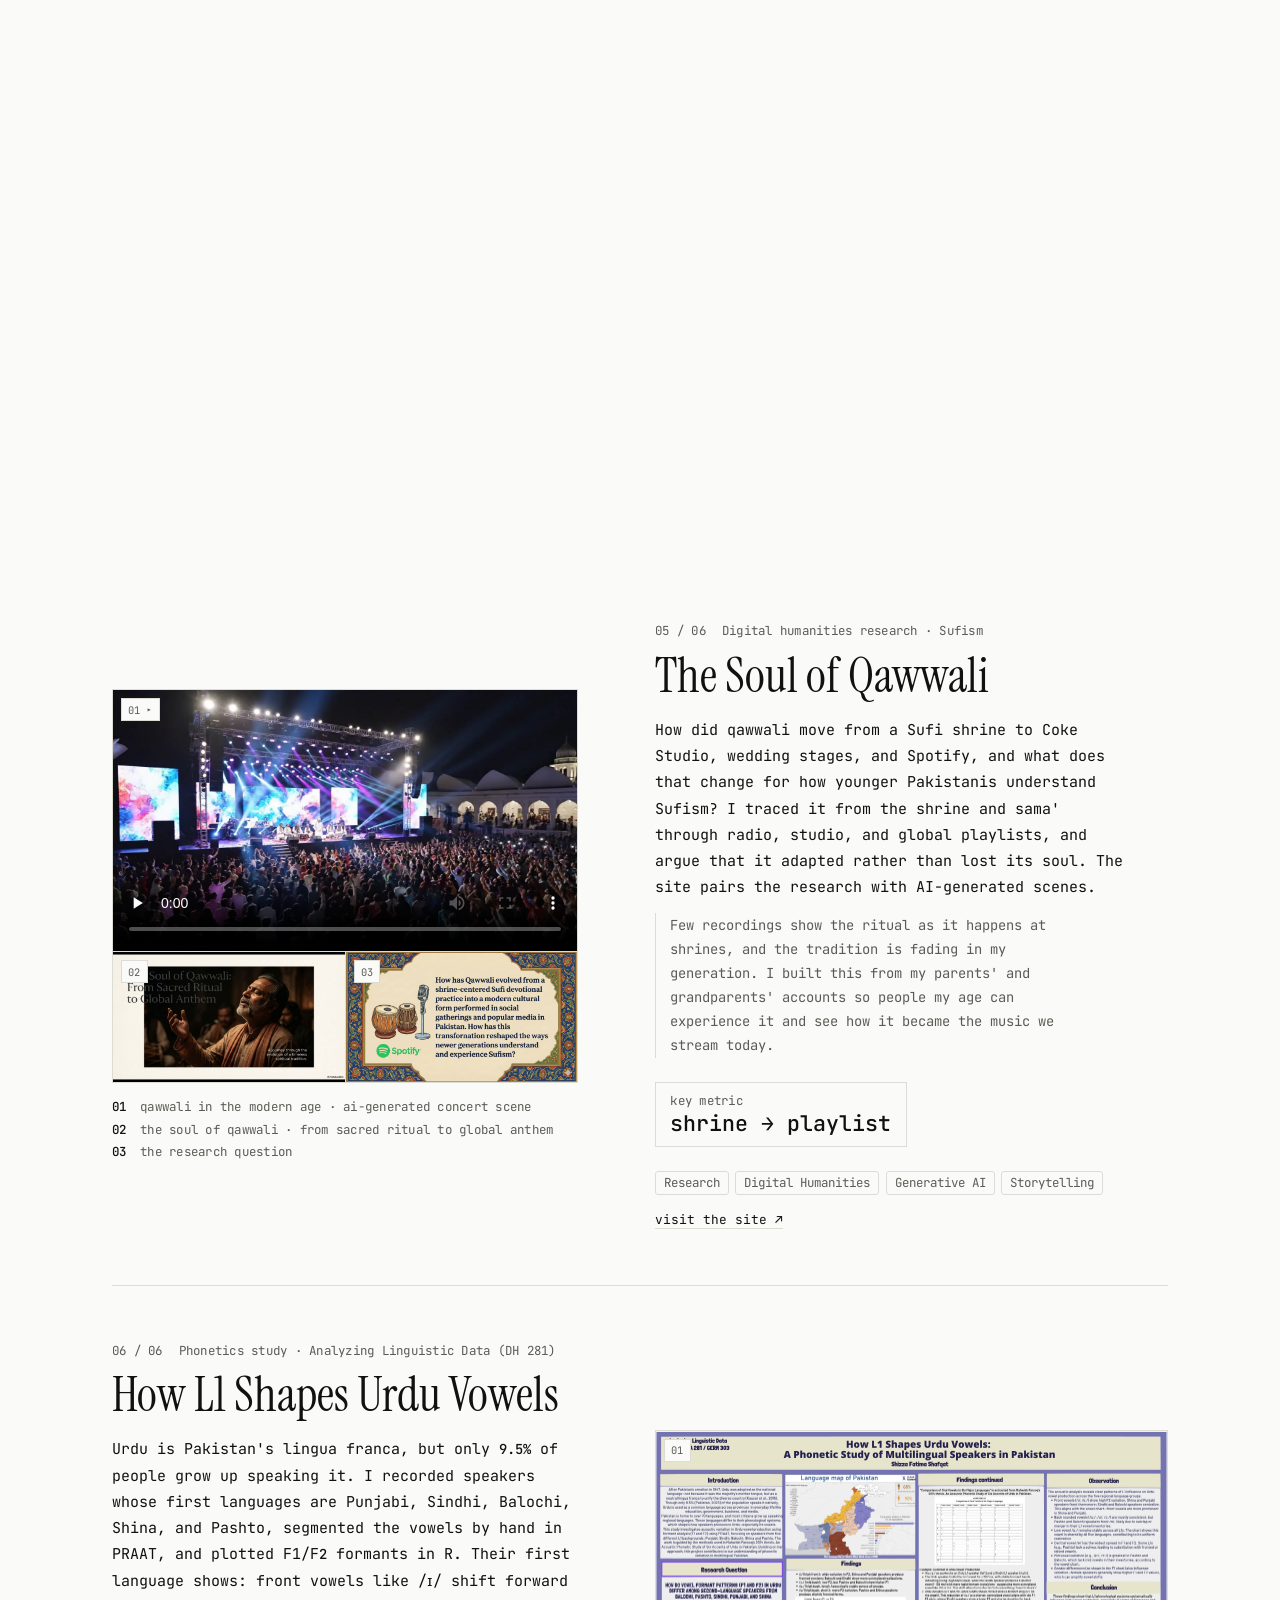
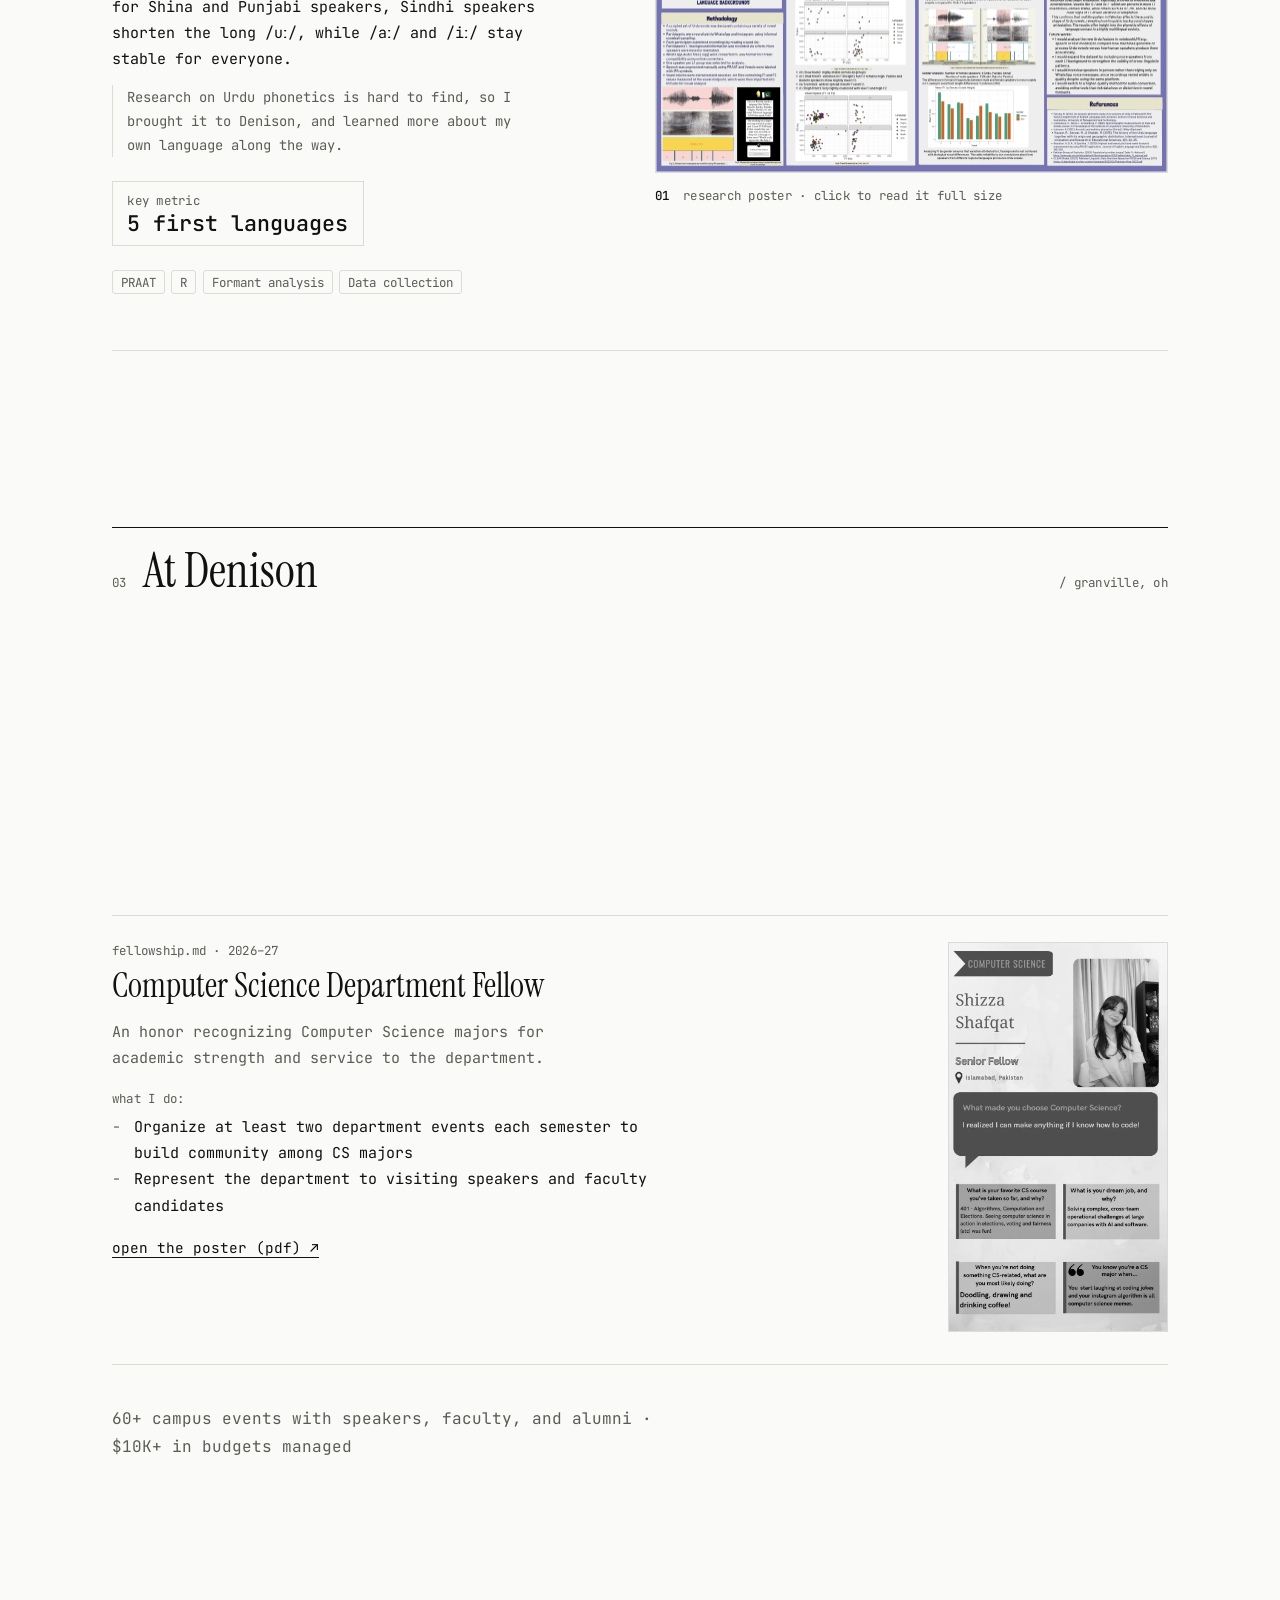
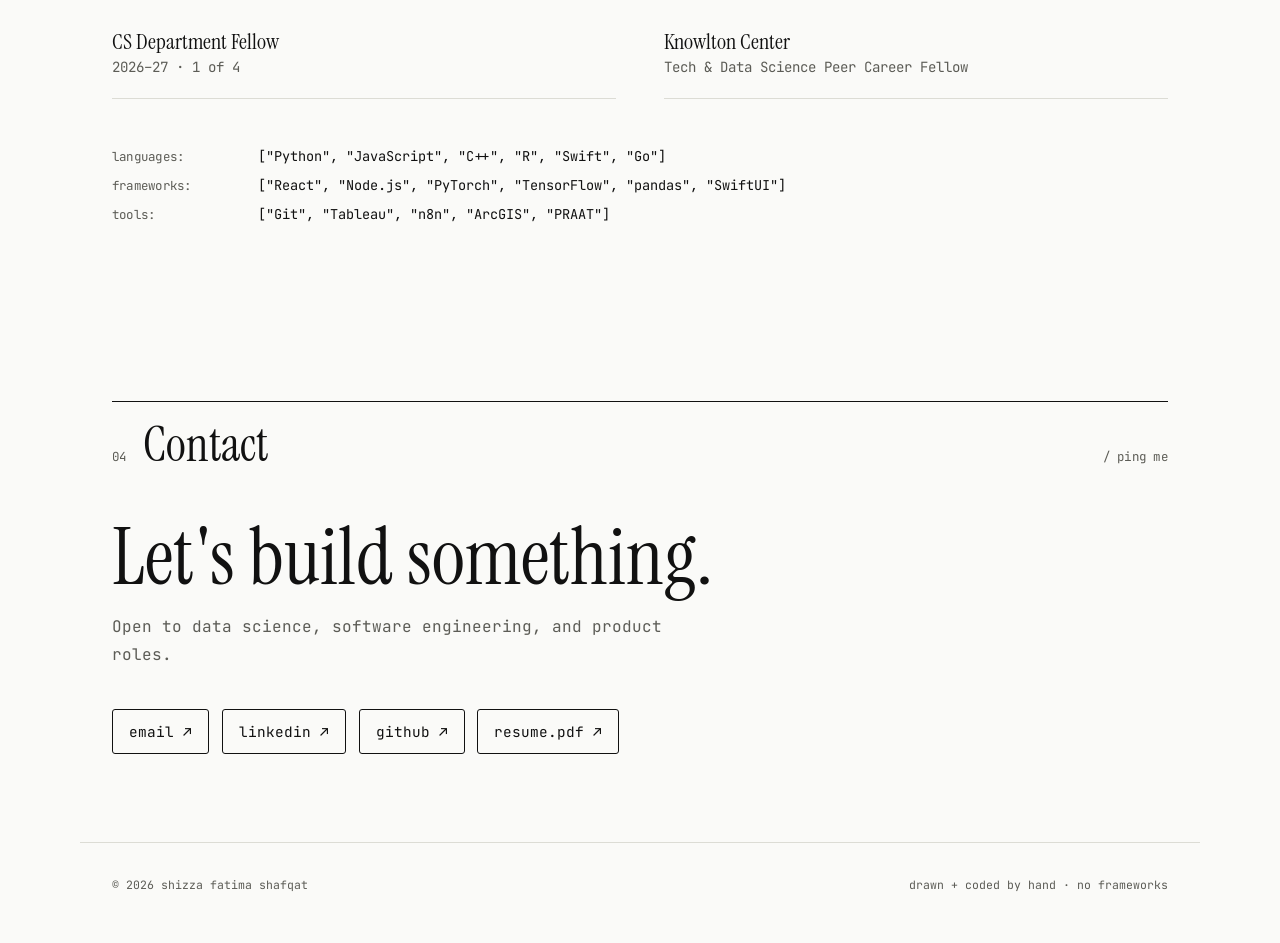
==== commit 78461d13: "Add CS Department Fellow (2026–27): home badge, At Denison entry, poster Adds a fellowship entry to " ====
--- a/index.html
+++ b/index.html
@@ -34,6 +34,7 @@
         <p class="label"><span class="prompt">~ $</span> cat about.txt</p>
         <h1 class="name">Shizza<br><em>Shafqat</em></h1>
         <dl class="about" id="about"></dl>
+        <a class="honor" id="honorBadge" href="#fellow" hidden></a>
         <div class="pick">
           <p class="label">interested in <span class="hint">· click a role to see my projects</span></p>
           <div class="lens" role="radiogroup" aria-label="Show projects for a role" id="roleButtons"></div>
@@ -63,6 +64,7 @@
     <section class="section" id="denison">
       <div class="section-head"><span class="label">03</span><h2>At Denison</h2><span class="label meta">/ granville, oh</span></div>
       <div class="scene-wide draw" id="denisonScene"></div>
+      <article class="fellow" id="fellow" hidden></article>
       <p class="lede" id="leadSummary"></p>
       <div class="roles" id="roles"></div>
       <div class="skills" id="skills"></div>
--- a/assets/style.css
+++ b/assets/style.css
@@ -229,11 +229,20 @@
 .vis.stack-media .video .tag { pointer-events: none; }
 
 /* nothing to show yet */
-.vis.flow { list-style: none; display: grid; grid-template-columns: repeat(3, 1fr); gap: 1px; background: var(--line); font-size: .8rem; }
-.vis.flow li { background: var(--bg); padding: 1rem; display: grid; align-content: start; gap: .2rem; color: var(--muted); }
-.vis.flow li b { color: var(--ink); font-weight: 500; margin-bottom: .35rem; }
-.vis.flow li + li b::before { content: "→ "; }
-@media (max-width: 640px) { .vis.flow { grid-template-columns: 1fr; } .vis.flow li + li b::before { content: "↓ "; } }
+.vis.shipped { border: 0; background: none; display: flex; align-items: flex-end; gap: 1rem; }
+.runway { position: relative; display: block; width: 9rem; height: 2.5rem; flex-shrink: 0;
+  background: linear-gradient(90deg, var(--line) 50%, transparent 0) bottom left / 8px 1px repeat-x; }
+.plane { position: absolute; left: 0; bottom: 2px; width: 18px; height: 18px;
+  fill: none; stroke: var(--ink); stroke-width: 1.5; stroke-linejoin: round;
+  animation: takeoff 4.2s cubic-bezier(.45,0,.55,1) infinite; }
+@keyframes takeoff {
+  0% { transform: translate(0, 0); opacity: 0; }
+  8% { opacity: 1; }
+  45% { transform: translate(4.5rem, 0) rotate(0); }
+  75% { transform: translate(7.5rem, -1.4rem) rotate(-20deg); opacity: 1; }
+  90%, 100% { transform: translate(9.5rem, -2.4rem) rotate(-24deg); opacity: 0; }
+}
+@media (prefers-reduced-motion: reduce) { .plane { animation: none; transform: translate(4.5rem, 0); } }
 .vis.empty { aspect-ratio: 4 / 3; display: grid; place-items: center; border-style: dashed; border-color: var(--muted); }
 .vis.empty svg { position: absolute; inset: 0; width: 100%; height: 100%; }
 .vis.empty path { stroke: var(--line); stroke-width: 1; vector-effect: non-scaling-stroke; fill: none; }
@@ -244,6 +253,7 @@
 .sp-body .idx { display: flex; gap: 1rem; margin-bottom: .6rem; }
 .sp-body h3 { font: 400 clamp(2.2rem, 4vw, 3rem)/1.05 var(--serif); margin-bottom: 1rem; }
 .sp-body p { margin-bottom: 1.5rem; max-width: 52ch; }
+.sp-body p.why { margin-top: -.75rem; padding-left: .9rem; border-left: 1px solid var(--line); color: var(--muted); font-size: .92em; }
 .metric {
   display: inline-flex; flex-direction: column; gap: .1rem;
   border: 1px solid var(--line); padding: .6rem .9rem; margin-bottom: 1.5rem;
@@ -260,6 +270,22 @@
 .role { padding: 1.1rem 0; border-bottom: 1px solid var(--line); }
 .role h3 { font: 400 1.35rem/1.2 var(--serif); }
 .role p { font-size: .88rem; color: var(--muted); }
+/* the department fellowship: a one-line badge in the hero, the full entry here */
+.honor { display: inline-flex; align-items: center; gap: .7rem; margin: -.8rem 0 2rem; padding: .45rem .8rem; border: 1px solid var(--line); border-radius: 3px; font-size: .85rem; transition: border-color .2s, background .2s; }
+.honor[hidden], .fellow[hidden] { display: none; }
+.honor:hover { border-color: var(--ink); background: var(--hover); }
+.honor .tag { font-size: .7rem; text-transform: uppercase; letter-spacing: .08em; border: 1px solid var(--ink); padding: 0 .35rem; border-radius: 2px; }
+.honor b { font-weight: 500; }
+.fellow { display: grid; grid-template-columns: minmax(0, 1fr) 220px; gap: 2.5rem; align-items: start; padding: 1.6rem 0 2rem; margin-bottom: 2.5rem; border-top: 1px solid var(--line); border-bottom: 1px solid var(--line); scroll-margin-top: 5rem; }
+.fellow h3 { font: 400 clamp(1.6rem, 3vw, 2.1rem)/1.15 var(--serif); margin: .4rem 0 .8rem; }
+.fellow .blurb { color: var(--muted); max-width: 56ch; margin-bottom: 1.2rem; }
+.fellow ul { list-style: none; margin: .3rem 0 1.2rem; max-width: 60ch; }
+.fellow li { padding-left: 1.4rem; text-indent: -1.4rem; }
+.fellow li::before { content: "- "; color: var(--muted); display: inline-block; width: 1.4rem; text-indent: 0; }
+.fellow .links a { border-bottom: 1px solid var(--ink); font-size: .9rem; }
+.fellow-poster img { width: 100%; border: 1px solid var(--line); filter: grayscale(1); transition: filter .4s, border-color .2s; }
+.fellow-poster:hover img { filter: none; border-color: var(--ink); }
+@media (max-width: 720px) { .fellow { grid-template-columns: 1fr; } .fellow-poster img { max-width: 240px; } }
 .skills { display: grid; gap: .6rem; }
 .skills .row { display: grid; grid-template-columns: 130px 1fr; gap: 1rem; align-items: baseline; }
 .skills .items { font: .85rem var(--mono); }
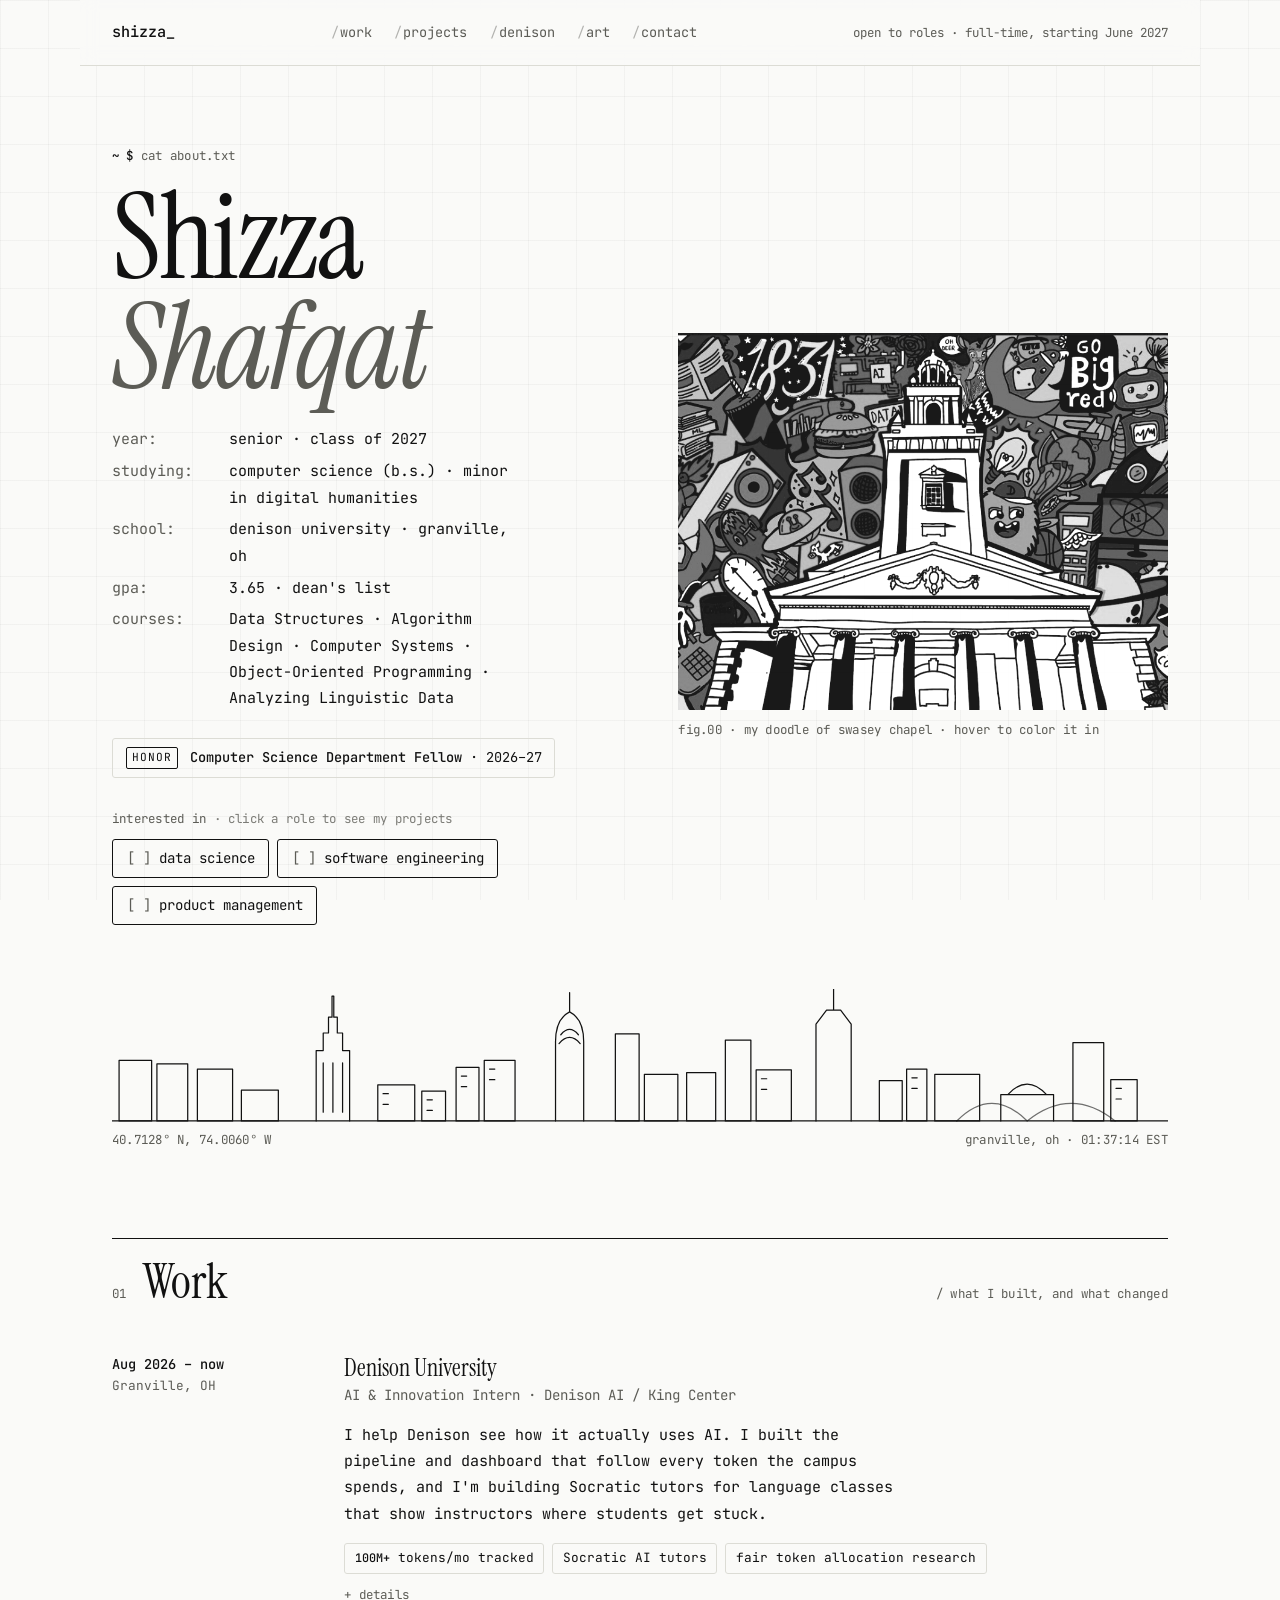
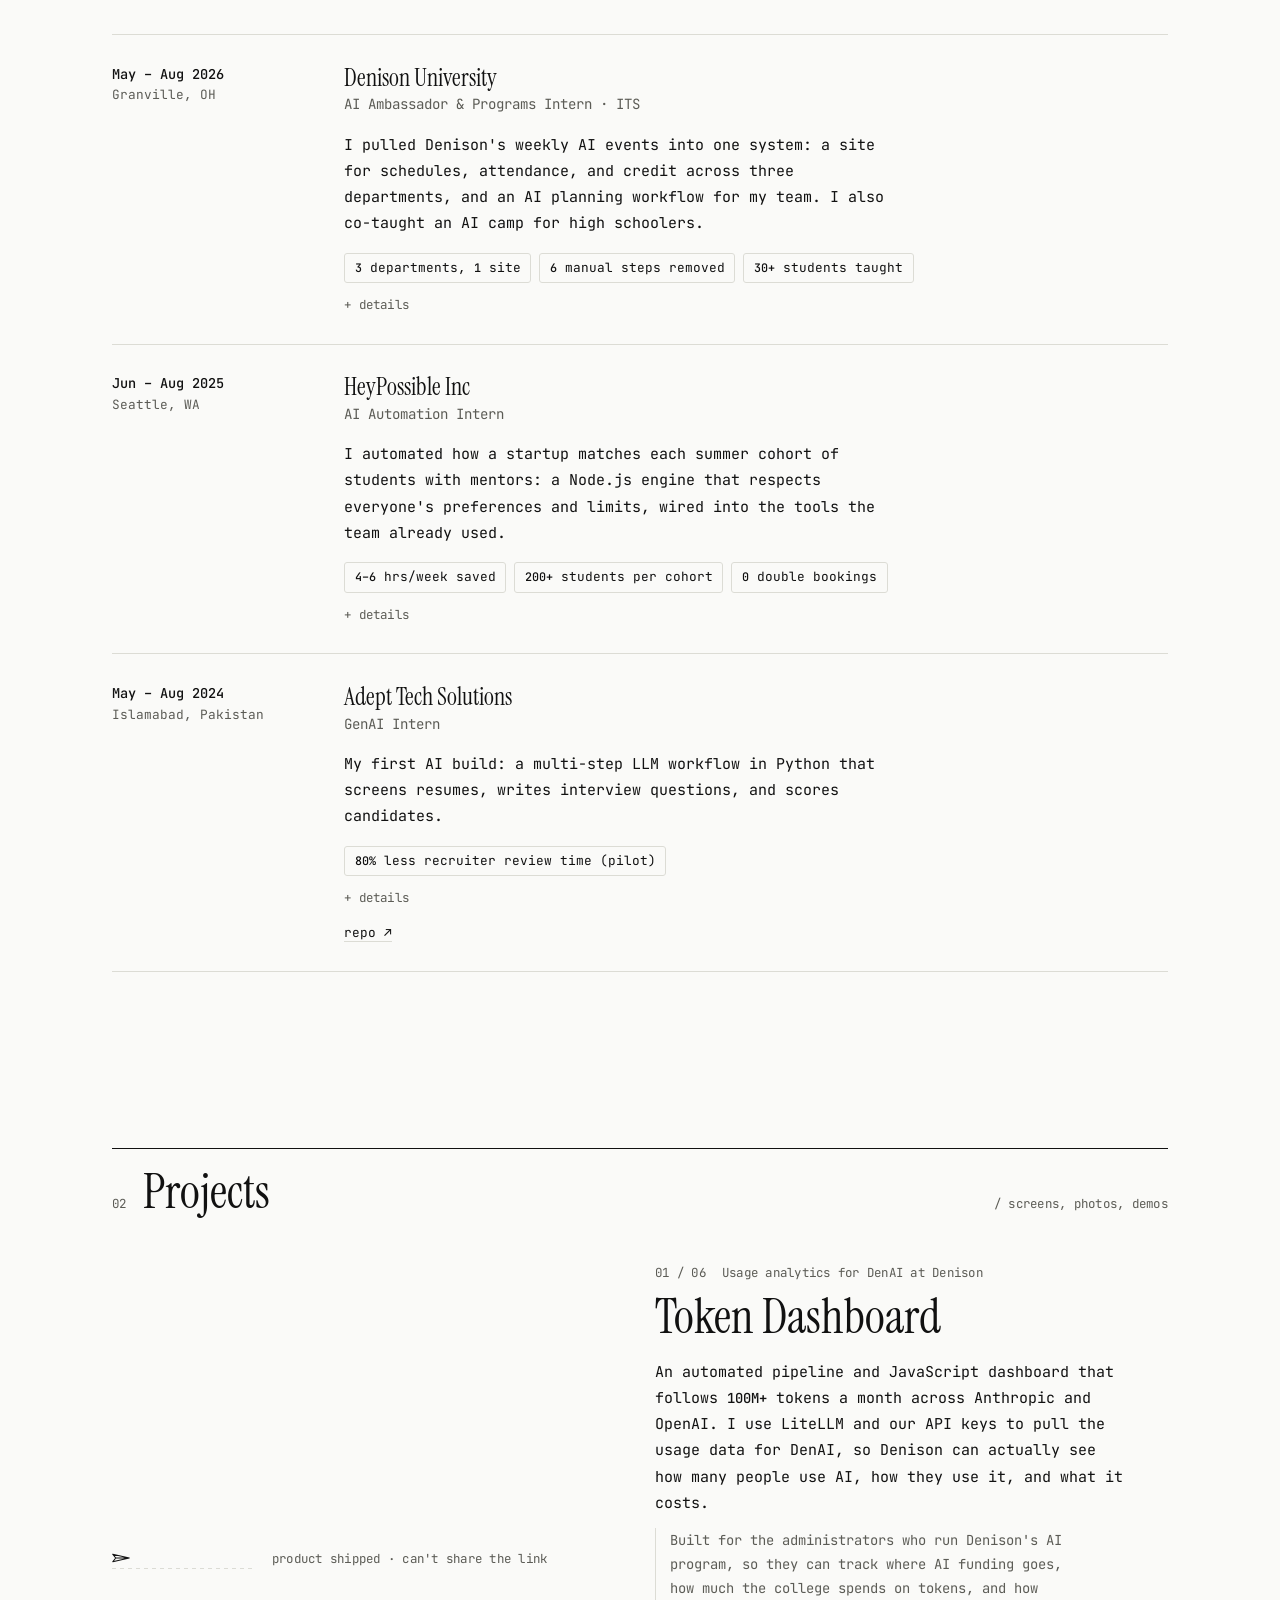
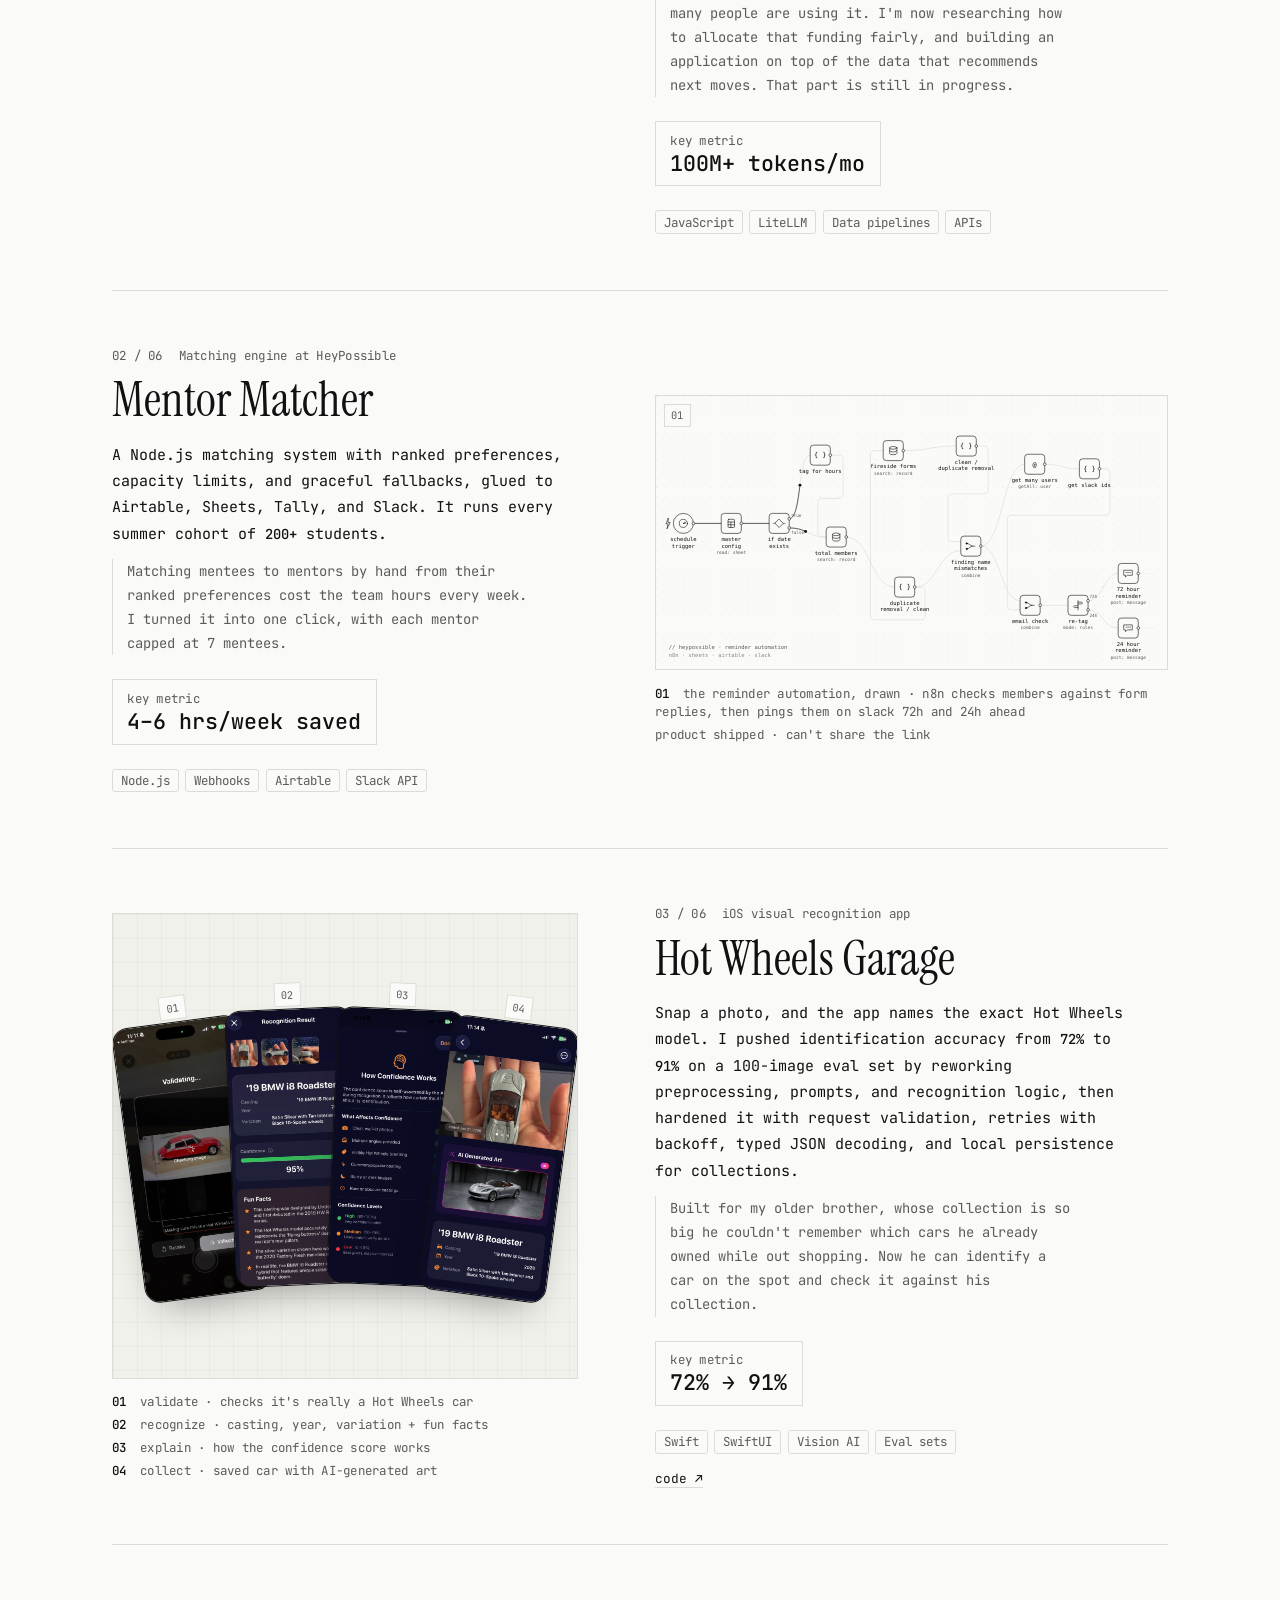
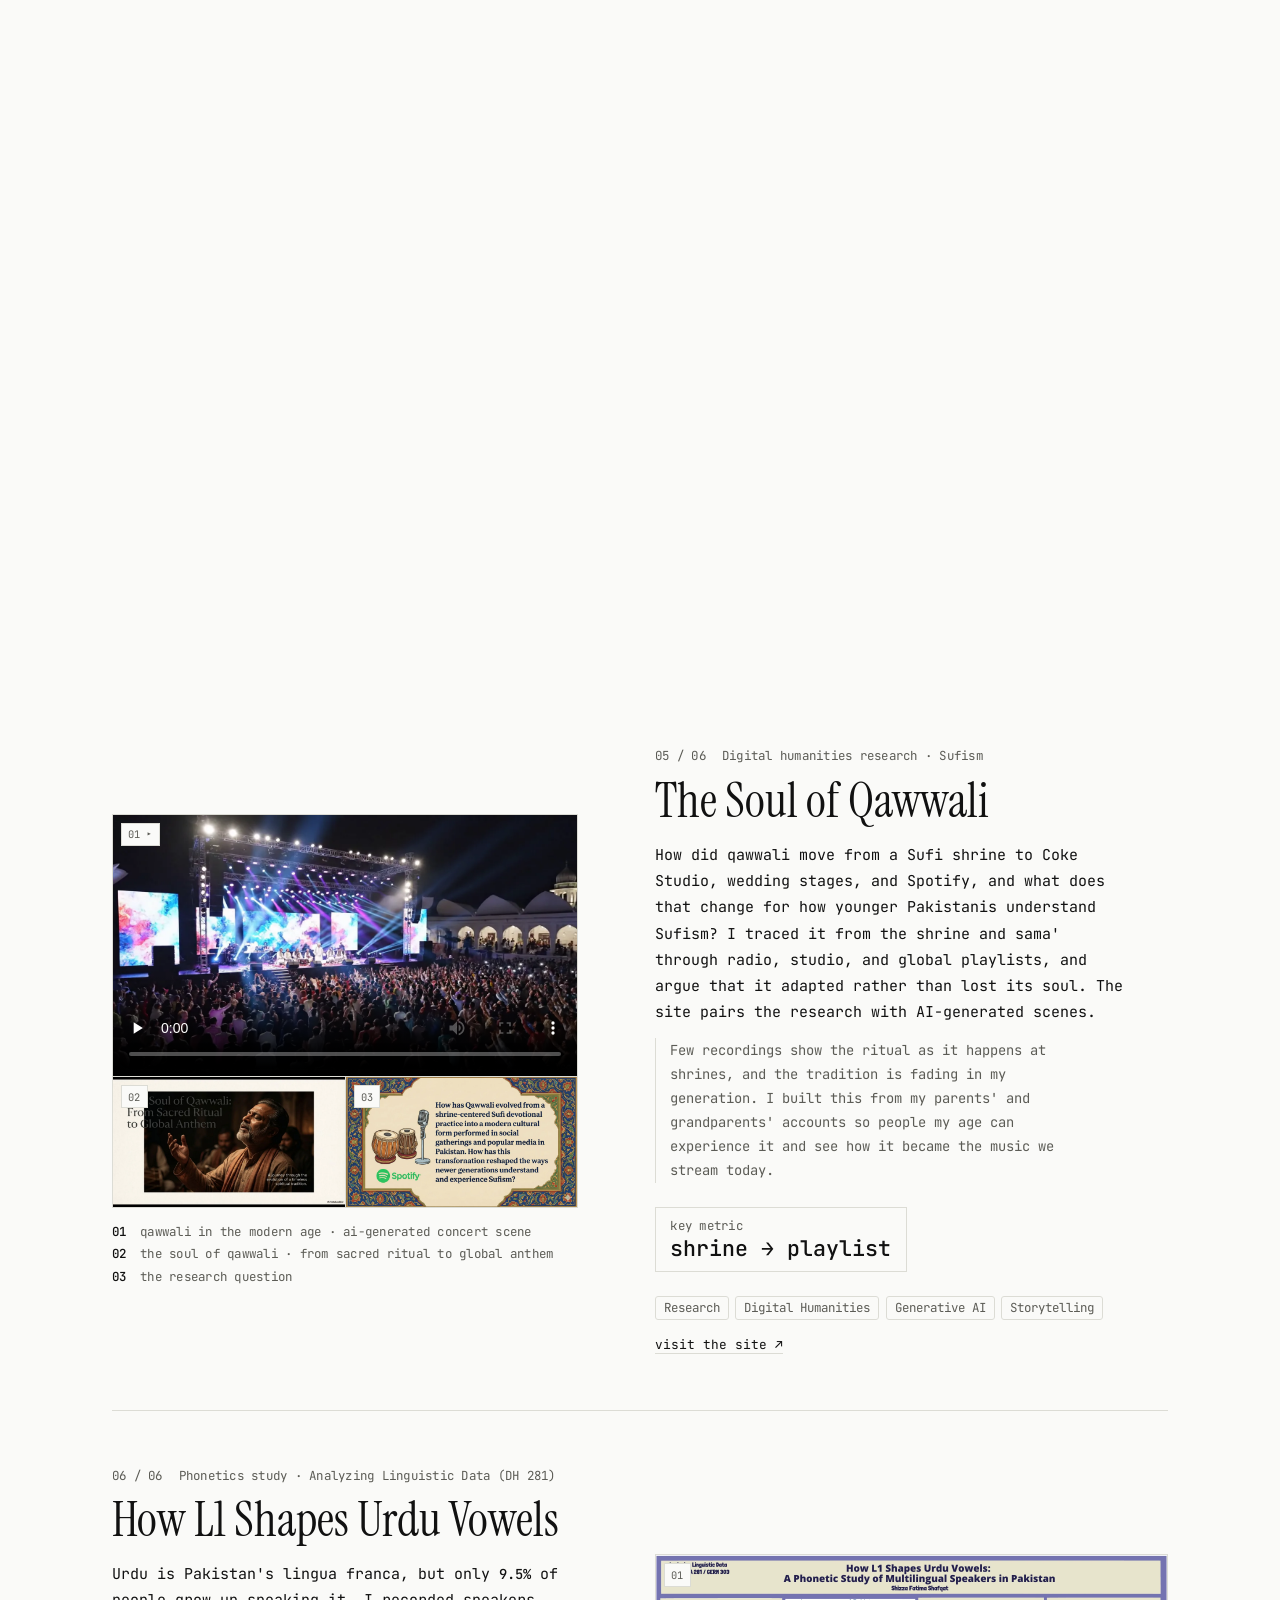
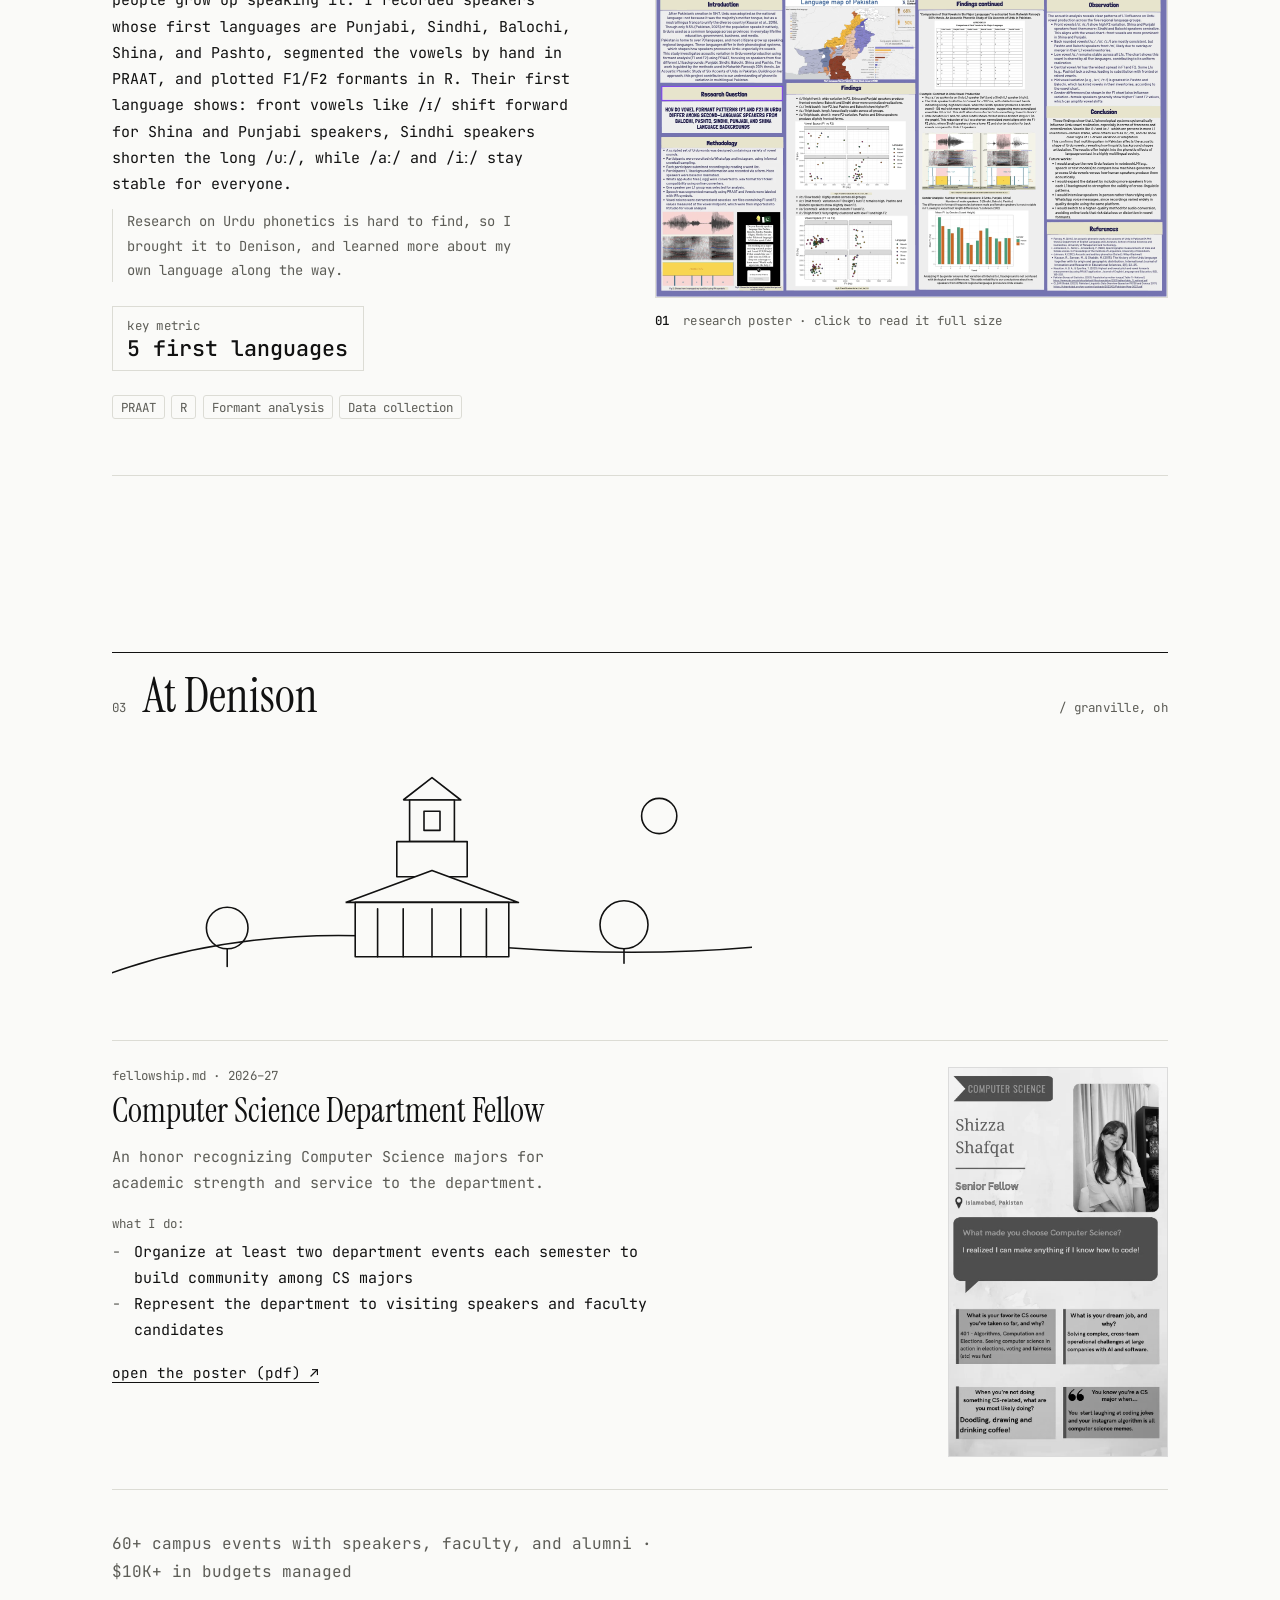
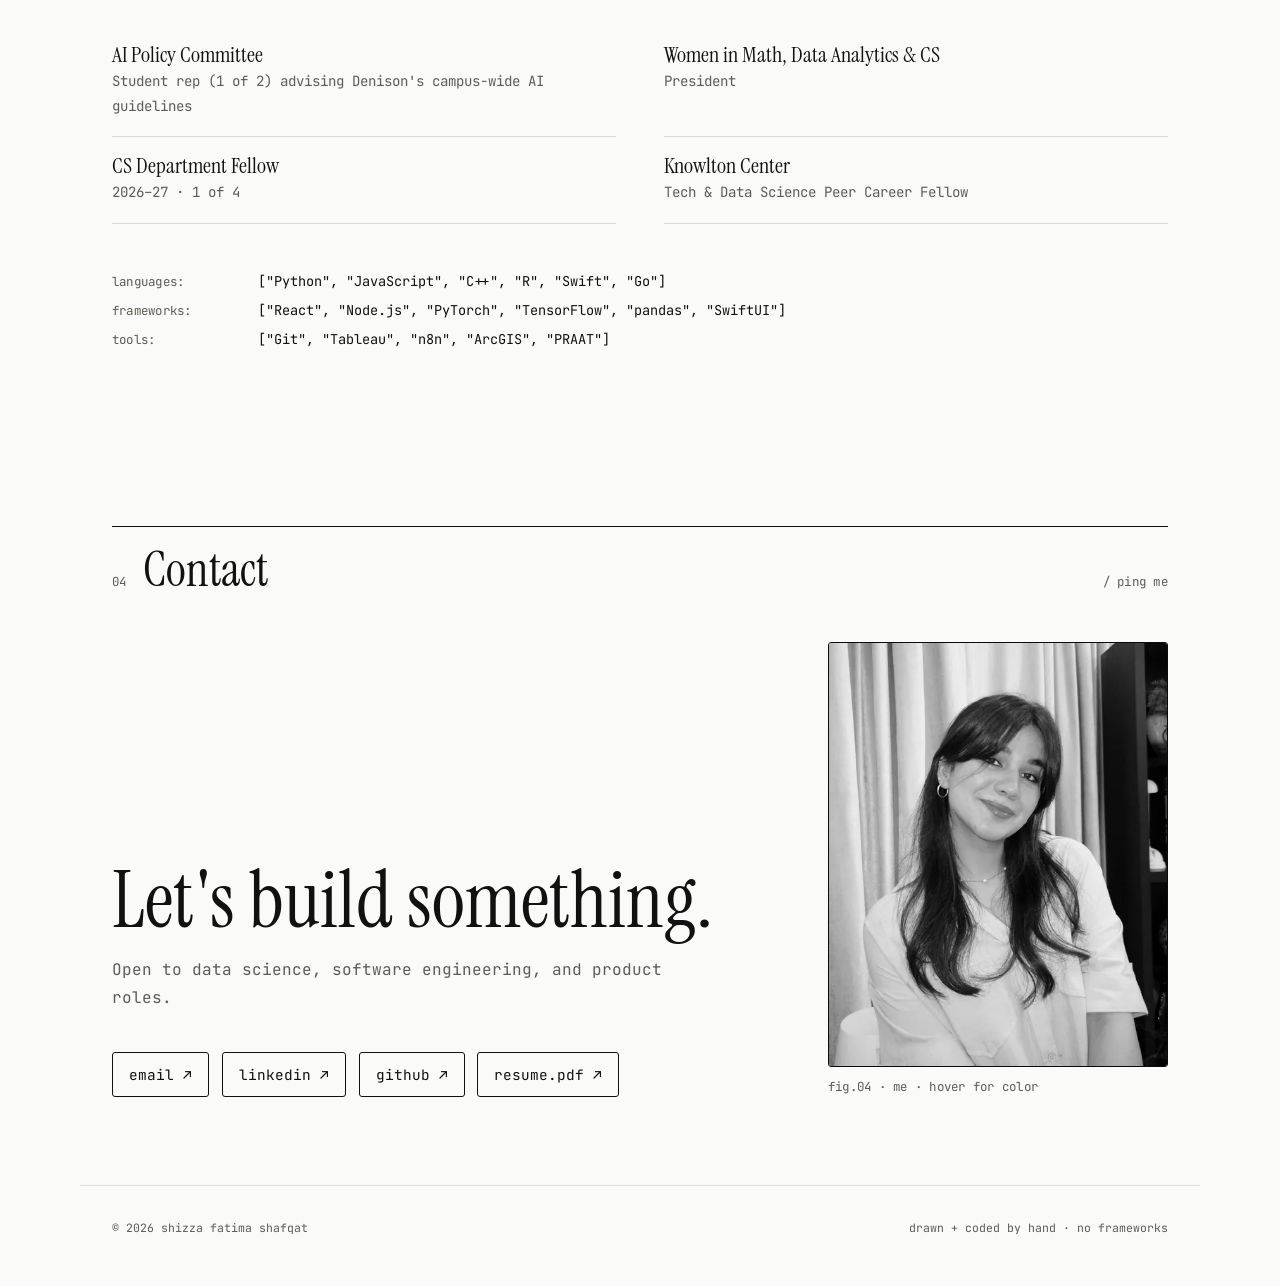
==== commit 5a3fedcf: "Add portrait to the contact section (classic and IDE versions) Cropped to 4:5 and compressed to WebP" ====
--- a/index.html
+++ b/index.html
@@ -72,9 +72,17 @@
 
     <section class="section contact" id="contact">
       <div class="section-head"><span class="label">04</span><h2>Contact</h2><span class="label meta">/ ping me</span></div>
-      <h2 class="big">Let's build something.</h2>
-      <p class="lede">Open to data science, software engineering, and product roles.</p>
-      <div class="contact-links mono" id="contactLinks"></div>
+      <div class="contact-grid">
+        <div class="contact-text">
+          <h2 class="big">Let's build something.</h2>
+          <p class="lede">Open to data science, software engineering, and product roles.</p>
+          <div class="contact-links mono" id="contactLinks"></div>
+        </div>
+        <figure class="contact-photo" id="contactPhoto" hidden>
+          <img src="" alt="" width="900" height="1125" loading="lazy" decoding="async">
+          <figcaption class="label">fig.04 · me<span class="hover-hint"> · hover for color</span></figcaption>
+        </figure>
+      </div>
     </section>
   </main>
 
--- a/assets/style.css
+++ b/assets/style.css
@@ -301,6 +301,20 @@
 .contact-links { display: flex; flex-wrap: wrap; gap: .8rem; font-size: .9rem; }
 .contact-links a { border: 1px solid var(--ink); padding: .55rem 1rem; border-radius: 3px; transition: background .2s, color .2s; }
 .contact-links a:hover { background: var(--ink); color: var(--bg); }
+.contact-grid { display: grid; grid-template-columns: 1fr minmax(0, 340px); gap: clamp(2rem, 5vw, 4rem); align-items: end; }
+.contact-photo { margin: 0; }
+.contact-photo img {
+  display: block; width: 100%; height: auto; aspect-ratio: 4 / 5; object-fit: cover;
+  border: 1px solid var(--ink); border-radius: 3px;
+  filter: grayscale(1) contrast(1.05); transition: filter .5s ease;
+}
+.contact-photo:hover img, .contact-photo:focus-within img { filter: none; }
+.contact-photo figcaption { margin-top: .7rem; }
+@media (max-width: 900px) {
+  .contact-grid { grid-template-columns: 1fr; }
+  .contact-photo { order: -1; max-width: 260px; }
+}
+@media (hover: none) { .contact-photo img { filter: none; } .contact-photo .hover-hint { display: none; } }
 
 .footer {
   max-width: var(--max); margin: 0 auto;
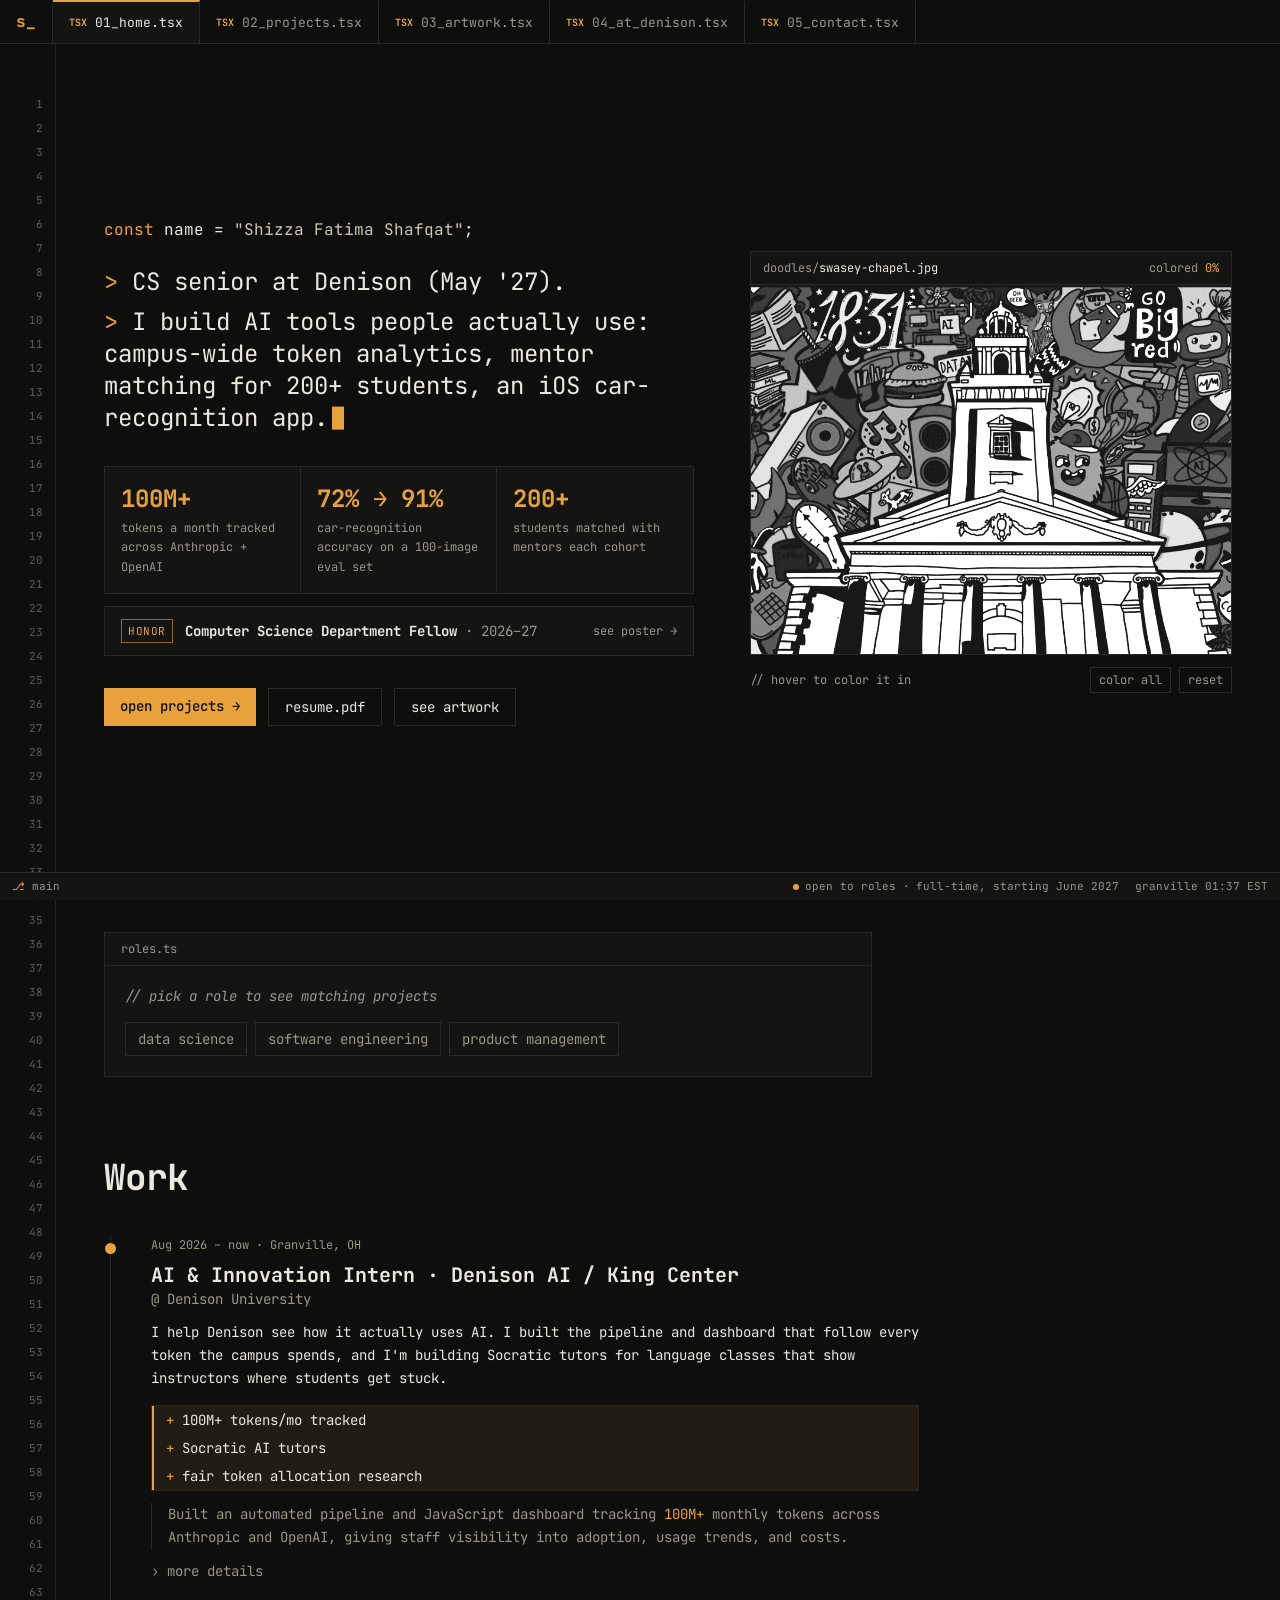
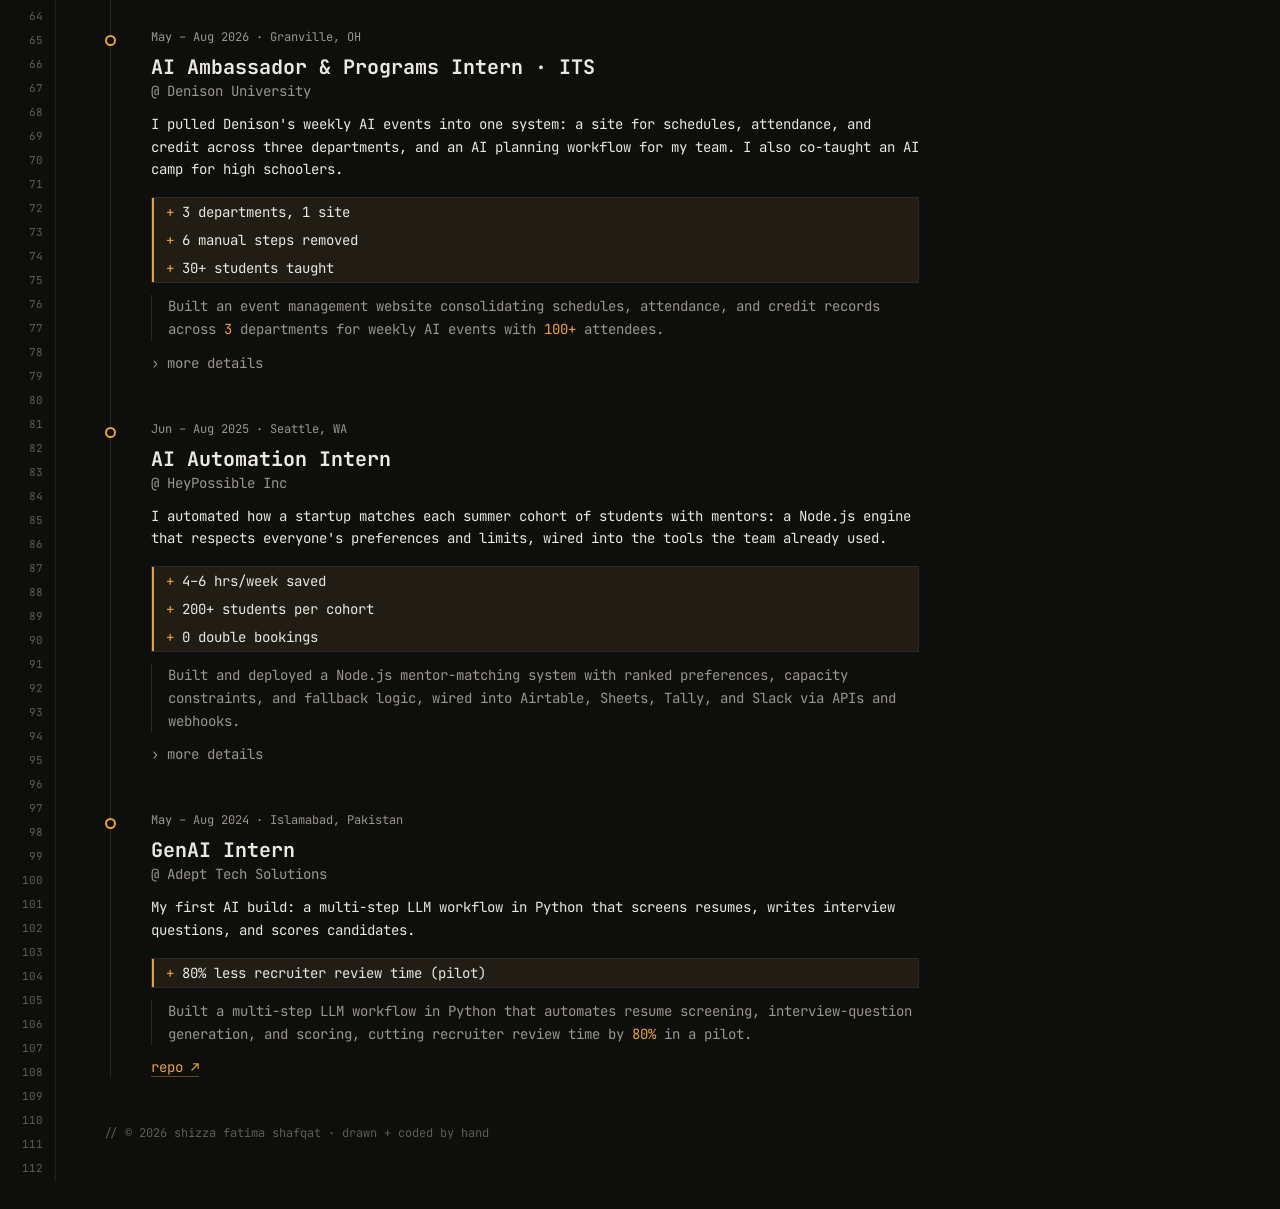
==== commit 9e03fd6a: "Remove the classic site; root URL now redirects to v2 Delete the old classic page (index.html, art.h" ====
--- a/index.html
+++ b/index.html
@@ -4,100 +4,16 @@
   <meta charset="utf-8">
   <meta name="viewport" content="width=device-width, initial-scale=1">
   <title>Shizza Shafqat · Data, SWE, PM</title>
+  <link rel="canonical" href="https://shizzashafqat.github.io/portfolio/v2/">
   <meta name="description" content="Shizza Fatima Shafqat: CS at Denison University. Building AI, software, and products, and drawing all of it.">
   <meta property="og:title" content="Shizza Shafqat · Data, SWE, PM">
   <meta property="og:description" content="CS at Denison. Building AI, software, and products, and drawing all of it.">
+  <meta property="og:url" content="https://shizzashafqat.github.io/portfolio/v2/">
   <meta property="og:image" content="https://shizzashafqat.github.io/portfolio/assets/doodles/denison-doodle.jpg">
-  <link rel="preconnect" href="https://fonts.googleapis.com">
-  <link rel="preconnect" href="https://fonts.gstatic.com" crossorigin>
-  <link href="https://fonts.googleapis.com/css2?family=Instrument+Serif:ital@0;1&family=JetBrains+Mono:wght@400;500&display=swap" rel="stylesheet">
-  <link rel="stylesheet" href="assets/style.css">
+  <meta http-equiv="refresh" content="0; url=./v2/">
+  <script>location.replace("./v2/" + location.hash);</script>
 </head>
-<body data-lens="all">
-  <div class="grid-bg" aria-hidden="true"></div>
-
-  <nav class="nav">
-    <a href="#top" class="logo mono">shizza<span class="caret">_</span></a>
-    <ul class="mono">
-      <li><a href="#work">work</a></li>
-      <li><a href="#projects">projects</a></li>
-      <li><a href="#denison">denison</a></li>
-      <li><a href="art.html">art</a></li>
-      <li><a href="#contact">contact</a></li>
-    </ul>
-    <span class="status mono">open to roles · full-time, starting June 2027</span>
-  </nav>
-
-  <main id="top">
-    <header class="hero">
-      <div class="hero-text">
-        <p class="label"><span class="prompt">~ $</span> cat about.txt</p>
-        <h1 class="name">Shizza<br><em>Shafqat</em></h1>
-        <dl class="about" id="about"></dl>
-        <a class="honor" id="honorBadge" href="#fellow" hidden></a>
-        <div class="pick">
-          <p class="label">interested in <span class="hint">· click a role to see my projects</span></p>
-          <div class="lens" role="radiogroup" aria-label="Show projects for a role" id="roleButtons"></div>
-          <div class="role-panel" id="rolePanel" aria-live="polite"></div>
-        </div>
-      </div>
-      <figure class="hero-art frame" id="heroArt">
-        <img class="mono-img" src="assets/doodles/denison-doodle.jpg" alt="Shizza's doodle of Denison's Swasey Chapel surrounded by AI, data, coffee, and campus icons">
-        <img class="color-img" src="assets/doodles/denison-doodle.jpg" alt="" aria-hidden="true">
-        <figcaption class="label">fig.00 · my doodle of swasey chapel · hover to color it in</figcaption>
-      </figure>
-    </header>
-
-    <div class="skyline draw" id="skyline" aria-hidden="true"></div>
-    <p class="coords label" aria-hidden="true"><span>40.7128° N, 74.0060° W</span><span id="clock"></span></p>
-
-    <section class="section" id="work">
-      <div class="section-head"><span class="label">01</span><h2>Work</h2><span class="label meta">/ what I built, and what changed</span></div>
-      <div class="jobs" id="timeline"></div>
-    </section>
-
-    <section class="section" id="projects">
-      <div class="section-head"><span class="label">02</span><h2>Projects</h2><span class="label meta">/ screens, photos, demos</span></div>
-      <div class="spotlights" id="projectGrid"></div>
-    </section>
-
-    <section class="section" id="denison">
-      <div class="section-head"><span class="label">03</span><h2>At Denison</h2><span class="label meta">/ granville, oh</span></div>
-      <div class="scene-wide draw" id="denisonScene"></div>
-      <article class="fellow" id="fellow" hidden></article>
-      <p class="lede" id="leadSummary"></p>
-      <div class="roles" id="roles"></div>
-      <div class="skills" id="skills"></div>
-    </section>
-
-    <section class="section contact" id="contact">
-      <div class="section-head"><span class="label">04</span><h2>Contact</h2><span class="label meta">/ ping me</span></div>
-      <div class="contact-grid">
-        <div class="contact-text">
-          <h2 class="big">Let's build something.</h2>
-          <p class="lede">Open to data science, software engineering, and product roles.</p>
-          <div class="contact-links mono" id="contactLinks"></div>
-        </div>
-        <figure class="contact-photo" id="contactPhoto" hidden>
-          <img src="" alt="" width="900" height="1125" loading="lazy" decoding="async">
-          <figcaption class="label">fig.04 · me<span class="hover-hint"> · hover for color</span></figcaption>
-        </figure>
-      </div>
-    </section>
-  </main>
-
-  <footer class="footer mono">
-    <span>© <span id="year"></span> shizza fatima shafqat</span>
-    <span>drawn + coded by hand · no frameworks</span>
-  </footer>
-
-  <div class="lightbox" id="lightbox" hidden>
-    <button class="lb-close mono" aria-label="Close">[esc] close</button>
-    <img alt="">
-    <p></p>
-  </div>
-
-  <script src="assets/content.js"></script>
-  <script src="assets/main.js"></script>
+<body style="background:#0e0e0d;color:#ebe8e0;font-family:monospace">
+  <p>The site lives at <a href="./v2/" style="color:#e9a23b">shizzashafqat.github.io/portfolio/v2</a>.</p>
 </body>
 </html>
